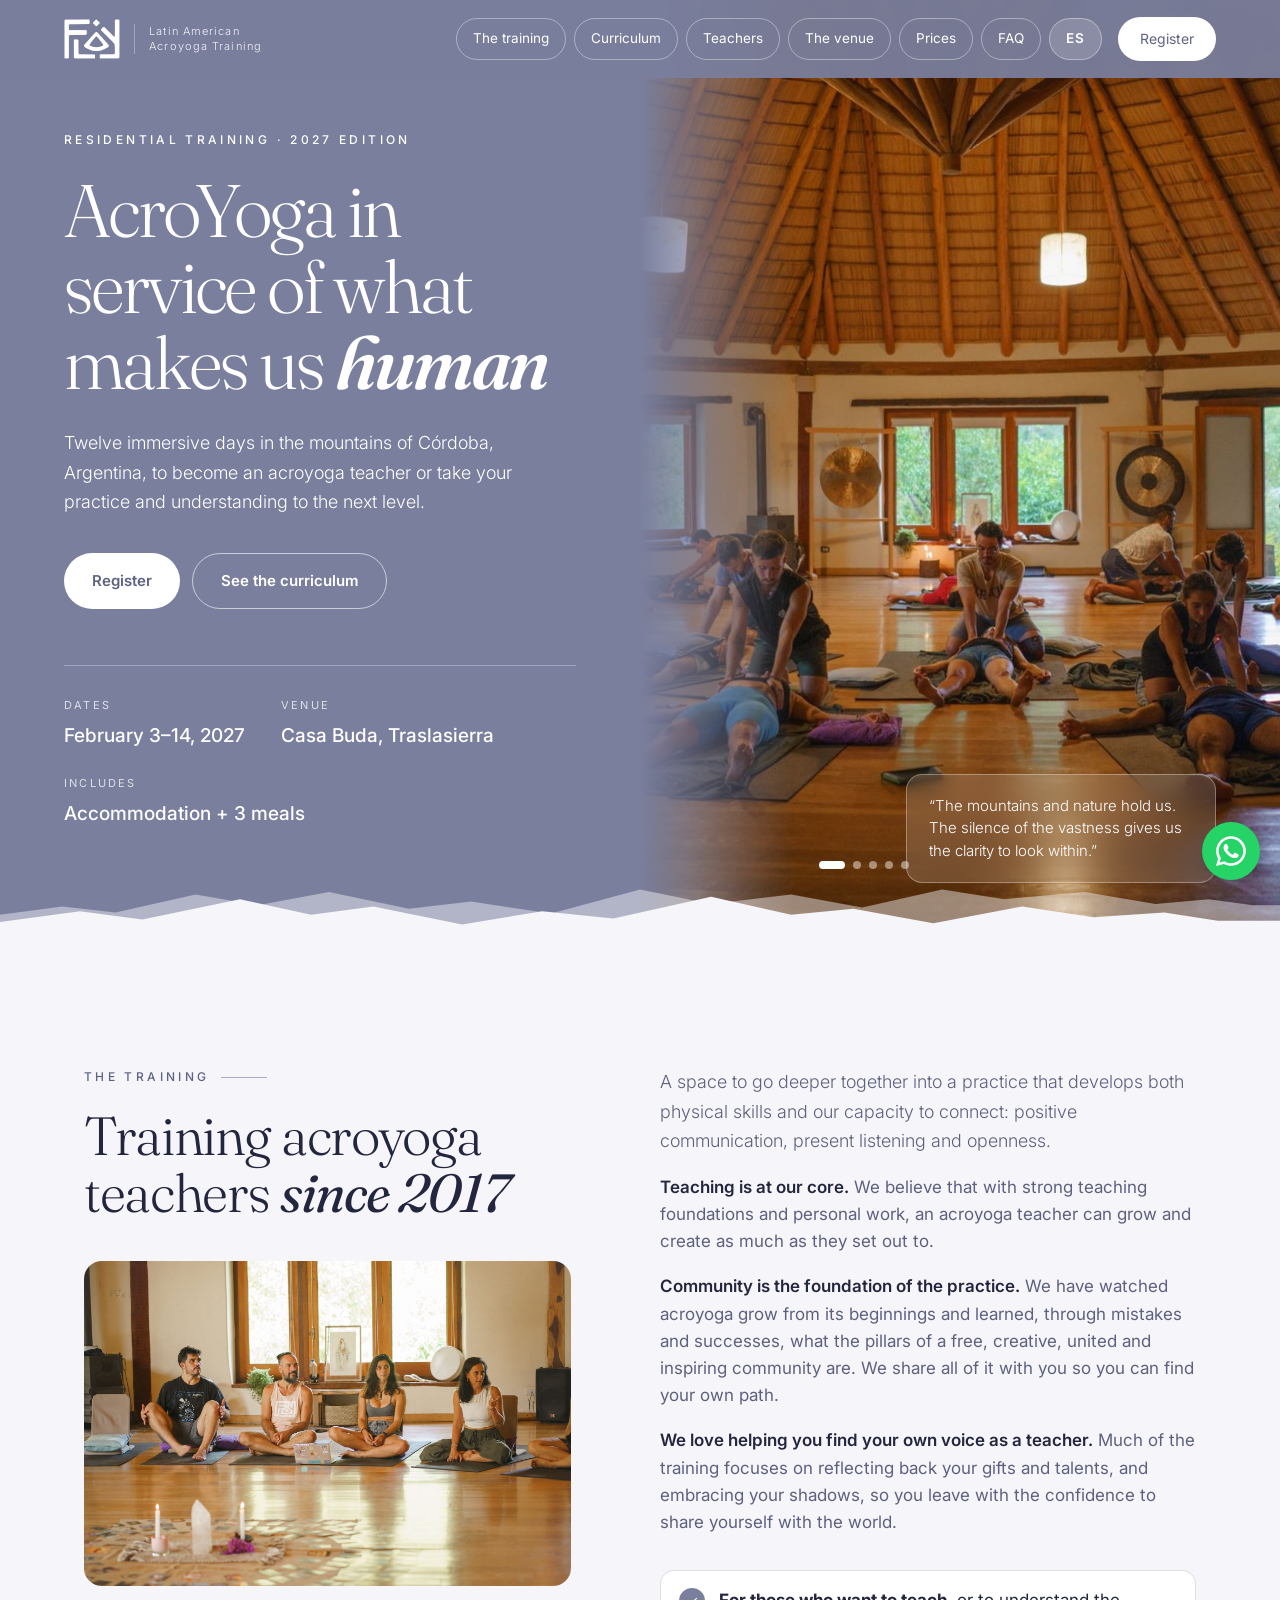
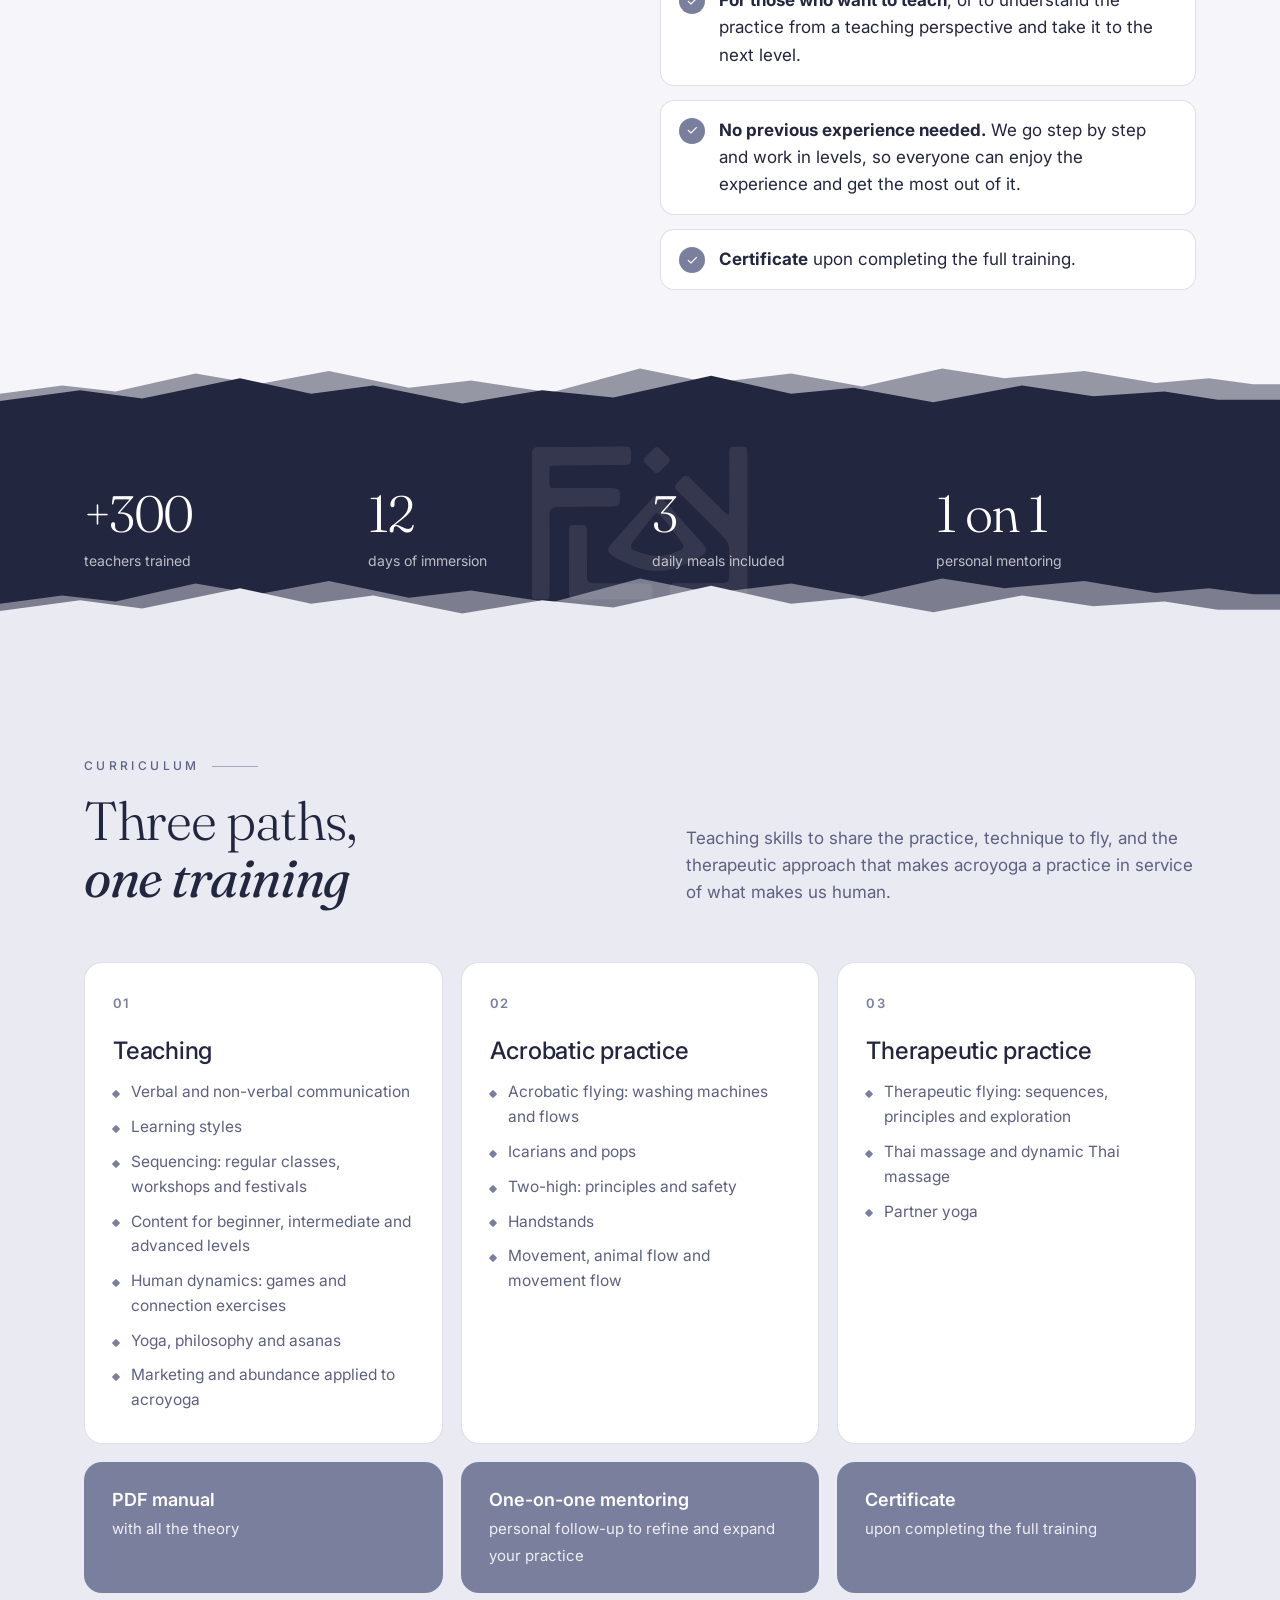
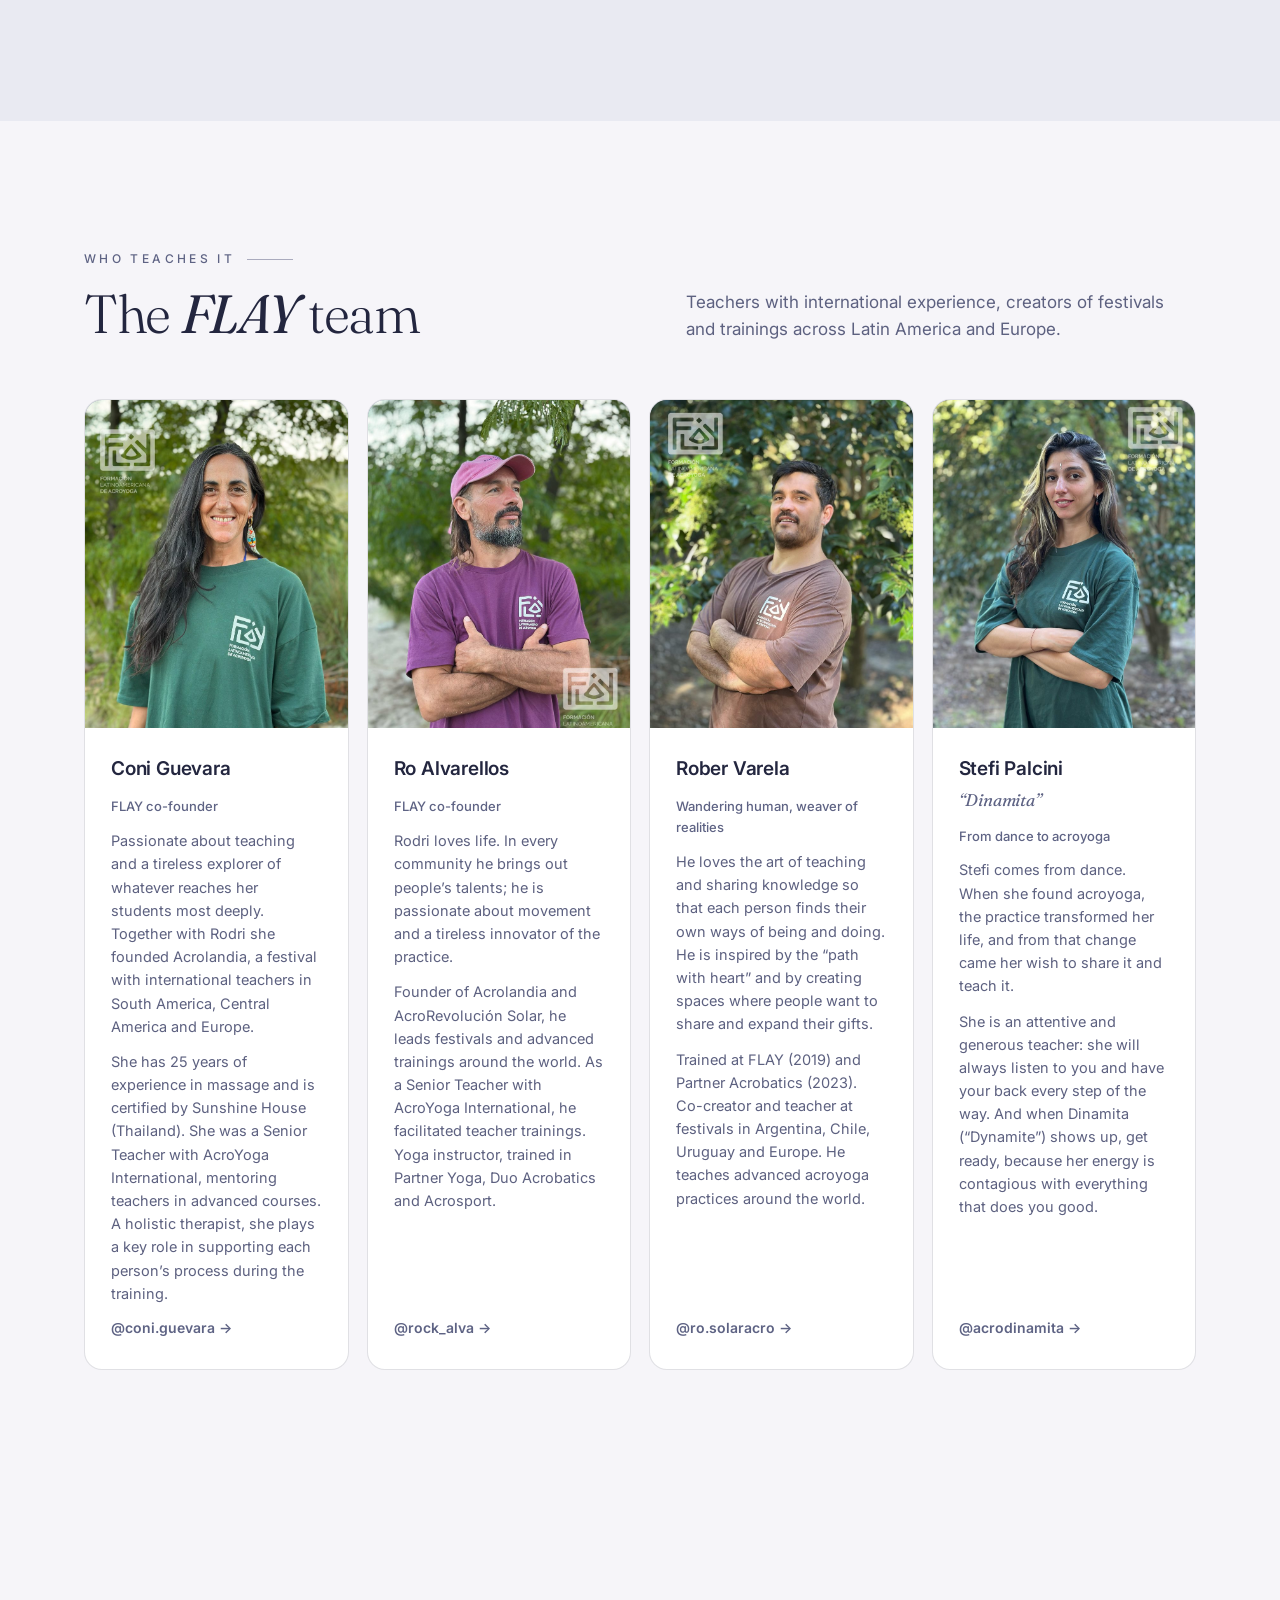
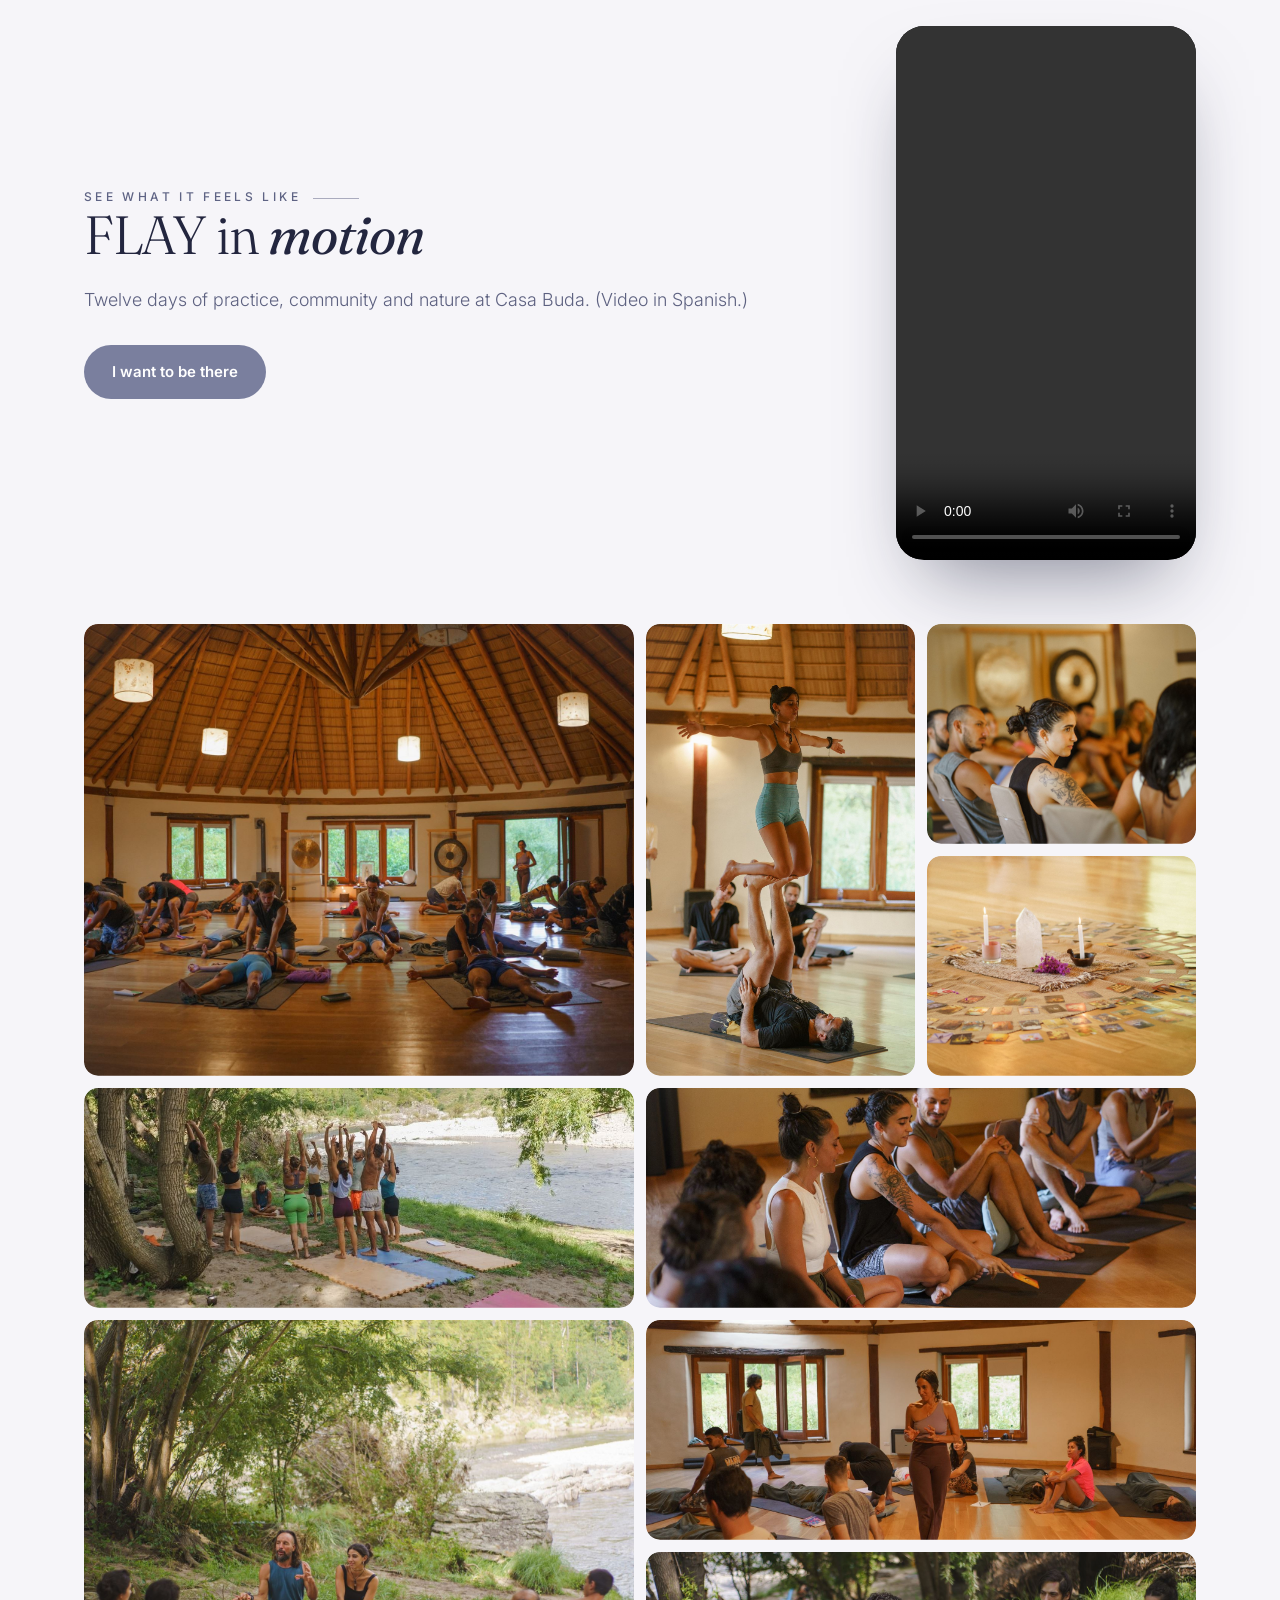
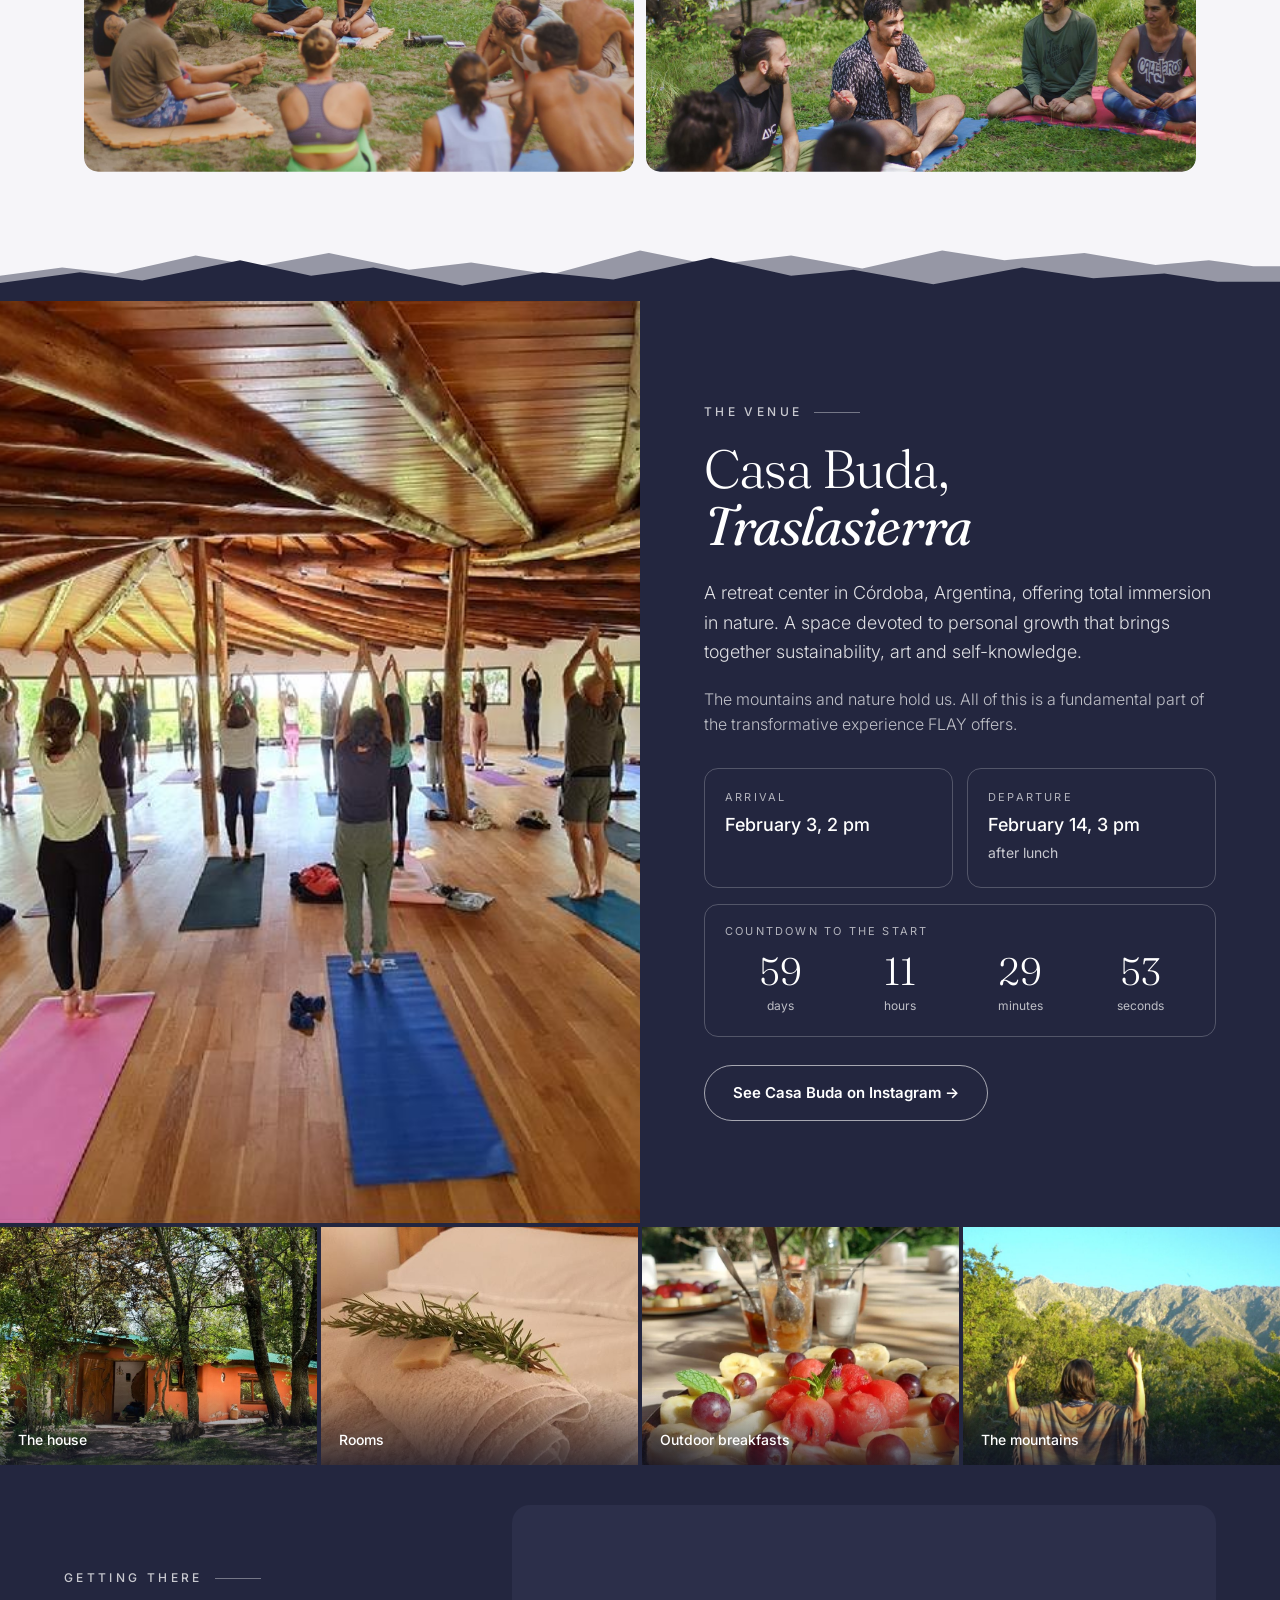
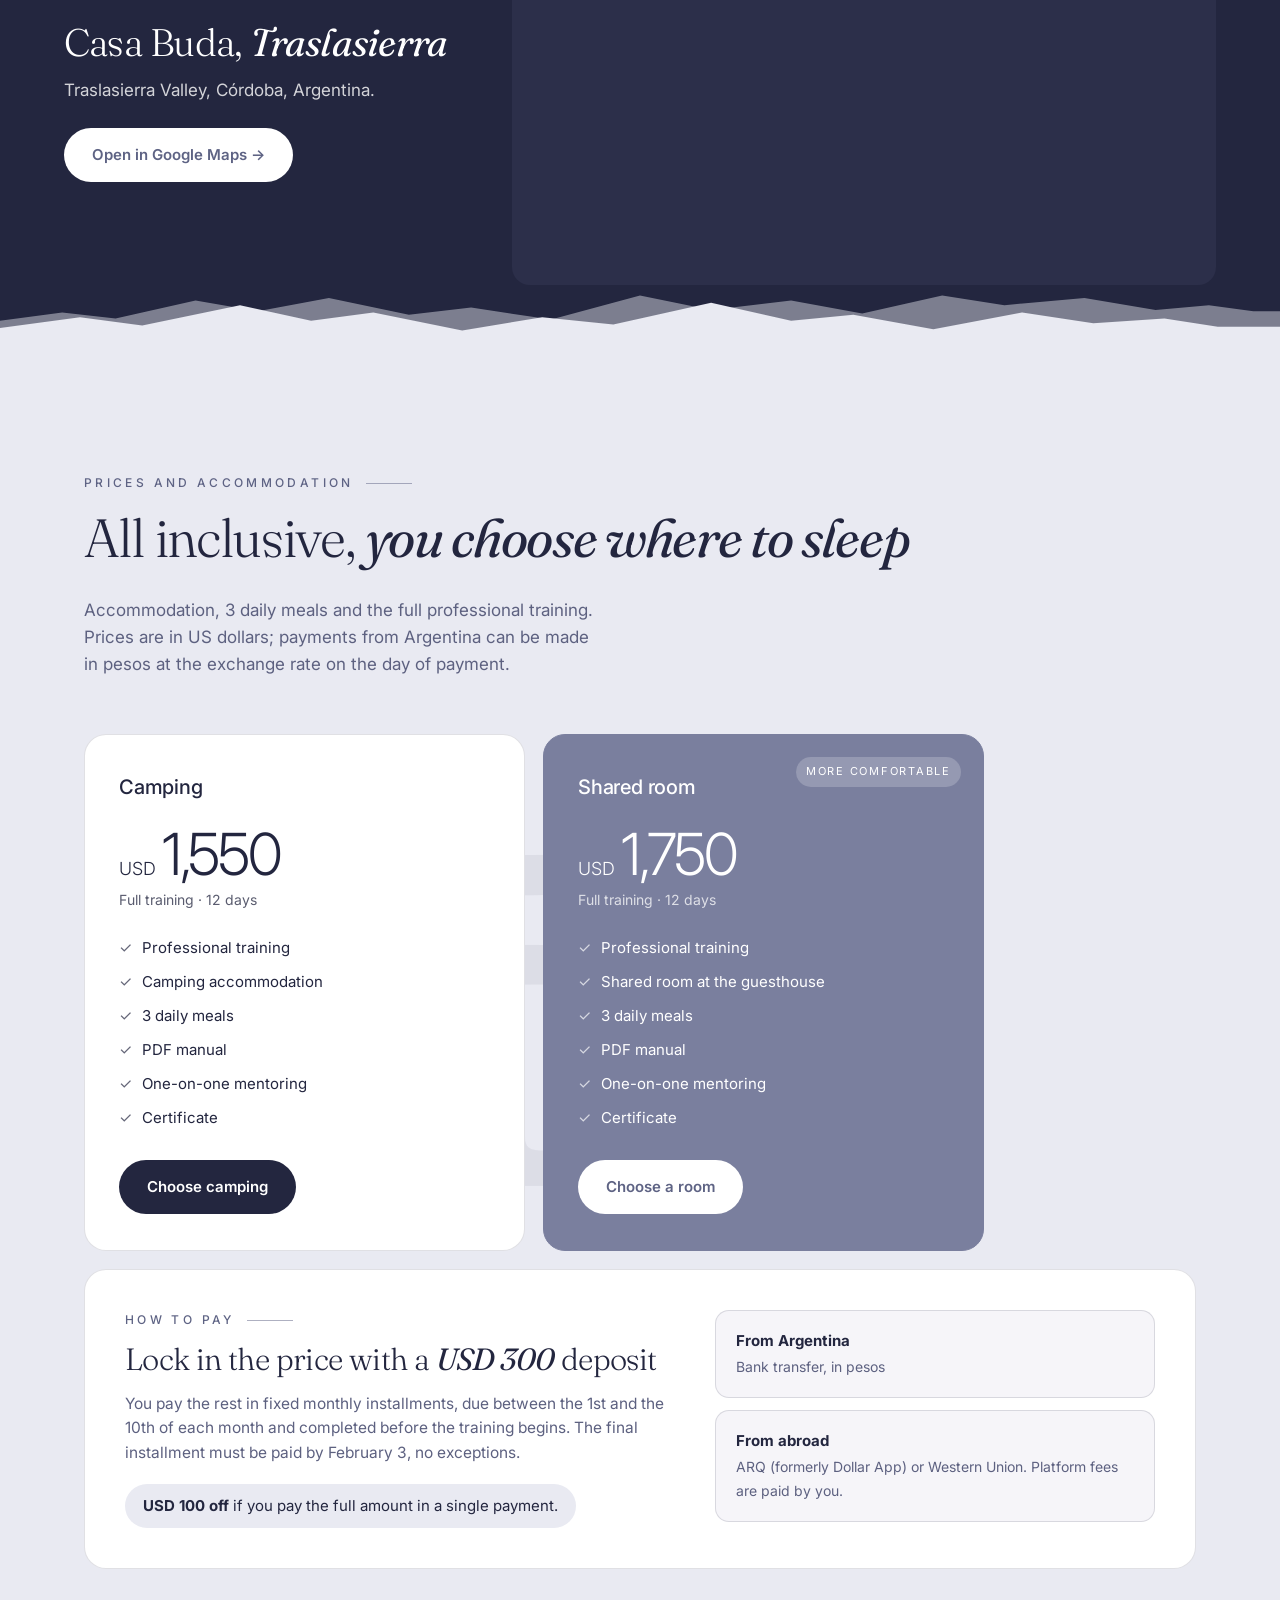
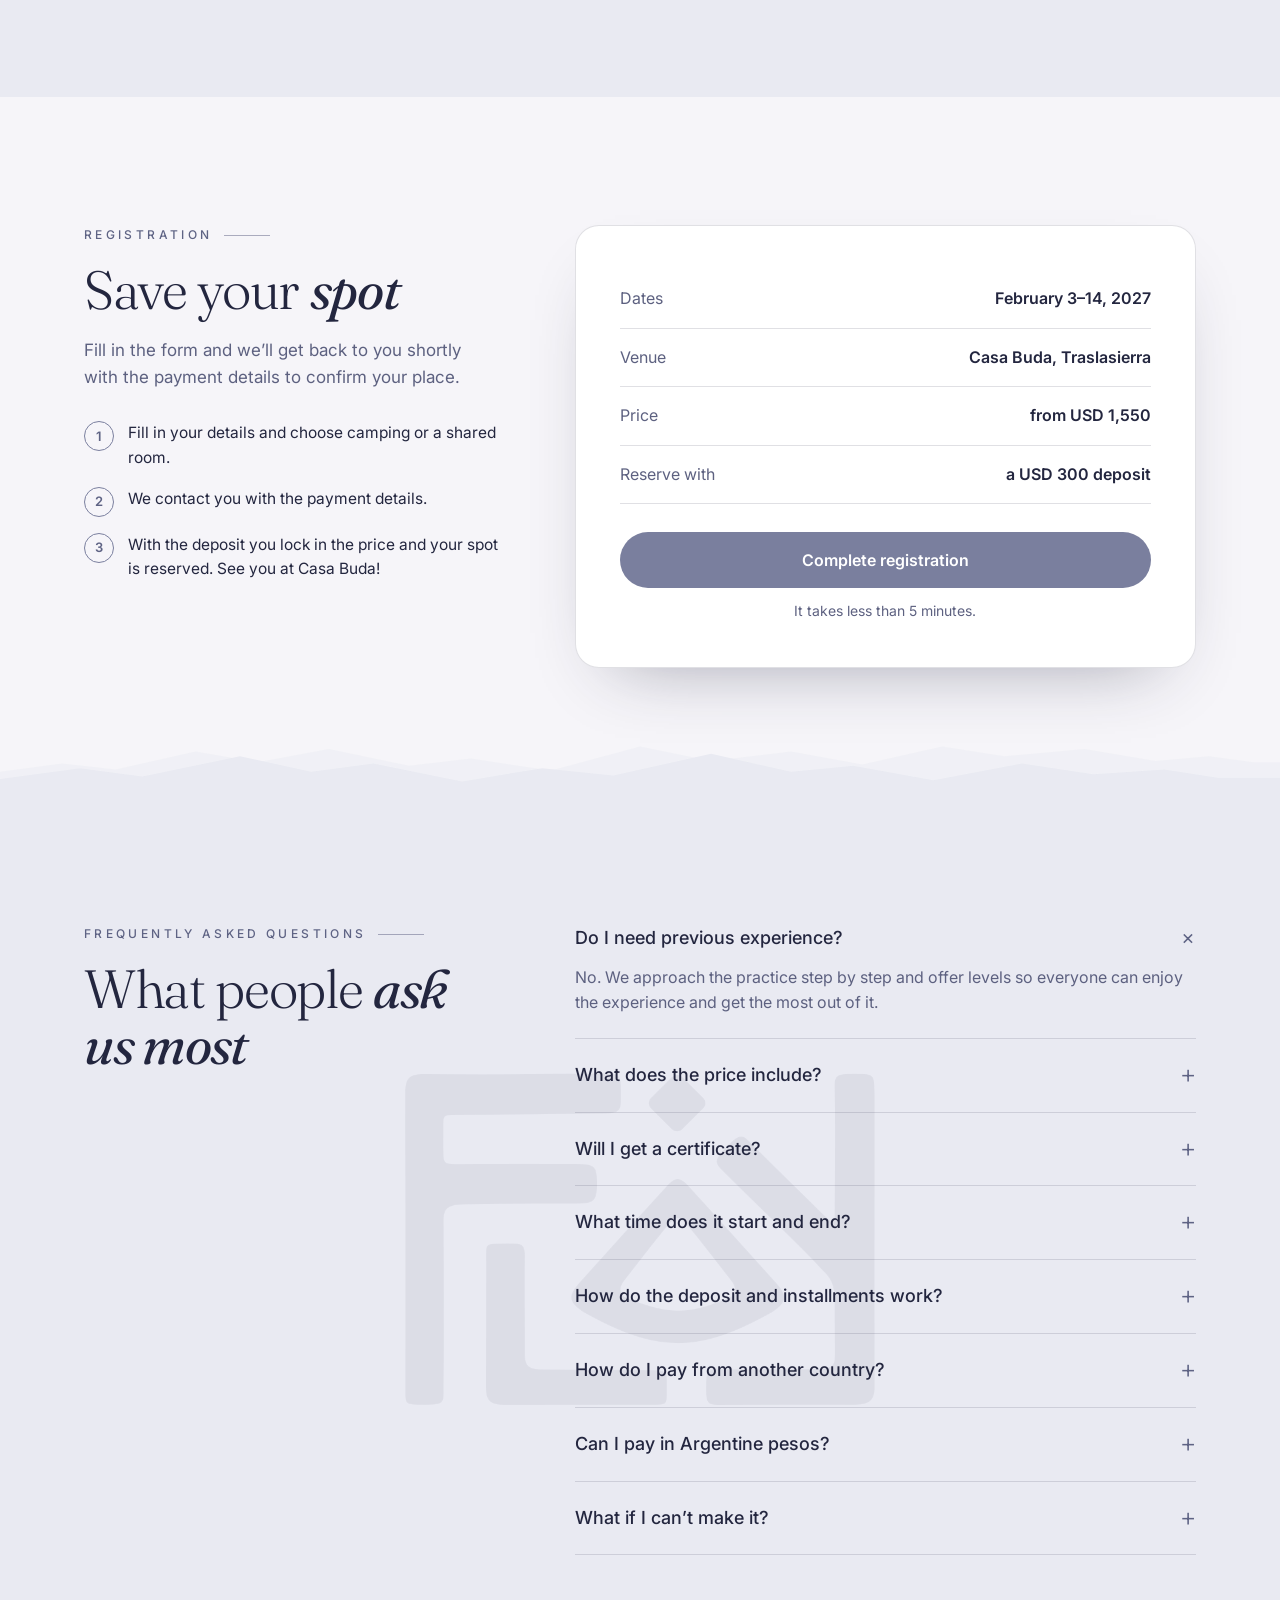
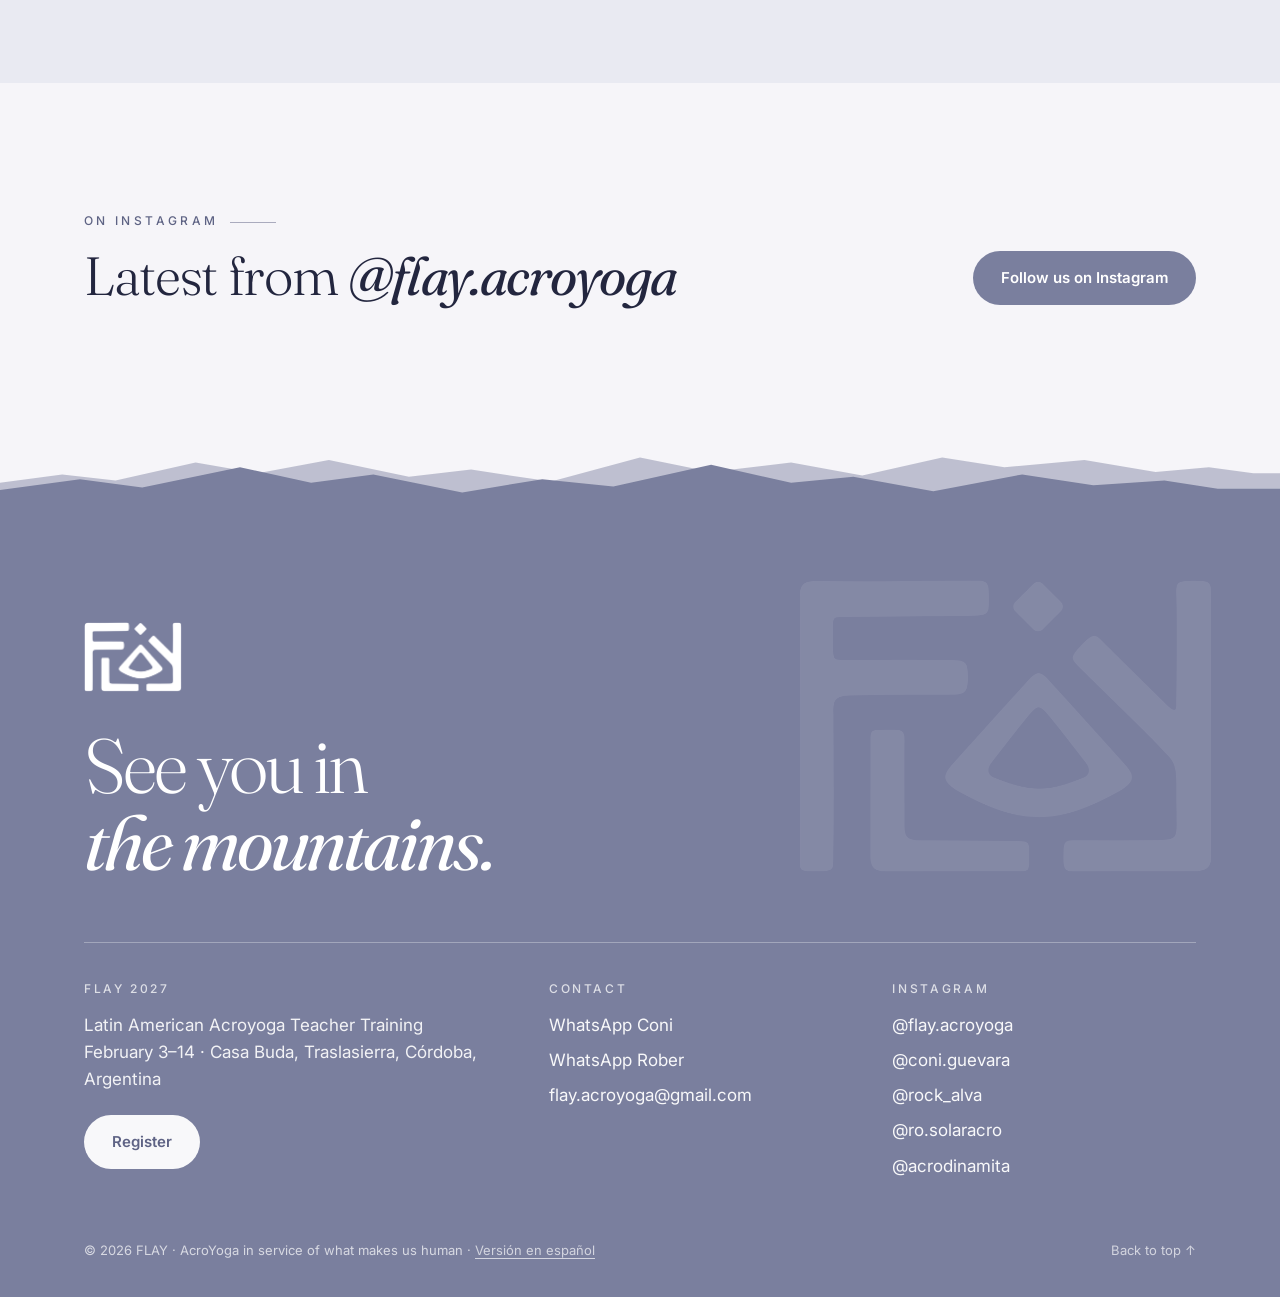
==== en/index.html @ 5b18c8cd "Versión en inglés (/en/) con formulario de inscripción y selector ES/EN Co-Authored-By: Claude Opus " ====
<!doctype html>
<html lang="en">
<head>
<meta charset="utf-8">
<meta name="viewport" content="width=device-width, initial-scale=1">
<title>FLAY · Latin American Acroyoga Teacher Training</title>
<meta name="description" content="FLAY 2027: residential acroyoga teacher training, February 3–14 at Casa Buda, Traslasierra (Córdoba, Argentina). Accommodation, 3 daily meals and professional training.">
<meta property="og:title" content="FLAY · Latin American Acroyoga Teacher Training 2027">
<meta property="og:description" content="Residential training · February 3–14, 2027 · Casa Buda, Traslasierra, Córdoba, Argentina">
<meta property="og:image" content="https://flayacroyoga.com/img/equipo.jpg">
<meta name="theme-color" content="#7A7F9E">
<link rel="canonical" href="https://flayacroyoga.com/en/">
<link rel="alternate" hreflang="es" href="https://flayacroyoga.com/">
<link rel="alternate" hreflang="en" href="https://flayacroyoga.com/en/">
<meta property="og:url" content="https://flayacroyoga.com/en/">
<meta property="og:type" content="website">
<meta property="og:locale" content="en_US">
<link rel="icon" href="../img/logo.png">
<link rel="preconnect" href="https://fonts.googleapis.com">
<link rel="preconnect" href="https://fonts.gstatic.com" crossorigin>
<link href="https://fonts.googleapis.com/css2?family=Fraunces:ital,opsz,wght@0,9..144,300;0,9..144,400;1,9..144,300;1,9..144,400&family=Inter:wght@200;300;400;500;600&display=swap" rel="stylesheet">
<link rel="stylesheet" href="../styles.css?v=29">
</head>
<body>

<!-- ===== INTRO WITH LOGO ===== -->
<div class="splash" id="splash" aria-hidden="true">
  <div class="splash-logo"><img src="../img/logo.png" alt=""></div>
  <div class="splash-txt">Latin American Acroyoga Teacher Training</div>
</div>
<script>
  try {
    if (sessionStorage.getItem("flay-intro") || matchMedia("(prefers-reduced-motion: reduce)").matches) document.getElementById("splash").classList.add("skip");
    else { sessionStorage.setItem("flay-intro", "1"); document.documentElement.classList.add("splashing"); }
  } catch (e) { document.getElementById("splash").classList.add("skip"); }
</script>

<svg width="0" height="0" style="position:absolute" aria-hidden="true">
  <symbol id="sierra" viewBox="0 0 1440 100" preserveAspectRatio="none">
    <path opacity=".45" d="M0 100V58l70-14 60 10 90-30 70 18 80-22 90 28 70-12 90 20 100-40 80 24 90-16 80 22 90-30 70 16 90-12 80 20 60-8 50 10H1440V100z"/>
    <path d="M0 100V70l90-18 70 14 110-34 80 26 70-14 100 30 90-22 80 12 110-36 90 30 70-10 90 24 100-28 80 18 80-8 60 14H1440V100z"/>
  </symbol>
</svg>

<!-- ===== NAV ===== -->
<header class="nav" id="nav">
  <div class="wrap">
    <a class="brand" href="#top"><img src="../img/logo.png" alt="FLAY"><span>Latin American<br>Acroyoga Training</span></a>
    <button class="burger" id="burger" aria-label="Open menu"><span></span><span></span><span></span></button>
    <ul class="menu" id="menu">
      <li><a href="#formacion">The training</a></li>
      <li><a href="#contenido">Curriculum</a></li>
      <li><a href="#profes">Teachers</a></li>
      <li><a href="#lugar">The venue</a></li>
      <li><a href="#valores">Prices</a></li>
      <li><a href="#preguntas">FAQ</a></li>
      <li><a class="lang" href="../" hreflang="es" lang="es" title="Ver en español">ES</a></li>
      <li><a class="btn btn-white" href="#inscripcion">Register</a></li>
    </ul>
  </div>
</header>

<!-- ===== HERO ===== -->
<section class="hero" id="top">
  <div class="txt">
    <div class="kicker">Residential training · 2027 edition</div>
    <h1>AcroYoga in service of what makes us <b>human</b></h1>
    <p class="lead">Twelve immersive days in the mountains of Córdoba, Argentina, to become an acroyoga teacher or take your practice and understanding to the next level.</p>
    <div class="ctas">
      <a class="btn btn-white" href="#inscripcion">Register</a>
      <a class="btn btn-ghost" href="#contenido">See the curriculum</a>
    </div>
    <div class="facts">
      <div><small>Dates</small><b>February 3–14, 2027</b></div>
      <div><small>Venue</small><b>Casa Buda, Traslasierra</b></div>
      <div><small>Includes</small><b>Accommodation + 3 meals</b></div>
    </div>
  </div>
  <div class="pic slides" id="slides">
    <img class="on" src="../img/nuevas/flay-2534.jpg" alt="Class in the round hall at Casa Buda">
    <img data-src="../img/sierras.jpg" alt="Couple doing acroyoga in the Córdoba mountains">
    <img data-src="../img/nuevas/flay-2805.jpg" alt="Acroyoga practice in the gardens of Casa Buda" style="object-position:50% 40%">
    <img data-src="../img/nuevas/flay-2806.jpg" alt="Circle by the river">
    <img data-src="../img/nuevas/flay-2494.jpg" alt="Acroyoga flight in the hall" style="object-position:50% 30%">
    <div class="glass">“The mountains and nature hold us. The silence of the vastness gives us the clarity to look within.”</div>
  </div>
</section>

<!-- ===== INTRO ===== -->
<section class="intro" id="formacion">
  <svg class="sierra" style="color:var(--paper)" viewBox="0 0 1440 100" preserveAspectRatio="none" aria-hidden="true"><use href="#sierra"/></svg>
  <div class="wrap grid">
    <div class="rv">
      <div class="kicker">The training</div>
      <h2>Training acroyoga teachers <b>since 2017</b></h2>
      <img class="team" src="../img/nuevas/flay-2307.jpg" alt="The FLAY teachers sitting at the front of the circle at Casa Buda" loading="lazy" style="aspect-ratio:3/2;object-position:50% 40%">
    </div>
    <div class="rv">
      <div class="body">
        <p class="lead">A space to go deeper together into a practice that develops both physical skills and our capacity to connect: positive communication, present listening and openness.</p>
        <p><b>Teaching is at our core.</b> We believe that with strong teaching foundations and personal work, an acroyoga teacher can grow and create as much as they set out to.</p>
        <p><b>Community is the foundation of the practice.</b> We have watched acroyoga grow from its beginnings and learned, through mistakes and successes, what the pillars of a free, creative, united and inspiring community are. We share all of it with you so you can find your own path.</p>
        <p><b>We love helping you find your own voice as a teacher.</b> Much of the training focuses on reflecting back your gifts and talents, and embracing your shadows, so you leave with the confidence to share yourself with the world.</p>
      </div>
      <ul class="checks">
        <li><i>✓</i><div><b>For those who want to teach</b>, or to understand the practice from a teaching perspective and take it to the next level.</div></li>
        <li><i>✓</i><div><b>No previous experience needed.</b> We go step by step and work in levels, so everyone can enjoy the experience and get the most out of it.</div></li>
        <li><i>✓</i><div><b>Certificate</b> upon completing the full training.</div></li>
      </ul>
    </div>
  </div>
</section>

<!-- ===== STATS ===== -->
<div class="stats motif">
  <svg class="sierra" style="color:var(--ink)" viewBox="0 0 1440 100" preserveAspectRatio="none" aria-hidden="true"><use href="#sierra"/></svg>
  <div class="wrap row">
    <div class="rv"><b data-count="300" data-prefix="+">+300</b><span>teachers trained</span></div>
    <div class="rv"><b data-count="12">12</b><span>days of immersion</span></div>
    <div class="rv"><b data-count="3">3</b><span>daily meals included</span></div>
    <div class="rv"><b>1 on 1</b><span>personal mentoring</span></div>
  </div>
</div>

<!-- ===== CURRICULUM ===== -->
<section class="vivir" id="contenido">
  <svg class="sierra" style="color:var(--lav-soft)" viewBox="0 0 1440 100" preserveAspectRatio="none" aria-hidden="true"><use href="#sierra"/></svg>
  <div class="wrap">
    <div class="head rv">
      <div><div class="kicker">Curriculum</div><h2>Three paths,<br><b>one training</b></h2></div>
      <p>Teaching skills to share the practice, technique to fly, and the therapeutic approach that makes acroyoga a practice in service of what makes us human.</p>
    </div>
    <div class="cards pillars">
      <div class="card rv">
        <div class="n">01</div><h3>Teaching</h3>
        <ul>
          <li>Verbal and non-verbal communication</li>
          <li>Learning styles</li>
          <li>Sequencing: regular classes, workshops and festivals</li>
          <li>Content for beginner, intermediate and advanced levels</li>
          <li>Human dynamics: games and connection exercises</li>
          <li>Yoga, philosophy and asanas</li>
          <li>Marketing and abundance applied to acroyoga</li>
        </ul>
      </div>
      <div class="card rv">
        <div class="n">02</div><h3>Acrobatic practice</h3>
        <ul>
          <li>Acrobatic flying: washing machines and flows</li>
          <li>Icarians and pops</li>
          <li>Two-high: principles and safety</li>
          <li>Handstands</li>
          <li>Movement, animal flow and movement flow</li>
        </ul>
      </div>
      <div class="card rv">
        <div class="n">03</div><h3>Therapeutic practice</h3>
        <ul>
          <li>Therapeutic flying: sequences, principles and exploration</li>
          <li>Thai massage and dynamic Thai massage</li>
          <li>Partner yoga</li>
        </ul>
      </div>
    </div>
    <div class="includes rv">
      <div><b>PDF manual</b><span>with all the theory</span></div>
      <div><b>One-on-one mentoring</b><span>personal follow-up to refine and expand your practice</span></div>
      <div><b>Certificate</b><span>upon completing the full training</span></div>
    </div>
  </div>
</section>

<!-- ===== TEACHERS ===== -->
<section class="profes" id="profes">
  <div class="wrap">
    <div class="head rv">
      <div><div class="kicker">Who teaches it</div><h2>The <b>FLAY</b> team</h2></div>
      <p>Teachers with international experience, creators of festivals and trainings across Latin America and Europe.</p>
    </div>
    <div class="cards profes-grid">
      <article class="profe rv">
        <img class="ph" src="../img/profes/coni.jpg" alt="Coni Guevara" loading="lazy">
        <div class="bd">
          <h3>Coni Guevara</h3>
          <div class="role">FLAY co-founder</div>
          <p>Passionate about teaching and a tireless explorer of whatever reaches her students most deeply. Together with Rodri she founded Acrolandia, a festival with international teachers in South America, Central America and Europe.</p>
          <p>She has 25 years of experience in massage and is certified by Sunshine House (Thailand). She was a Senior Teacher with AcroYoga International, mentoring teachers in advanced courses. A holistic therapist, she plays a key role in supporting each person’s process during the training.</p>
          <a class="ig" href="https://www.instagram.com/coni.guevara/" target="_blank" rel="noopener">@coni.guevara →</a>
        </div>
      </article>
      <article class="profe rv">
        <img class="ph" src="../img/profes/ro.jpg" alt="Ro Alvarellos" loading="lazy">
        <div class="bd">
          <h3>Ro Alvarellos</h3>
          <div class="role">FLAY co-founder</div>
          <p>Rodri loves life. In every community he brings out people’s talents; he is passionate about movement and a tireless innovator of the practice.</p>
          <p>Founder of Acrolandia and AcroRevolución Solar, he leads festivals and advanced trainings around the world. As a Senior Teacher with AcroYoga International, he facilitated teacher trainings. Yoga instructor, trained in Partner Yoga, Duo Acrobatics and Acrosport.</p>
          <a class="ig" href="https://www.instagram.com/rock_alva/" target="_blank" rel="noopener">@rock_alva →</a>
        </div>
      </article>
      <article class="profe rv">
        <img class="ph" src="../img/profes/robert.jpg" alt="Rober Varela" loading="lazy">
        <div class="bd">
          <h3>Rober Varela</h3>
          <div class="role">Wandering human, weaver of realities</div>
          <p>He loves the art of teaching and sharing knowledge so that each person finds their own ways of being and doing. He is inspired by the “path with heart” and by creating spaces where people want to share and expand their gifts.</p>
          <p>Trained at FLAY (2019) and Partner Acrobatics (2023). Co-creator and teacher at festivals in Argentina, Chile, Uruguay and Europe. He teaches advanced acroyoga practices around the world.</p>
          <a class="ig" href="https://www.instagram.com/ro.solaracro/" target="_blank" rel="noopener">@ro.solaracro →</a>
        </div>
      </article>
      <article class="profe rv">
        <img class="ph" src="../img/profes/stefi.jpg" alt="Stefi Palcini" loading="lazy">
        <div class="bd">
          <h3>Stefi Palcini <span class="apodo">“Dinamita”</span></h3>
          <div class="role">From dance to acroyoga</div>
          <p>Stefi comes from dance. When she found acroyoga, the practice transformed her life, and from that change came her wish to share it and teach it.</p>
          <p>She is an attentive and generous teacher: she will always listen to you and have your back every step of the way. And when Dinamita (“Dynamite”) shows up, get ready, because her energy is contagious with everything that does you good.</p>
          <a class="ig" href="https://www.instagram.com/acrodinamita/" target="_blank" rel="noopener">@acrodinamita →</a>
        </div>
      </article>
    </div>
  </div>
</section>

<!-- ===== VIDEO ===== -->
<section class="video">
  <div class="wrap vgrid">
    <div class="rv">
      <div class="kicker" style="color:var(--lav-deep)">See what it feels like</div>
      <h2>FLAY in <b>motion</b></h2>
      <p class="lead" style="color:var(--muted);margin-top:22px">Twelve days of practice, community and nature at Casa Buda. (Video in Spanish.)</p>
      <a class="btn btn-lav" href="#inscripcion" style="margin-top:30px">I want to be there</a>
    </div>
    <div class="vbox rv">
      <video id="vid" src="../video/flay.mp4#t=0.5" preload="metadata" playsinline controls></video>
    </div>
  </div>
</section>

<!-- ===== GALLERY ===== -->
<section class="galeria">
  <div class="wrap">
    <div class="mosaic rv">
      <img class="w2 h2" src="../img/nuevas/flay-2534.jpg" alt="Class in the round hall at Casa Buda" loading="lazy">
      <img class="h2" src="../img/nuevas/flay-2494.jpg" alt="Acroyoga flight in the hall at Casa Buda" loading="lazy" style="object-position:50% 30%">
      <img src="../img/nuevas/flay-2347.jpg" alt="Participants listening in a circle" loading="lazy">
      <img src="../img/nuevas/flay-2359.jpg" alt="Altar with candles and cards in the middle of the circle" loading="lazy">
      <img class="w2" src="../img/rio.jpg" alt="Group practice by the river" loading="lazy" style="object-position:50% 25%">
      <img class="w2" src="../img/nuevas/flay-2395.jpg" alt="Circle of participants in the hall" loading="lazy">
      <img class="w2 h2" src="../img/nuevas/flay-2806.jpg" alt="Circle by the river" loading="lazy">
      <img class="w2" src="../img/nuevas/flay-2553.jpg" alt="Class in the hall at Casa Buda" loading="lazy">
      <img class="w2" src="../img/nuevas/flay-2708.jpg" alt="Outdoor sharing circle" loading="lazy">
    </div>
  </div>
</section>

<!-- ===== VENUE ===== -->
<section class="lugar" id="lugar">
  <svg class="sierra" style="color:var(--ink)" viewBox="0 0 1440 100" preserveAspectRatio="none" aria-hidden="true"><use href="#sierra"/></svg>
  <div class="grid">
    <div class="pic"><img src="../img/buda/salon.jpg" alt="The practice hall at Casa Buda, with a wooden ceiling and large windows facing the hills" loading="lazy"></div>
    <div class="txt rv">
      <div class="kicker">The venue</div>
      <h2>Casa Buda, <b>Traslasierra</b></h2>
      <p class="lead">A retreat center in Córdoba, Argentina, offering total immersion in nature. A space devoted to personal growth that brings together sustainability, art and self-knowledge.</p>
      <p class="quiet">The mountains and nature hold us. All of this is a fundamental part of the transformative experience FLAY offers.</p>
      <div class="stay">
        <div><small>Arrival</small><b>February 3, 2 pm</b></div>
        <div><small>Departure</small><b>February 14, 3 pm</b><span>after lunch</span></div>
      </div>
      <div class="count" id="count" data-to="2027-02-03T14:00:00-03:00">
        <small>Countdown to the start</small>
        <div class="count-row">
          <div><b data-u="d">--</b><span>days</span></div>
          <div><b data-u="h">--</b><span>hours</span></div>
          <div><b data-u="m">--</b><span>minutes</span></div>
          <div><b data-u="s">--</b><span>seconds</span></div>
        </div>
      </div>
      <a class="btn btn-ghost" href="https://www.instagram.com/casabuda_traslasierra/" target="_blank" rel="noopener" style="margin-top:28px;align-self:flex-start">See Casa Buda on Instagram →</a>
    </div>
  </div>
  <div class="buda">
    <figure class="rv"><img src="../img/buda/casa.jpg" alt="The house at Casa Buda among the trees" loading="lazy"><figcaption>The house</figcaption></figure>
    <figure class="rv"><img src="../img/buda/habitacion.jpg" alt="A room at the guesthouse" loading="lazy"><figcaption>Rooms</figcaption></figure>
    <figure class="rv"><img src="../img/buda/frutas.jpg" alt="Outdoor breakfast with fruit" loading="lazy"><figcaption>Outdoor breakfasts</figcaption></figure>
    <figure class="rv"><img src="../img/buda/sierras.jpg" alt="View of the Traslasierra mountains from Casa Buda" loading="lazy"><figcaption>The mountains</figcaption></figure>
  </div>
  <div class="mapa">
    <div class="mapa-txt rv">
      <div class="kicker">Getting there</div>
      <h3>Casa Buda, <b>Traslasierra</b></h3>
      <p>Traslasierra Valley, Córdoba, Argentina.</p>
      <a class="btn btn-white" href="https://www.google.com/maps/search/?api=1&query=Casa+Buda+Traslasierra" target="_blank" rel="noopener">Open in Google Maps →</a>
    </div>
    <div class="mapa-frame rv" id="mapaFrame" data-src="https://www.google.com/maps?q=Casa+Buda+Traslasierra&z=11&output=embed&hl=en"></div>
  </div>
</section>

<!-- ===== PRICES ===== -->
<section class="valores motif" id="valores">
  <svg class="sierra" style="color:var(--lav-soft)" viewBox="0 0 1440 100" preserveAspectRatio="none" aria-hidden="true"><use href="#sierra"/></svg>
  <div class="wrap">
    <div class="head rv">
      <div><div class="kicker">Prices and accommodation</div><h2>All inclusive, <b>you choose where to sleep</b></h2></div>
      <p>Accommodation, 3 daily meals and the full professional training. Prices are in US dollars; payments from Argentina can be made in pesos at the exchange rate on the day of payment.</p>
    </div>
    <div class="prices">
      <div class="price rv">
        <h3>Camping</h3>
        <div class="amt"><small>USD</small>1,550</div>
        <div class="muted">Full training · 12 days</div>
        <ul><li>Professional training</li><li>Camping accommodation</li><li>3 daily meals</li><li>PDF manual</li><li>One-on-one mentoring</li><li>Certificate</li></ul>
        <a class="btn btn-ink" href="#inscripcion" data-plan="camping">Choose camping</a>
      </div>
      <div class="price feat rv">
        <span class="tag">More comfortable</span>
        <h3>Shared room</h3>
        <div class="amt"><small>USD</small>1,750</div>
        <div class="muted">Full training · 12 days</div>
        <ul><li>Professional training</li><li>Shared room at the guesthouse</li><li>3 daily meals</li><li>PDF manual</li><li>One-on-one mentoring</li><li>Certificate</li></ul>
        <a class="btn btn-white" href="#inscripcion" data-plan="posada">Choose a room</a>
      </div>
    </div>

    <div class="plan rv">
      <div class="plan-main">
        <div class="kicker" style="color:var(--lav-deep)">How to pay</div>
        <h3>Lock in the price with a <b>USD 300</b> deposit</h3>
        <p>You pay the rest in fixed monthly installments, due between the 1st and the 10th of each month and completed before the training begins. The final installment must be paid by February 3, no exceptions.</p>
        <div class="disc"><b>USD 100 off</b> if you pay the full amount in a single payment.</div>
      </div>
      <div class="pay">
        <div><b>From Argentina</b><span>Bank transfer, in pesos</span></div>
        <div><b>From abroad</b><span>ARQ (formerly Dollar App) or Western Union. Platform fees are paid by you.</span></div>
      </div>
    </div>
  </div>
</section>

<!-- ===== REGISTRATION ===== -->
<section class="inscripcion" id="inscripcion">
  <div class="wrap grid">
    <div class="side rv">
      <div class="kicker">Registration</div>
      <h2>Save your <b>spot</b></h2>
      <p>Fill in the form and we’ll get back to you shortly with the payment details to confirm your place.</p>
      <ol class="steps">
        <li>Fill in your details and choose camping or a shared room.</li>
        <li>We contact you with the payment details.</li>
        <li>With the deposit you lock in the price and your spot is reserved. See you at Casa Buda!</li>
      </ol>
    </div>

    <div class="cta-card rv">
      <div class="cta-row"><span>Dates</span><b>February 3–14, 2027</b></div>
      <div class="cta-row"><span>Venue</span><b>Casa Buda, Traslasierra</b></div>
      <div class="cta-row"><span>Price</span><b>from USD 1,550</b></div>
      <div class="cta-row"><span>Reserve with</span><b>a USD 300 deposit</b></div>
      <button class="btn btn-lav submit" type="button" data-open>Complete registration</button>
      <p class="cta-note">It takes less than 5 minutes.</p>
    </div>
  </div>
</section>

<!-- ===== REGISTRATION FORM ===== -->
<div class="modal" id="modal" aria-hidden="true">
  <div class="modal-bg" data-close></div>
  <div class="modal-panel" role="dialog" aria-modal="true" aria-labelledby="mTitle">
    <button class="modal-x" type="button" data-close aria-label="Close">×</button>
    <div class="modal-head"><div class="kicker">Registration · FLAY 2027</div><h3 id="mTitle">Save your <b>spot</b></h3><p>Fill in your details and we’ll send you the payment information.</p></div>
      <form id="form" novalidate>
        <fieldset>
          <legend>Your details</legend>
          <div class="f2">
            <label class="fld"><span>Full name <em>*</em></span><input type="text" name="nombre" required autocomplete="name"></label>
            <label class="fld"><span>Email <em>*</em></span><input type="email" name="email" required autocomplete="email"></label>
            <label class="fld"><span>WhatsApp <em>*</em></span><input type="tel" name="whatsapp" required autocomplete="tel" placeholder="Include country code, e.g. +1 555 ..."></label>
            <label class="fld"><span>Instagram <em>*</em></span><input type="text" name="instagram" required placeholder="@username"></label>
            <label class="fld"><span>Country <em>*</em></span><input type="text" name="pais" required autocomplete="country-name"></label>
            <label class="fld"><span>ID or passport number <em>*</em></span><input type="text" name="documento" required></label>
          </div>
        </fieldset>

        <fieldset>
          <legend>Your practice</legend>
          <label class="fld"><span>Do you have previous acroyoga experience? Tell us about it <em>*</em></span><textarea name="experiencia" required></textarea></label>
          <label class="fld"><span>Do you have any injuries? Which ones?</span><textarea name="lesion" style="min-height:70px"></textarea></label>
          <label class="fld"><span>Emergency contact (name and phone)</span><input type="text" name="emergencia"></label>
          <div class="q">How did you hear about the training? <em>*</em></div>
          <div class="opts">
            <label class="opt"><input type="radio" name="enteraste" value="Redes Publicidad /  social media" required> Social media</label>
            <label class="opt"><input type="radio" name="enteraste" value="Un amigx/ on the recommendation of a friend"> Someone recommended it</label>
            <label class="opt"><input type="radio" name="enteraste" value="Otro/ other"> Other</label>
          </div>
        </fieldset>

        <fieldset>
          <legend>Your spot</legend>
          <div class="q">Accommodation <em>*</em></div>
          <div class="opts">
            <label class="opt"><input type="radio" name="opcion" value="1550 USD Camping" data-plan="camping" required> <span><b>Camping</b> · USD 1,550</span></label>
            <label class="opt"><input type="radio" name="opcion" value="1750 USD Habitacion compartida" data-plan="posada"> <span><b>Shared room</b> at the guesthouse · USD 1,750</span></label>
          </div>
          <div class="q">Where are you paying from?</div>
          <div class="opts">
            <label class="opt"><input type="radio" name="origen" value="Desde argentina  // from argentina"> From Argentina</label>
            <label class="opt"><input type="radio" name="origen" value="Desde el extranjero    // Rest from the world"> From abroad</label>
          </div>
          <div class="q">Payment method</div>
          <div class="opts">
            <label class="opt"><input type="radio" name="pago" value="transferencia bancaria (solo en argentina)"> Bank transfer (Argentina only)</label>
            <label class="opt"><input type="radio" name="pago" value="ARQ (ex dollar app) para pagos en cuotas desde el extranjero"> ARQ (formerly Dollar App), installments from abroad</label>
            <label class="opt"><input type="radio" name="pago" value="W. Union"> Western Union</label>
          </div>
        </fieldset>

        <fieldset>
          <legend>Meals</legend>
          <div class="q">Dietary restrictions <em>*</em></div>
          <div class="opts">
            <label class="opt"><input type="radio" name="dieta" value="Ninguna/ non" required> None</label>
            <label class="opt"><input type="radio" name="dieta" value="Dieta vegetariana/ veggie"> Vegetarian</label>
            <label class="opt"><input type="radio" name="dieta" value="Dieta vegana/ vegan"> Vegan</label>
            <label class="opt"><input type="radio" name="dieta" value="Dieta sin gluten (en la cocina se manipulan Harinas)/ gluten free"> Gluten-free (flour is handled in the kitchen)</label>
          </div>
          <label class="fld"><span>Any other allergies or intolerances? <em>*</em></span><input type="text" name="alergias" required placeholder="If none, write “none”"></label>
        </fieldset>

        <div class="legal">
          <b>Cancellation policy.</b> If you cancel your participation, payments are non-refundable. If you stop paying the installments, the amount already paid is not returned. The training cannot be exchanged for another one or transferred to another person.
        </div>
        <label class="opt" style="margin-bottom:20px"><input type="checkbox" name="acepto" required> <span>I am responsible for being physically and psychologically fit for this training, and I accept the cancellation policy.</span></label>

        <button class="btn btn-lav submit" type="submit" id="sendBtn">Send registration</button>
        <p class="err" id="err">Please check the highlighted fields: some required information is missing.</p>
      </form>

      <div class="form-msg" id="formOk">
        <div class="ok">✓</div>
        <h3>Welcome to FLAY!</h3>
        <p>We received your registration. We’ll contact you soon with the payment details to reserve your spot.</p>
        <button class="btn btn-ink" type="button" data-close style="margin-top:26px">Back to the website</button>
      </div>
  </div>
</div>

<!-- ===== FAQ ===== -->
<section class="faq motif" id="preguntas">
  <svg class="sierra" style="color:var(--lav-soft)" viewBox="0 0 1440 100" preserveAspectRatio="none" aria-hidden="true"><use href="#sierra"/></svg>
  <div class="wrap grid">
    <div class="rv"><div class="kicker">Frequently asked questions</div><h2>What people <b>ask us most</b></h2></div>
    <div class="rv">
      <details open><summary>Do I need previous experience?</summary><p>No. We approach the practice step by step and offer levels so everyone can enjoy the experience and get the most out of it.</p></details>
      <details><summary>What does the price include?</summary><p>Accommodation (camping or a shared room at the guesthouse), 3 daily meals and the full professional training, with the PDF manual, one-on-one mentoring and a certificate.</p></details>
      <details><summary>Will I get a certificate?</summary><p>Yes. The certificate is awarded once you complete the full training.</p></details>
      <details><summary>What time does it start and end?</summary><p>We begin on February 3 at 2 pm and say goodbye on February 14 at 3 pm, after lunch.</p></details>
      <details><summary>How do the deposit and installments work?</summary><p>A USD 300 deposit locks in the price. You pay the rest in fixed monthly installments, between the 1st and the 10th of each month, and the final one must be paid by February 3, no exceptions. If you pay everything at once, you get USD 100 off.</p></details>
      <details><summary>How do I pay from another country?</summary><p>Through ARQ (formerly Dollar App) or Western Union. Fees from the platform you choose are paid by you.</p></details>
      <details><summary>Can I pay in Argentine pesos?</summary><p>Yes. Prices are in US dollars, but you can pay the equivalent in pesos at the exchange rate on the day of payment.</p></details>
      <details><summary>What if I can’t make it?</summary><p>If you cancel your participation, payments are non-refundable. The training cannot be exchanged for another one or transferred to another person.</p></details>
    </div>
  </div>
</section>

<!-- ===== INSTAGRAM ===== -->
<section class="insta" id="instagram">
  <div class="wrap">
    <div class="head rv">
      <div><div class="kicker" style="color:var(--lav-deep)">On Instagram</div><h2>Latest from <b>@flay.acroyoga</b></h2></div>
      <a class="btn btn-lav" href="https://www.instagram.com/flay.acroyoga/" target="_blank" rel="noopener">Follow us on Instagram</a>
    </div>
    <div class="ig-grid" id="igGrid"></div>
    <div class="ig-empty" id="igEmpty">
      <p>More photos and videos on our Instagram</p>
      <div class="ig-links"><a class="btn btn-lav" href="https://www.instagram.com/flay.acroyoga/" target="_blank" rel="noopener">@flay.acroyoga</a></div>
    </div>
  </div>
</section>

<!-- ===== FOOTER ===== -->
<footer class="motif">
  <svg class="sierra" style="color:var(--lav)" viewBox="0 0 1440 100" preserveAspectRatio="none" aria-hidden="true"><use href="#sierra"/></svg>
  <div class="wrap">
    <img class="flogo" src="../img/logo.png" alt="FLAY">
    <div class="big">See you in<br><b>the mountains.</b></div>
    <div class="cols">
      <div>
        <h4>FLAY 2027</h4>
        <p style="opacity:.9">Latin American Acroyoga Teacher Training<br>February 3–14 · Casa Buda, Traslasierra, Córdoba, Argentina</p>
        <a class="btn btn-white" href="#inscripcion" style="margin-top:22px">Register</a>
      </div>
      <div>
        <h4>Contact</h4>
        <ul>
          <li><a href="https://wa.me/5491138948106" target="_blank" rel="noopener">WhatsApp Coni</a></li>
          <li><a href="https://wa.me/5491123357818" target="_blank" rel="noopener">WhatsApp Rober</a></li>
          <li><a href="mailto:flay.acroyoga@gmail.com">flay.acroyoga@gmail.com</a></li>
        </ul>
      </div>
      <div>
        <h4>Instagram</h4>
        <ul>
          <li><a href="https://www.instagram.com/flay.acroyoga/" target="_blank" rel="noopener">@flay.acroyoga</a></li>
          <li><a href="https://www.instagram.com/coni.guevara/" target="_blank" rel="noopener">@coni.guevara</a></li>
          <li><a href="https://www.instagram.com/rock_alva/" target="_blank" rel="noopener">@rock_alva</a></li>
          <li><a href="https://www.instagram.com/ro.solaracro/" target="_blank" rel="noopener">@ro.solaracro</a></li>
          <li><a href="https://www.instagram.com/acrodinamita/" target="_blank" rel="noopener">@acrodinamita</a></li>
        </ul>
      </div>
    </div>
    <div class="end"><span>© 2026 FLAY · AcroYoga in service of what makes us human · <a href="../" hreflang="es" lang="es">Versión en español</a></span><a href="#top">Back to top ↑</a></div>
  </div>
</footer>

<a class="wa" href="https://wa.me/5491138948106" target="_blank" rel="noopener" aria-label="Message us on WhatsApp">
  <svg viewBox="0 0 24 24"><path d="M17.5 14.4c-.3-.1-1.8-.9-2-1-.3-.1-.5-.1-.7.1-.2.3-.8 1-.9 1.2-.2.2-.3.2-.6.1-.3-.1-1.3-.5-2.4-1.5-.9-.8-1.5-1.8-1.7-2.1-.2-.3 0-.5.1-.6l.4-.5c.2-.2.2-.3.3-.5.1-.2 0-.4 0-.5l-.9-2.2c-.2-.6-.5-.5-.7-.5h-.6c-.2 0-.5.1-.8.4-.3.3-1 1-1 2.5s1.1 2.9 1.2 3.1c.1.2 2.1 3.2 5.1 4.5.7.3 1.3.5 1.7.6.7.2 1.4.2 1.900.1.6-.1 1.8-.7 2-1.4.2-.7.2-1.3.2-1.4-.1-.1-.3-.2-.6-.3M12 21.8c-1.8 0-3.5-.5-5-1.4l-.4-.2-3.7 1 1-3.6-.2-.4c-1-1.6-1.5-3.4-1.5-5.2 0-5.4 4.4-9.8 9.8-9.8 2.6 0 5.1 1 6.9 2.9 1.9 1.900 2.9 4.300 2.900 6.900 0 5.4-4.4 9.8-9.8 9.8m8.4-18.2C18.1 1.3 15.2.1 12 .1 5.5.1.1 5.4.1 12c0 2.1.5 4.1 1.6 5.9L0 24l6.3-1.6c1.7.9 3.7 1.4 5.700 1.400 6.600 0 11.900-5.300 11.900-11.900 0-3.200-1.200-6.200-3.500-8.300"/></svg>
</a>

<script src="../app.js?v=29"></script>
</body>
</html>
---- styles.css ----
/* FLAY · Formación Latinoamericana de Acroyoga */
:root{
  --lav:#7A7F9E;        /* lavanda principal (como el sitio actual) */
  --lav-deep:#5E6384;
  --lav-soft:#E9EAF2;
  --paper:#F6F5F9;
  --ink:#23263F;
  --muted:#5D6180;
  --line:rgba(35,38,63,.14);
  --white:#fff;
  --radius:18px;
  --pad:clamp(20px,5vw,72px);
}
*{box-sizing:border-box;margin:0;padding:0}
html,body{overflow-x:clip}
html{scroll-behavior:smooth;scroll-padding-top:80px}
body{font-family:Inter,system-ui,-apple-system,sans-serif;background:var(--paper);color:var(--ink);font-size:17px;line-height:1.6;-webkit-font-smoothing:antialiased}
img{display:block;max-width:100%}
a{color:inherit}
.wrap{max-width:1240px;margin:0 auto;padding:0 var(--pad)}
.kicker{font-size:12px;letter-spacing:.28em;text-transform:uppercase;font-weight:500}
h2{font-weight:300;font-size:clamp(34px,4.2vw,60px);line-height:1.05;letter-spacing:-.03em}
h2 b{font-weight:600}
h3{font-weight:600;font-size:19px;letter-spacing:-.01em}
.lead{font-weight:300;font-size:clamp(17px,1.4vw,20px);line-height:1.65}
section{padding:clamp(72px,10vw,140px) 0}

/* buttons */
.btn{display:inline-flex;align-items:center;gap:8px;padding:15px 28px;border-radius:999px;font-size:15px;font-weight:600;text-decoration:none;border:0;cursor:pointer;font-family:inherit;transition:transform .2s,background .2s,color .2s}
.btn:hover{transform:translateY(-2px)}
.btn-white{background:#fff;color:var(--lav-deep)}
.btn-ghost{background:transparent;color:#fff;border:1px solid rgba(255,255,255,.6)}
.btn-ink{background:var(--ink);color:#fff}
.btn-lav{background:var(--lav);color:#fff}

/* ===== NAV ===== */
.nav{position:fixed;inset:0 0 auto 0;z-index:100;transition:background .3s,box-shadow .3s;background:rgba(122,127,158,.94);backdrop-filter:blur(12px);-webkit-backdrop-filter:blur(12px)}
.nav .wrap{display:flex;align-items:center;justify-content:space-between;height:78px;max-width:none}
.nav.solid{background:rgba(122,127,158,.94);backdrop-filter:blur(12px);box-shadow:0 1px 0 rgba(255,255,255,.12)}
.brand{color:#fff;text-decoration:none;display:flex;align-items:center;gap:14px}
.brand img{height:40px;width:auto}
.brand span{font-weight:300;font-size:11px;letter-spacing:.1em;line-height:1.35;opacity:.9;border-left:1px solid rgba(255,255,255,.35);padding-left:14px}
.menu{display:flex;gap:30px;list-style:none;align-items:center}
.menu a{color:#fff;text-decoration:none;font-size:14px;font-weight:400;opacity:.92}
.menu a:hover{opacity:1}
.menu .btn{padding:11px 22px;font-size:14px}
.menu a.btn-white{color:var(--lav-deep);opacity:1}
.burger{display:none;background:none;border:0;color:#fff;cursor:pointer;width:44px;height:44px}
.burger span{display:block;width:24px;height:2px;background:#fff;margin:5px auto;transition:.3s}

/* ===== HERO ===== */
.hero{background:var(--lav);color:#fff;padding:0;min-height:100vh;display:grid;grid-template-columns:1fr 1fr}
.hero .txt{padding:130px var(--pad) 70px;display:flex;flex-direction:column;justify-content:center}
.hero h1{font-weight:300;font-size:clamp(46px,5.8vw,92px);line-height:1.02;letter-spacing:-.035em;margin:24px 0 0}
.hero h1 b{font-weight:600}
.hero .lead{max-width:31em;margin:28px 0 36px;opacity:.93}
.hero .ctas{display:flex;gap:12px;flex-wrap:wrap}
.facts{display:flex;gap:16px 36px;margin-top:56px;padding-top:24px;border-top:1px solid rgba(255,255,255,.3);flex-wrap:wrap}
.facts small{font-size:11px;letter-spacing:.2em;text-transform:uppercase;opacity:.75}
.facts b{display:block;font-weight:500;font-size:19px;margin-top:4px}
.hero .pic{position:relative;overflow:hidden}
.hero .pic img{position:absolute;inset:0;width:100%;height:100%;object-fit:cover;object-position:50% 50%}
.hero .pic::before{content:"";position:absolute;inset:0;z-index:1;background:linear-gradient(90deg,var(--lav) 0%,rgba(122,127,158,0) 24%)}
.glass{position:absolute;z-index:2;right:var(--pad);bottom:56px;max-width:310px;background:rgba(255,255,255,.14);backdrop-filter:blur(12px);-webkit-backdrop-filter:blur(12px);border:1px solid rgba(255,255,255,.32);border-radius:16px;padding:20px 22px;font-weight:300;font-size:15px;line-height:1.5}

/* ===== INTRO ===== */
.intro .grid{display:grid;grid-template-columns:1fr 1.1fr;gap:clamp(40px,7vw,110px);align-items:start}
.intro .kicker{color:var(--lav-deep);margin-bottom:22px}
.intro p+p{margin-top:18px}
.intro .body{color:var(--muted)}
.checks{list-style:none;margin-top:34px;display:grid;gap:14px}
.checks li{display:flex;gap:14px;align-items:flex-start;background:#fff;border:1px solid var(--line);border-radius:14px;padding:16px 18px;color:var(--ink)}
.checks li i{flex:none;width:26px;height:26px;border-radius:50%;background:var(--lav);color:#fff;display:grid;place-items:center;font-style:normal;font-size:14px;margin-top:1px}

.intro .team{margin-top:40px;border-radius:var(--radius);width:100%;aspect-ratio:16/10;object-fit:cover}
.intro .body p b{color:var(--ink);font-weight:600}

/* pilares de contenido */
.pillars .card ul{list-style:none;display:grid;gap:10px;margin-top:4px}
.pillars .card li{color:var(--muted);font-size:15.5px;padding-left:18px;position:relative}
.pillars .card li::before{content:"";position:absolute;left:0;top:.62em;width:7px;height:7px;border-radius:50%;background:var(--lav)}
.pillars .card h3{font-size:24px;font-weight:500}
.includes{display:grid;grid-template-columns:repeat(3,1fr);gap:18px;margin-top:18px}
.includes div{background:var(--lav);color:#fff;border-radius:var(--radius);padding:24px 28px}
.includes b{display:block;font-size:18px;font-weight:600}
.includes span{opacity:.88;font-size:15px}

/* video */
.video{padding-bottom:clamp(40px,5vw,70px)}
.vgrid{display:grid;grid-template-columns:1fr auto;gap:clamp(40px,7vw,110px);align-items:center}
.vbox{width:min(400px,100%);aspect-ratio:9/16;border-radius:28px;overflow:hidden;background:#000;box-shadow:0 40px 80px -30px rgba(35,38,63,.55);justify-self:center}
.vbox video{width:100%;height:100%;object-fit:cover;display:block}
@media (max-width:980px){.vgrid{grid-template-columns:1fr}}
.yt{position:relative;aspect-ratio:16/9;border-radius:22px;overflow:hidden;background:#000;cursor:pointer}
.yt img{width:100%;height:100%;object-fit:cover;opacity:.85;transition:opacity .3s,transform .6s}
.yt:hover img{opacity:1;transform:scale(1.02)}
.yt button{position:absolute;inset:0;margin:auto;width:92px;height:92px;border-radius:50%;border:0;background:rgba(255,255,255,.92);cursor:pointer;display:grid;place-items:center;box-shadow:0 20px 50px -10px rgba(0,0,0,.5)}
.yt button svg{width:38px;height:38px;fill:var(--lav-deep);margin-left:4px}
.yt iframe{position:absolute;inset:0;width:100%;height:100%;border:0}

/* ===== STATS ===== */
.stats{background:var(--ink);color:#fff;padding:56px 0}
.stats .row{display:grid;grid-template-columns:repeat(4,1fr);gap:24px}
.stats b{display:block;font-weight:300;font-size:clamp(34px,4vw,54px);letter-spacing:-.03em;line-height:1}
.stats span{font-size:14px;opacity:.7;display:block;margin-top:10px}

/* ===== VIVIR (modalidad) ===== */
.vivir{background:var(--lav-soft)}
.head{display:flex;justify-content:space-between;align-items:flex-end;gap:30px;margin-bottom:56px;flex-wrap:wrap}
.head .kicker{color:var(--lav-deep);margin-bottom:18px}
.head p{max-width:30em;color:var(--muted)}
.cards{display:grid;grid-template-columns:repeat(3,1fr);gap:18px}
.card{background:#fff;border-radius:var(--radius);padding:30px 28px;border:1px solid var(--line);transition:transform .25s,box-shadow .25s}
.card:hover{transform:translateY(-4px);box-shadow:0 18px 40px -20px rgba(35,38,63,.35)}
.card .n{font-size:13px;color:var(--lav);font-weight:600;letter-spacing:.1em}
.card h3{margin:18px 0 10px}
.card p{color:var(--muted);font-size:15.5px}

/* ===== CONTENIDO ===== */
.contenido .grid{display:grid;grid-template-columns:1.2fr 1fr;gap:clamp(40px,6vw,90px)}
.chips{display:flex;flex-wrap:wrap;gap:10px;margin-top:8px}
.chips span{border:1px solid var(--line);background:#fff;border-radius:999px;padding:10px 18px;font-size:15px}
.tuto{background:var(--lav);color:#fff;border-radius:var(--radius);padding:36px 34px;position:relative;overflow:hidden}
.tuto .kicker{opacity:.85}
.tuto h3{font-weight:300;font-size:30px;letter-spacing:-.02em;margin:14px 0 22px;line-height:1.15}
.tuto ul{list-style:none;display:grid;gap:12px}
.tuto li{padding-bottom:12px;border-bottom:1px solid rgba(255,255,255,.22);display:flex;justify-content:space-between}
.tuto li:last-child{border:0}
.tuto p{margin-top:22px;font-weight:300;font-size:15px;opacity:.9}

/* ===== GALERIA ===== */
.galeria{padding-top:0}
.mosaic{display:grid;grid-template-columns:repeat(4,1fr);grid-auto-rows:220px;gap:12px}
.mosaic img{width:100%;height:100%;object-fit:cover;border-radius:14px}
.mosaic .w2{grid-column:span 2}
.mosaic .h2{grid-row:span 2}

/* ===== INSTAGRAM ===== */
.ig-grid{display:grid;grid-template-columns:repeat(3,1fr);gap:18px;align-items:start}
.ig-grid:empty{display:none}
.ig-grid .instagram-media{min-width:0!important;max-width:100%!important;width:100%!important;margin:0!important;border-radius:16px!important}
.ig-empty{background:#fff;border:1px solid var(--line);border-radius:var(--radius);padding:30px;text-align:center}
.ig-empty p{color:var(--muted);margin-bottom:18px}
.ig-links{display:flex;gap:10px;justify-content:center;flex-wrap:wrap}
@media (max-width:980px){.ig-grid{grid-template-columns:1fr 1fr}}
@media (max-width:640px){.ig-grid{grid-template-columns:1fr}}

/* ===== LUGAR ===== */
.lugar{background:var(--ink);color:#fff;padding:0}
.lugar .grid{display:grid;grid-template-columns:1fr 1fr;min-height:640px}
.lugar .pic{position:relative;min-height:380px;overflow:hidden}
.lugar .pic img{position:absolute;inset:0;width:100%;height:100%;object-fit:cover;object-position:50% 72%}
.lugar .txt{padding:clamp(60px,8vw,110px) var(--pad);display:flex;flex-direction:column;justify-content:center}
.lugar .kicker{opacity:.75;margin-bottom:20px}
.lugar .lead{opacity:.85;margin:24px 0 32px}
.stay{display:grid;grid-template-columns:1fr 1fr;gap:14px}
.stay div{border:1px solid rgba(255,255,255,.22);border-radius:14px;padding:20px}
.stay b{display:block;font-weight:500;font-size:18px}
.stay span{font-size:14px;opacity:.75}
.stay small{display:block;font-size:11px;letter-spacing:.2em;text-transform:uppercase;opacity:.65;margin-bottom:4px}
.buda{display:grid;grid-template-columns:repeat(4,1fr);gap:4px;padding:4px 0 0}
.buda figure{position:relative;margin:0;overflow:hidden;aspect-ratio:4/3}
.buda img{width:100%;height:100%;object-fit:cover;transition:transform .6s}
.buda figure:hover img{transform:scale(1.04)}
.buda figcaption{position:absolute;left:0;right:0;bottom:0;padding:40px 18px 14px;font-size:14px;font-weight:500;background:linear-gradient(0deg,rgba(20,22,40,.75),rgba(20,22,40,0))}
@media (max-width:760px){.buda{grid-template-columns:1fr 1fr}}
.lugar .quiet{opacity:.7;font-weight:300;margin:-12px 0 30px;font-size:16px}

/* ===== PROFES ===== */
.profes .cards{grid-template-columns:repeat(3,1fr)}
.profe{background:#fff;border-radius:var(--radius);border:1px solid var(--line);overflow:hidden;display:flex;flex-direction:column}
.profe .ph{aspect-ratio:1/1;width:100%;object-fit:cover;background:var(--lav)}
.profe .bd{padding:26px 26px 30px;display:flex;flex-direction:column;gap:12px;flex:1}
.profe .role{font-size:13px;color:var(--lav-deep);font-weight:500}
.profe p{color:var(--muted);font-size:15px}
.profe a.ig{margin-top:auto;font-size:14px;font-weight:600;color:var(--lav-deep);text-decoration:none}

/* ===== VALORES ===== */
.valores{background:var(--lav-soft)}
.prices{display:grid;grid-template-columns:1fr 1fr;gap:18px;max-width:900px}
.price{background:#fff;border-radius:22px;padding:36px 34px;border:1px solid var(--line);position:relative}
.price.feat{background:var(--lav);color:#fff;border-color:var(--lav)}
.price .tag{position:absolute;top:22px;right:22px;font-size:11px;letter-spacing:.16em;text-transform:uppercase;background:rgba(255,255,255,.2);padding:6px 10px;border-radius:999px}
.price h3{font-weight:500;font-size:20px}
.price .amt{font-weight:300;font-size:58px;letter-spacing:-.04em;line-height:1;margin:22px 0 6px}
.price .amt small{font-size:18px;letter-spacing:0;margin-right:6px}
.price ul{list-style:none;margin:24px 0 30px;display:grid;gap:10px;font-size:15px}
.price li::before{content:"✓";margin-right:10px;opacity:.7}
.price .muted{opacity:.75;font-size:14px}
.plan{margin-top:18px;display:grid;grid-template-columns:1.3fr 1fr;gap:18px;background:#fff;border:1px solid var(--line);border-radius:22px;padding:clamp(24px,3.5vw,40px)}
.plan h3{font-weight:300;font-size:clamp(24px,2.4vw,32px);letter-spacing:-.02em;margin:12px 0 14px;line-height:1.2}
.plan h3 b{font-weight:600}
.plan p{color:var(--muted);font-size:15.5px}
.disc{margin-top:18px;display:inline-block;background:var(--lav-soft);border-radius:999px;padding:10px 18px;font-size:15px}
.pay{display:grid;gap:12px;align-content:start}
.pay div{background:var(--paper);border:1px solid var(--line);border-radius:14px;padding:18px 20px;font-size:15px}
.pay b{display:block;font-size:15px;margin-bottom:2px}
.pay span{color:var(--muted);font-size:14px}

/* ===== INSCRIPCION ===== */
.inscripcion .grid{display:grid;grid-template-columns:.8fr 1.2fr;gap:clamp(40px,6vw,90px);align-items:start}
.inscripcion .side{position:sticky;top:110px}
.inscripcion .side .kicker{color:var(--lav-deep);margin-bottom:18px}
.inscripcion .side p{color:var(--muted);margin-top:18px}
.steps{list-style:none;margin-top:30px;display:grid;gap:16px;counter-reset:s}
.steps li{display:flex;gap:14px;align-items:flex-start;font-size:15.5px}
.steps li::before{counter-increment:s;content:counter(s);flex:none;width:28px;height:28px;border-radius:50%;border:1px solid var(--lav);color:var(--lav-deep);display:grid;place-items:center;font-size:13px;font-weight:600}
form{background:#fff;border:1px solid var(--line);border-radius:24px;padding:clamp(24px,4vw,44px)}
fieldset{border:0;margin-bottom:30px}
legend{font-size:12px;letter-spacing:.24em;text-transform:uppercase;color:var(--lav-deep);font-weight:600;margin-bottom:16px}
.f2{display:grid;grid-template-columns:1fr 1fr;gap:14px}
label.fld{display:block;margin-bottom:14px}
label.fld span{display:block;font-size:14px;font-weight:500;margin-bottom:6px}
label.fld span em{color:var(--lav);font-style:normal}
input[type=text],input[type=email],input[type=tel],textarea{width:100%;font:inherit;font-size:16px;padding:13px 15px;border:1px solid var(--line);border-radius:12px;background:var(--paper);color:var(--ink);transition:border .2s,background .2s}
input:focus,textarea:focus{outline:0;border-color:var(--lav);background:#fff}
textarea{min-height:90px;resize:vertical}
.opts{display:grid;gap:10px;margin-bottom:14px}
.opt{display:flex;gap:12px;align-items:center;border:1px solid var(--line);border-radius:12px;padding:14px 16px;cursor:pointer;font-size:15px;background:var(--paper);transition:.2s}
.opt:has(input:checked){border-color:var(--lav);background:#F0F0F7;box-shadow:inset 0 0 0 1px var(--lav)}
.opt input{accent-color:var(--lav-deep);width:18px;height:18px;flex:none}
.opt b{font-weight:600}
.q{font-size:14px;font-weight:500;margin:6px 0 10px}
.legal{background:var(--lav-soft);border-radius:14px;padding:18px 20px;font-size:14.5px;color:var(--muted);margin-bottom:14px}
.legal b{color:var(--ink)}
.submit{width:100%;justify-content:center;font-size:16px;padding:18px}
.form-msg{display:none;text-align:center;padding:40px 10px}
.form-msg.show{display:block}
.form-msg .ok{width:64px;height:64px;border-radius:50%;background:var(--lav);color:#fff;display:grid;place-items:center;margin:0 auto 20px;font-size:28px}
.form-msg h3{font-weight:300;font-size:32px;letter-spacing:-.02em}
.form-msg p{color:var(--muted);margin-top:12px}
.err{color:#b0413e;font-size:14px;margin-top:10px;display:none}

/* ===== FAQ ===== */
.faq{background:var(--lav-soft)}
.faq .grid{display:grid;grid-template-columns:.8fr 1.2fr;gap:clamp(40px,6vw,90px)}
.faq .kicker{color:var(--lav-deep);margin-bottom:18px}
details{border-bottom:1px solid var(--line);padding:22px 0}
details:first-child{padding-top:0}
summary{cursor:pointer;list-style:none;display:flex;justify-content:space-between;gap:20px;font-weight:500;font-size:18px}
summary::-webkit-details-marker{display:none}
summary::after{content:"+";font-weight:300;font-size:26px;line-height:1;color:var(--lav-deep);transition:transform .25s}
details[open] summary::after{transform:rotate(45deg)}
details p{color:var(--muted);margin-top:12px;font-size:16px}

/* ===== FOOTER ===== */
footer{background:var(--lav);color:#fff;padding:clamp(70px,9vw,120px) 0 36px}
footer .flogo{height:70px;width:auto;margin-bottom:36px}
footer .big{font-weight:300;font-size:clamp(40px,6vw,88px);letter-spacing:-.04em;line-height:1}
footer .big b{font-weight:600}
footer .cols{display:grid;grid-template-columns:1.4fr 1fr 1fr;gap:40px;margin-top:60px;padding-top:36px;border-top:1px solid rgba(255,255,255,.3)}
footer h4{font-size:12px;letter-spacing:.22em;text-transform:uppercase;font-weight:500;opacity:.75;margin-bottom:14px}
footer ul{list-style:none;display:grid;gap:8px}
footer a{text-decoration:none;opacity:.95}
footer a:hover{text-decoration:underline}
footer .end{margin-top:60px;font-size:13px;opacity:.7;display:flex;justify-content:space-between;gap:20px;flex-wrap:wrap}

/* whatsapp float */
.wa{position:fixed;right:20px;bottom:20px;z-index:90;width:58px;height:58px;border-radius:50%;background:#25D366;display:grid;place-items:center;box-shadow:0 10px 30px -8px rgba(0,0,0,.4);transition:transform .2s}
.wa:hover{transform:scale(1.06)}
.wa svg{width:30px;height:30px;fill:#fff}

/* ===== TARJETA DE INSCRIPCIÓN ===== */
.cta-card{background:#fff;border:1px solid var(--line);border-radius:24px;padding:clamp(26px,4vw,44px);box-shadow:0 30px 70px -40px rgba(35,38,63,.45)}
.cta-row{display:flex;justify-content:space-between;gap:20px;padding:16px 0;border-bottom:1px solid var(--line);font-size:16px}
.cta-row span{color:var(--muted)}
.cta-row b{font-weight:600;text-align:right}
.cta-card .submit{margin-top:28px}
.cta-note{text-align:center;color:var(--muted);font-size:14px;margin-top:12px}

/* ===== VENTANA (MODAL) ===== */
.modal{position:fixed;inset:0;z-index:200;visibility:hidden;pointer-events:none}
.modal.open{visibility:visible;pointer-events:auto}
.modal-bg{position:absolute;inset:0;background:rgba(23,25,45,.55);backdrop-filter:blur(6px);-webkit-backdrop-filter:blur(6px);opacity:0;transition:opacity .45s ease}
.modal.open .modal-bg{opacity:1}
.modal-panel{position:absolute;top:0;right:0;bottom:0;width:min(680px,100%);background:var(--paper);overflow-y:auto;overscroll-behavior:contain;padding:clamp(28px,4vw,52px);transform:translateX(100%);transition:transform .6s cubic-bezier(.22,1,.36,1);box-shadow:-30px 0 80px -30px rgba(0,0,0,.4)}
.modal.open .modal-panel{transform:none}
.modal-x{position:sticky;top:0;float:right;width:46px;height:46px;border-radius:50%;border:1px solid var(--line);background:#fff;font-size:26px;line-height:1;cursor:pointer;color:var(--ink);z-index:2;transition:transform .3s}
.modal-x:hover{transform:rotate(90deg)}
.modal-head{margin:6px 0 30px}
.modal-head .kicker{color:var(--lav-deep);margin-bottom:14px}
.modal-head h3{font-weight:300;font-size:clamp(34px,4vw,48px);letter-spacing:-.03em;line-height:1.05}
.modal-head h3 b{font-weight:600}
.modal-head p{color:var(--muted);margin-top:12px}
.modal form{background:transparent;border:0;padding:0}
.modal.open .modal-head,.modal.open form fieldset{animation:rise .7s cubic-bezier(.22,1,.36,1) both}
.modal.open form fieldset:nth-of-type(1){animation-delay:.15s}
.modal.open form fieldset:nth-of-type(2){animation-delay:.22s}
.modal.open form fieldset:nth-of-type(3){animation-delay:.29s}
.modal.open form fieldset:nth-of-type(4){animation-delay:.36s}
body.locked{overflow:hidden}

/* ===== ANIMACIONES ===== */
@keyframes rise{from{opacity:0;transform:translateY(28px)}to{opacity:1;transform:none}}
@keyframes zoomOut{from{transform:scale(1.18)}to{transform:scale(1)}}
@keyframes fadeIn{from{opacity:0}to{opacity:1}}

/* entrada de la portada */
.hero .txt > *{animation:rise 1s cubic-bezier(.22,1,.36,1) both}
.hero .txt > :nth-child(1){animation-delay:.15s}
.hero .txt > :nth-child(2){animation-delay:.3s}
.hero .txt > :nth-child(3){animation-delay:.5s}
.hero .txt > :nth-child(4){animation-delay:.65s}
.hero .txt > :nth-child(5){animation-delay:.8s}
.hero .pic img{animation:zoomOut 2.4s cubic-bezier(.22,1,.36,1) both;will-change:transform}
.hero .glass{animation:rise 1s 1.1s cubic-bezier(.22,1,.36,1) both}
.nav{animation:fadeIn .8s .1s both}

/* aparición al bajar */
.rv{opacity:0;transform:translateY(46px);transition:opacity 1s cubic-bezier(.22,1,.36,1),transform 1s cubic-bezier(.22,1,.36,1);transition-delay:var(--d,0s)}
.rv.from-l{transform:translateX(-60px)}
.rv.from-r{transform:translateX(60px)}
.rv.zoom{transform:scale(.92)}
.rv.in{opacity:1;transform:none}

/* fotos que se descubren */
.clip{clip-path:inset(12% 12% 12% 12% round 18px);opacity:0;transition:clip-path 1.3s cubic-bezier(.22,1,.36,1),opacity .8s ease;transition-delay:var(--d,0s)}
.clip.in{clip-path:inset(0 0 0 0 round 14px);opacity:1}
.mosaic img.clip.in{transition:clip-path 1.3s cubic-bezier(.22,1,.36,1),opacity .8s ease,transform .6s ease}
.mosaic img:hover{transform:scale(1.02)}

/* títulos con línea que crece */
.kicker{position:relative}
.rv .kicker::after,.head .kicker::after{content:"";display:inline-block;vertical-align:middle;margin-left:12px;height:1px;width:0;background:currentColor;opacity:.5;transition:width 1.2s .3s cubic-bezier(.22,1,.36,1)}
.rv.in .kicker::after{width:46px}

/* barra de progreso de lectura */
.progress{position:fixed;top:0;left:0;height:3px;width:100%;transform-origin:0 50%;transform:scaleX(0);background:linear-gradient(90deg,#fff,#D9DBEA);z-index:150}

@media (prefers-reduced-motion:reduce){
  .rv,.clip{opacity:1;transform:none;clip-path:none;transition:none}
  .hero .txt > *,.hero .pic img,.hero .glass,.nav,.modal.open .modal-head,.modal.open form fieldset{animation:none}
  .modal-panel,.modal-bg{transition:none}
  html{scroll-behavior:auto}
}

/* ===== RESPONSIVE ===== */
@media (max-width:980px){
  .menu{position:fixed;inset:78px 0 auto 0;background:var(--lav);flex-direction:column;gap:0;padding:10px 24px 26px;transform:translateY(-130%);transition:transform .35s;align-items:stretch}
  .menu.open{transform:none}
  .menu li a{display:block;padding:14px 0;border-bottom:1px solid rgba(255,255,255,.15);font-size:17px}
  .menu .btn{margin-top:16px;justify-content:center;border:0}
  .burger{display:block}
  .hero{grid-template-columns:1fr}
  .hero .txt{padding-top:120px}
  .hero .pic{min-height:70vh}
  .hero .pic::before{background:linear-gradient(180deg,var(--lav) 0%,rgba(122,127,158,0) 22%)}
  .intro .grid,.contenido .grid,.inscripcion .grid,.faq .grid,.lugar .grid{grid-template-columns:1fr}
  .inscripcion .side{position:static}
  .modal-panel{width:100%}
  .cards,.profes .cards{grid-template-columns:1fr 1fr}
  .pillars{grid-template-columns:1fr!important}
  .plan{grid-template-columns:1fr}
  .stats .row{grid-template-columns:1fr 1fr;row-gap:36px}
  .mosaic{grid-template-columns:1fr 1fr;grid-auto-rows:180px}
  footer .cols{grid-template-columns:1fr 1fr}
}
@media (max-width:640px){
  body{font-size:16px}
  .cards,.profes .cards,.prices,.pay,.f2,.stay,.includes{grid-template-columns:1fr}
  .brand span{display:none}
  .facts{gap:22px 30px}
  .glass{left:16px;right:16px;bottom:16px;max-width:none}
  .mosaic .w2{grid-column:span 2}
  footer .cols{grid-template-columns:1fr}
  .wa{width:52px;height:52px}
}

/* =========================================================
   IDENTIDAD VISUAL (nov 2026)
   ========================================================= */

/* letra con carácter para títulos */
h1,h2,.modal-head h3,footer .big,.plan h3,.mapa h3,.cta-card .amt,.stats b,.count-row b{font-family:Fraunces,Georgia,serif;font-optical-sizing:auto}
h1,h2{font-weight:300;letter-spacing:-.025em}
h1 b,h2 b,.modal-head h3 b,footer .big b,.plan h3 b,.mapa h3 b{font-weight:400;font-style:italic}
.stats b{font-weight:300}

/* intro con logo */
:root{--hd:0s}
html.splashing{--hd:1.9s}
.splash{position:fixed;inset:0;z-index:300;background:var(--lav);display:grid;place-items:center;align-content:center;gap:24px;color:#fff;animation:splashOut .8s 1.8s cubic-bezier(.65,0,.35,1) forwards}
.splash.skip{display:none}
.splash-logo{width:min(200px,44vw);aspect-ratio:790/562}
.splash-logo img{width:100%;clip-path:inset(100% 0 0 0);animation:draw 1.1s .15s cubic-bezier(.65,0,.35,1) forwards}
.splash-txt{font-size:11px;letter-spacing:.34em;text-transform:uppercase;opacity:0;animation:splashTxt .8s .85s ease forwards;text-align:center;padding:0 20px}
@keyframes draw{to{clip-path:inset(0 0 0 0)}}
@keyframes splashTxt{from{opacity:0;transform:translateY(10px)}to{opacity:.85;transform:none}}
@keyframes splashOut{to{transform:translateY(-100%);visibility:hidden}}
.hero .txt > :nth-child(1){animation-delay:calc(var(--hd) + .15s)}
.hero .txt > :nth-child(2){animation-delay:calc(var(--hd) + .3s)}
.hero .txt > :nth-child(3){animation-delay:calc(var(--hd) + .5s)}
.hero .txt > :nth-child(4){animation-delay:calc(var(--hd) + .65s)}
.hero .txt > :nth-child(5){animation-delay:calc(var(--hd) + .8s)}
.hero .glass{animation-delay:calc(var(--hd) + 1.1s)}

/* portada: fotos que cambian con zoom suave */
.hero .txt{padding-bottom:110px}
.hero .slides img{opacity:0;animation:none;transition:opacity 1.1s ease}
.hero .slides img.on{opacity:1;animation:kenburns 6s ease-out both}
@keyframes kenburns{from{transform:scale(1.14)}to{transform:scale(1)}}
.dots{position:absolute;left:28%;bottom:70px;z-index:3;display:flex;gap:8px}
.dots button{width:8px;height:8px;border-radius:50%;border:0;background:rgba(255,255,255,.45);cursor:pointer;padding:0;transition:width .4s,background .4s}
.dots button.on{width:26px;border-radius:6px;background:#fff}

/* siluetas de montañas entre secciones */
section,.stats,footer{position:relative}
.sierra{position:absolute;left:0;top:-59px;width:100%;height:60px;display:block;pointer-events:none;z-index:3;fill:currentColor}
.stats{padding-top:70px}

/* forma del logo como dibujo de fondo */
.motif > .wrap{position:relative;z-index:1}
.motif::after{content:"";position:absolute;z-index:0;width:min(480px,70vw);aspect-ratio:790/562;left:50%;top:50%;transform:translate(-50%,-50%);background:currentColor;-webkit-mask:url(img/logo.png) center/contain no-repeat;mask:url(img/logo.png) center/contain no-repeat;opacity:.06;pointer-events:none}
.stats.motif::after{width:220px;opacity:.08}
footer.motif::after{opacity:.08;left:auto;right:var(--pad);top:70px;transform:none;width:min(420px,40vw)}
.pillars .card li::before{border-radius:1px;transform:rotate(45deg);width:6px;height:6px;top:.7em}
.rv.in .kicker::after,.head .kicker::after{border-radius:0}

/* galería que se abre en grande */
.mosaic img,.buda img{cursor:zoom-in}
.lb{position:fixed;inset:0;z-index:400;background:rgba(15,16,30,.94);display:grid;place-items:center;opacity:0;visibility:hidden;transition:opacity .35s,visibility .35s}
.lb.open{opacity:1;visibility:visible}
.lb img{max-width:90vw;max-height:84vh;border-radius:12px;box-shadow:0 30px 80px -20px rgba(0,0,0,.6);transform:scale(.96);opacity:0;transition:transform .45s cubic-bezier(.22,1,.36,1),opacity .3s}
.lb.open img.ready{transform:none;opacity:1}
.lb button{position:absolute;background:rgba(255,255,255,.1);border:1px solid rgba(255,255,255,.28);color:#fff;width:54px;height:54px;border-radius:50%;font-size:24px;cursor:pointer;display:grid;place-items:center;transition:background .2s}
.lb button:hover{background:rgba(255,255,255,.22)}
.lb .x{top:20px;right:20px}
.lb .prev{left:22px;top:50%;margin-top:-27px}
.lb .next{right:22px;top:50%;margin-top:-27px}
.lb .cap{position:absolute;bottom:22px;left:0;right:0;text-align:center;color:#fff;opacity:.8;font-size:14px;padding:0 80px}

/* cuenta regresiva */
.count{margin-top:16px;border:1px solid rgba(255,255,255,.22);border-radius:14px;padding:18px 20px}
.count small{display:block;font-size:11px;letter-spacing:.2em;text-transform:uppercase;opacity:.65;margin-bottom:12px}
.count-row{display:grid;grid-template-columns:repeat(4,1fr);gap:10px;text-align:center}
.count-row b{display:block;font-weight:300;font-size:clamp(30px,3vw,44px);line-height:1;font-variant-numeric:tabular-nums}
.count-row span{font-size:12px;opacity:.7}

/* mapa */
.mapa{display:grid;grid-template-columns:.8fr 1.2fr;padding-bottom:60px}
.mapa-txt{padding:clamp(40px,6vw,80px) var(--pad);display:flex;flex-direction:column;justify-content:center;gap:14px}
.mapa-txt .kicker{opacity:.75}
.mapa h3{font-weight:300;font-size:clamp(28px,3vw,42px);line-height:1.1;letter-spacing:-.02em}
.mapa p{opacity:.8}
.mapa .btn{align-self:flex-start;margin-top:10px}
.mapa-frame{min-height:380px;position:relative;margin:40px var(--pad) 0 0;border-radius:18px;overflow:hidden;background:#2c2f4a}
.mapa-frame iframe{position:absolute;inset:0;width:100%;height:100%;border:0}

@media (max-width:980px){
  .mapa{grid-template-columns:1fr}
  .mapa-frame{margin:0 var(--pad);min-height:300px}
  .dots{left:var(--pad)}
}
@media (max-width:640px){
  .sierra{height:34px;top:-33px}
  .count-row b{font-size:28px}
}
@media (prefers-reduced-motion:reduce){
  .splash{display:none}
  .hero .slides img.on{animation:none}
}

/* menú con forma de botones (compu) */
@media (min-width:981px){
  .menu{gap:8px}
  .menu a:not(.btn){display:inline-block;padding:9px 16px;border:1px solid rgba(255,255,255,.38);border-radius:999px;opacity:1;font-size:13.5px;transition:background .25s,border-color .25s,color .25s}
  .menu a:not(.btn):hover{background:rgba(255,255,255,.16);border-color:rgba(255,255,255,.7)}
  .menu a.active:not(.btn){background:#fff;color:var(--lav-deep);border-color:#fff}
  .menu .btn{margin-left:8px}
}
@media (min-width:981px) and (max-width:1240px){
  .brand span{display:none}
  .menu a:not(.btn){padding:8px 12px;font-size:13px}
}

/* equipo de 4 profes */
.profes-grid{grid-template-columns:repeat(4,1fr)!important}
.profes-grid .ph{aspect-ratio:4/5;object-position:50% 25%}
.profe .apodo{display:block;font-family:Fraunces,Georgia,serif;font-style:italic;font-weight:400;font-size:17px;color:var(--lav-deep);margin-top:2px}
.profes-grid .bd p{font-size:14.5px}
@media (max-width:1180px){.profes-grid{grid-template-columns:1fr 1fr!important}}
@media (max-width:640px){.profes-grid{grid-template-columns:1fr!important}}

/* celular: puntitos arriba de la foto y frase por encima de las montañas */
@media (max-width:980px){
  .dots{top:auto;bottom:auto;top:calc(22% + 6px);left:16px;right:auto}
  .hero .glass{bottom:56px}
}
@media (max-width:640px){
  .hero .glass{bottom:64px;font-size:14px;padding:16px 18px}
}

/* selector de idioma ES / EN */
.menu a.lang{font-weight:600;letter-spacing:.08em;background:rgba(255,255,255,.14)}
.end a[hreflang]{color:inherit;text-decoration:underline;text-underline-offset:3px}
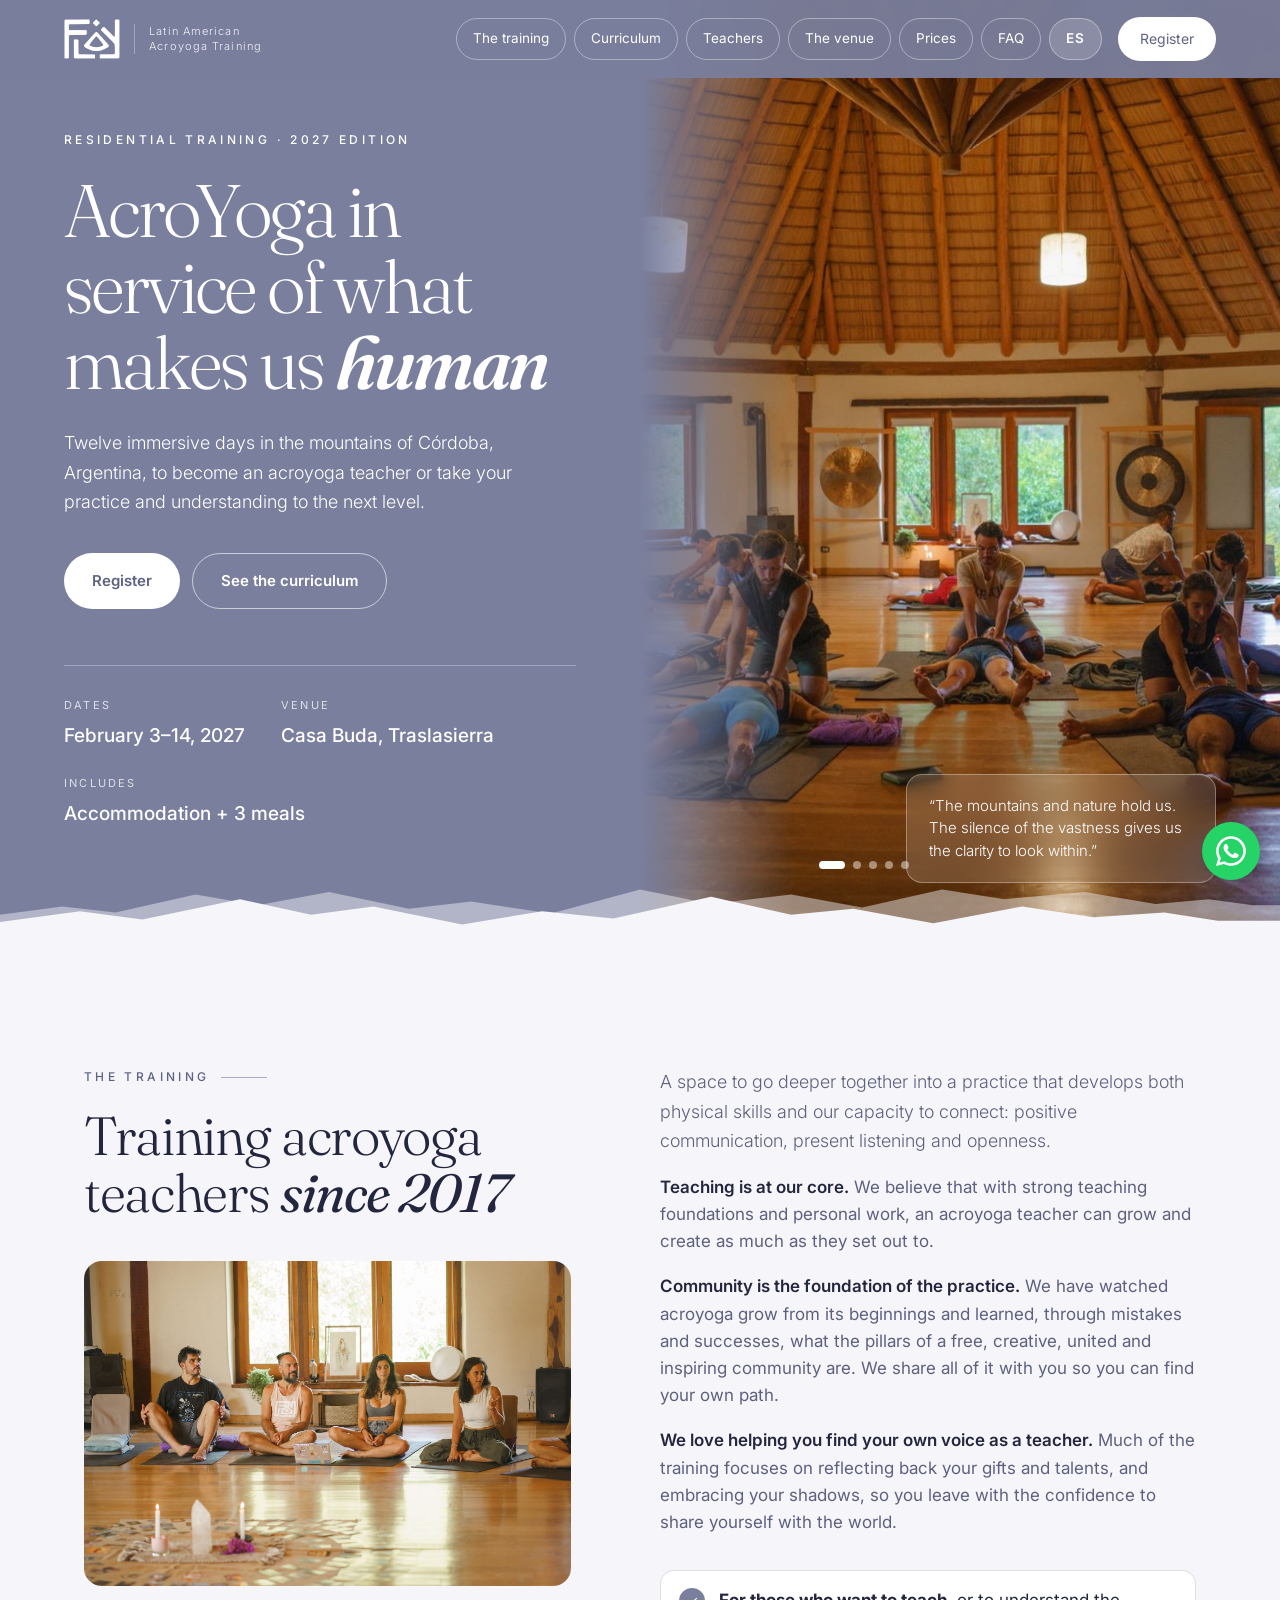
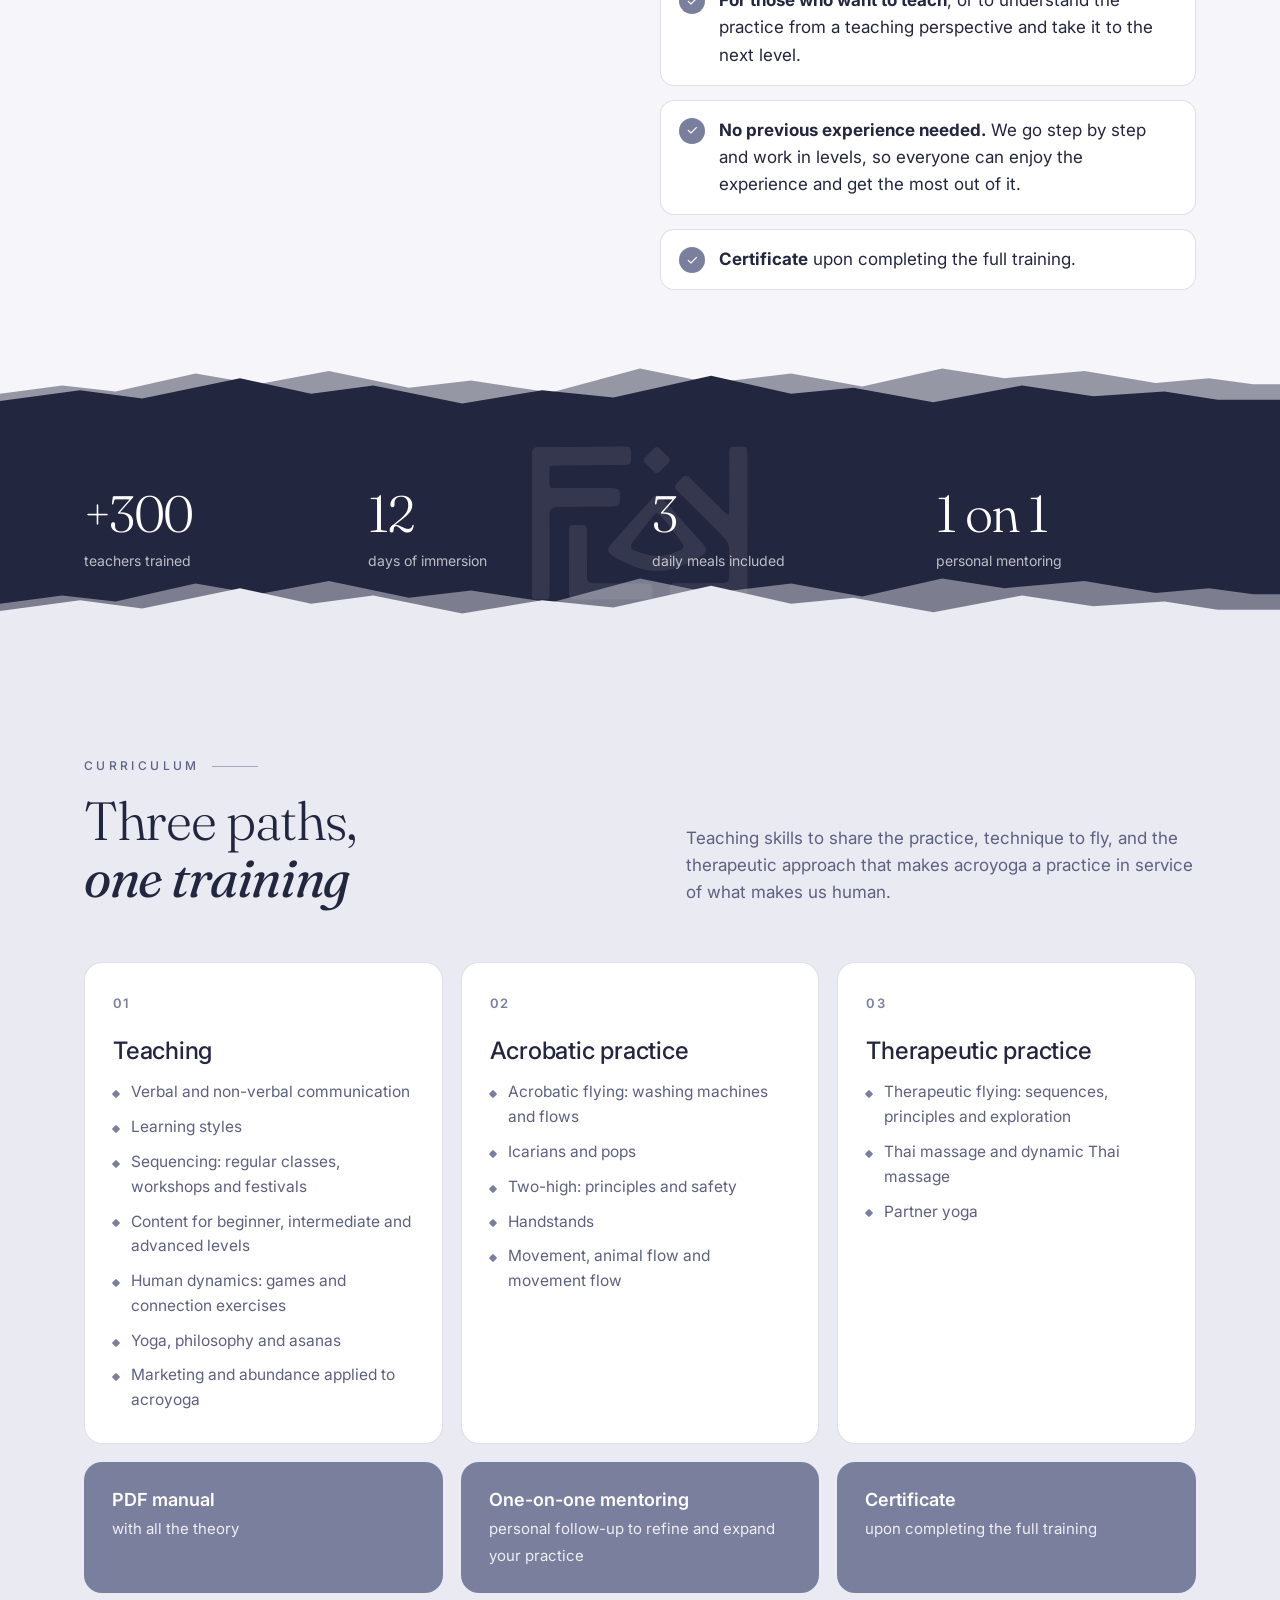
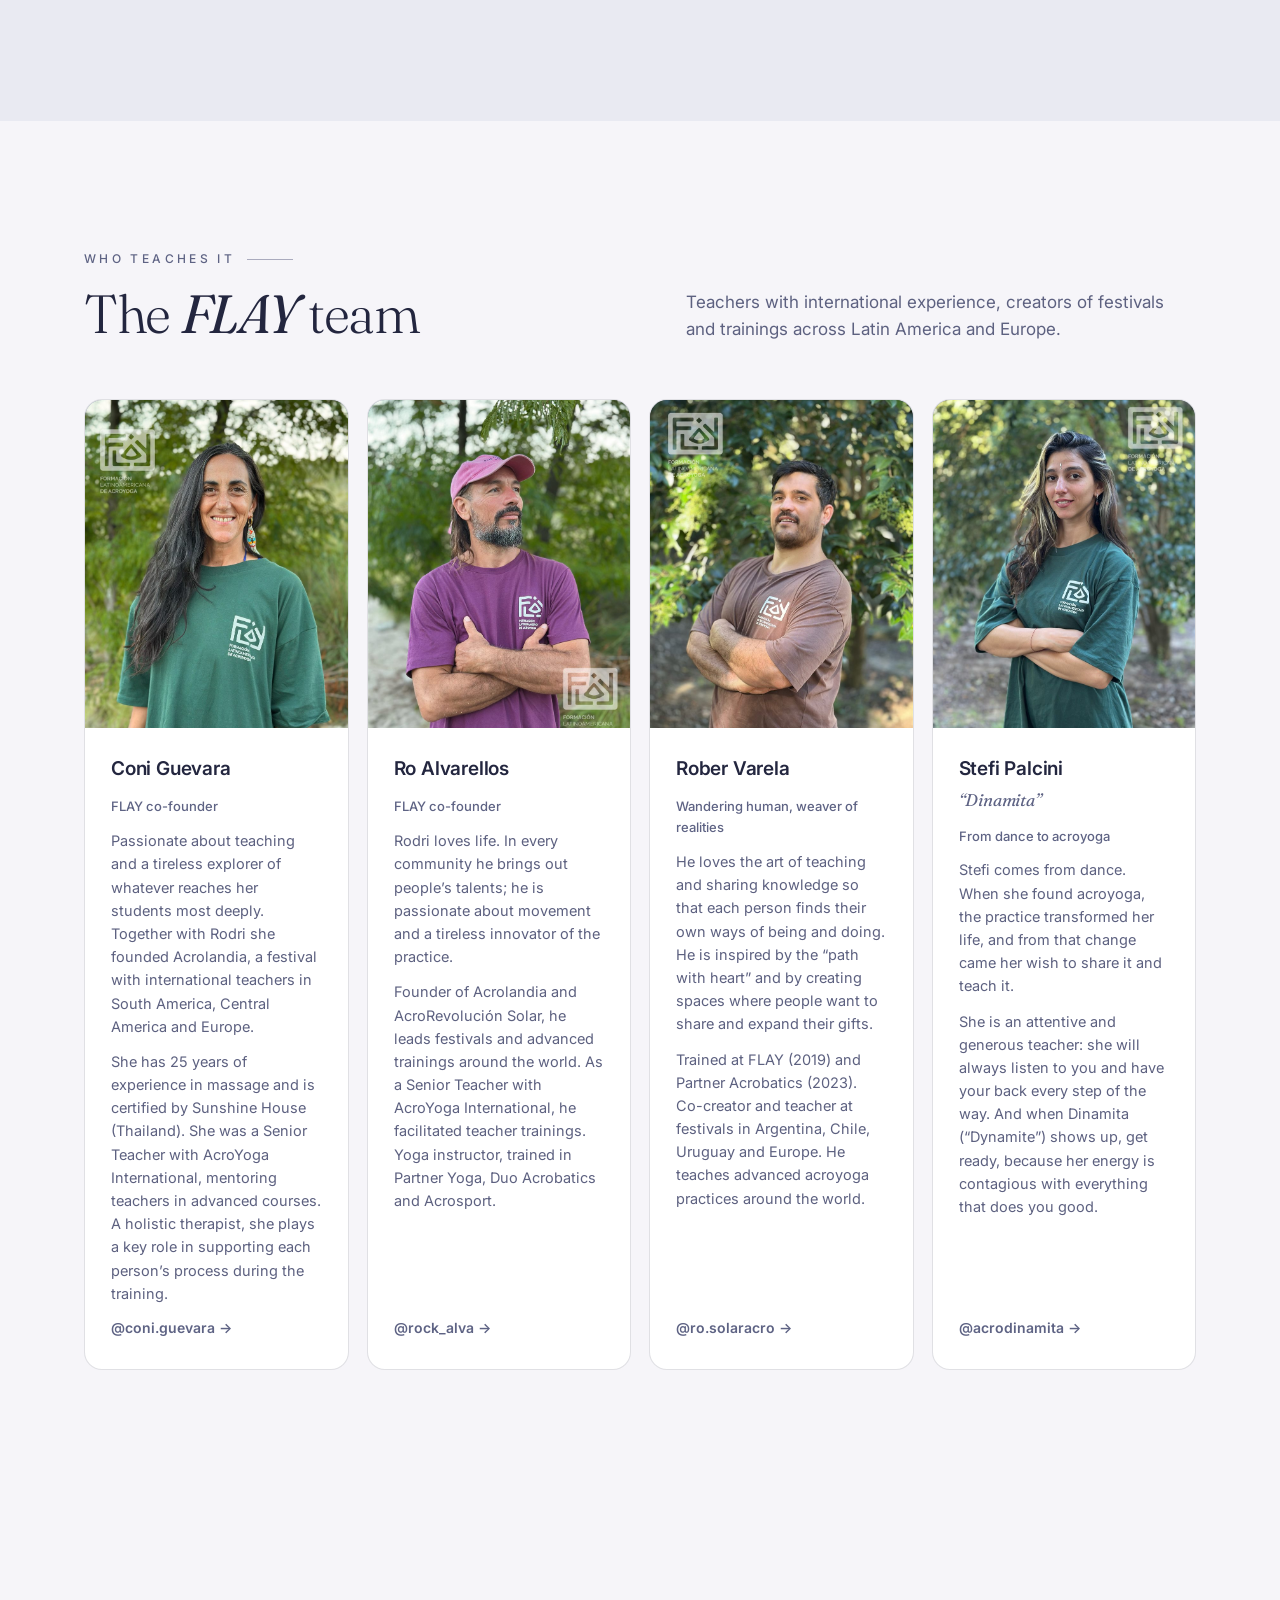
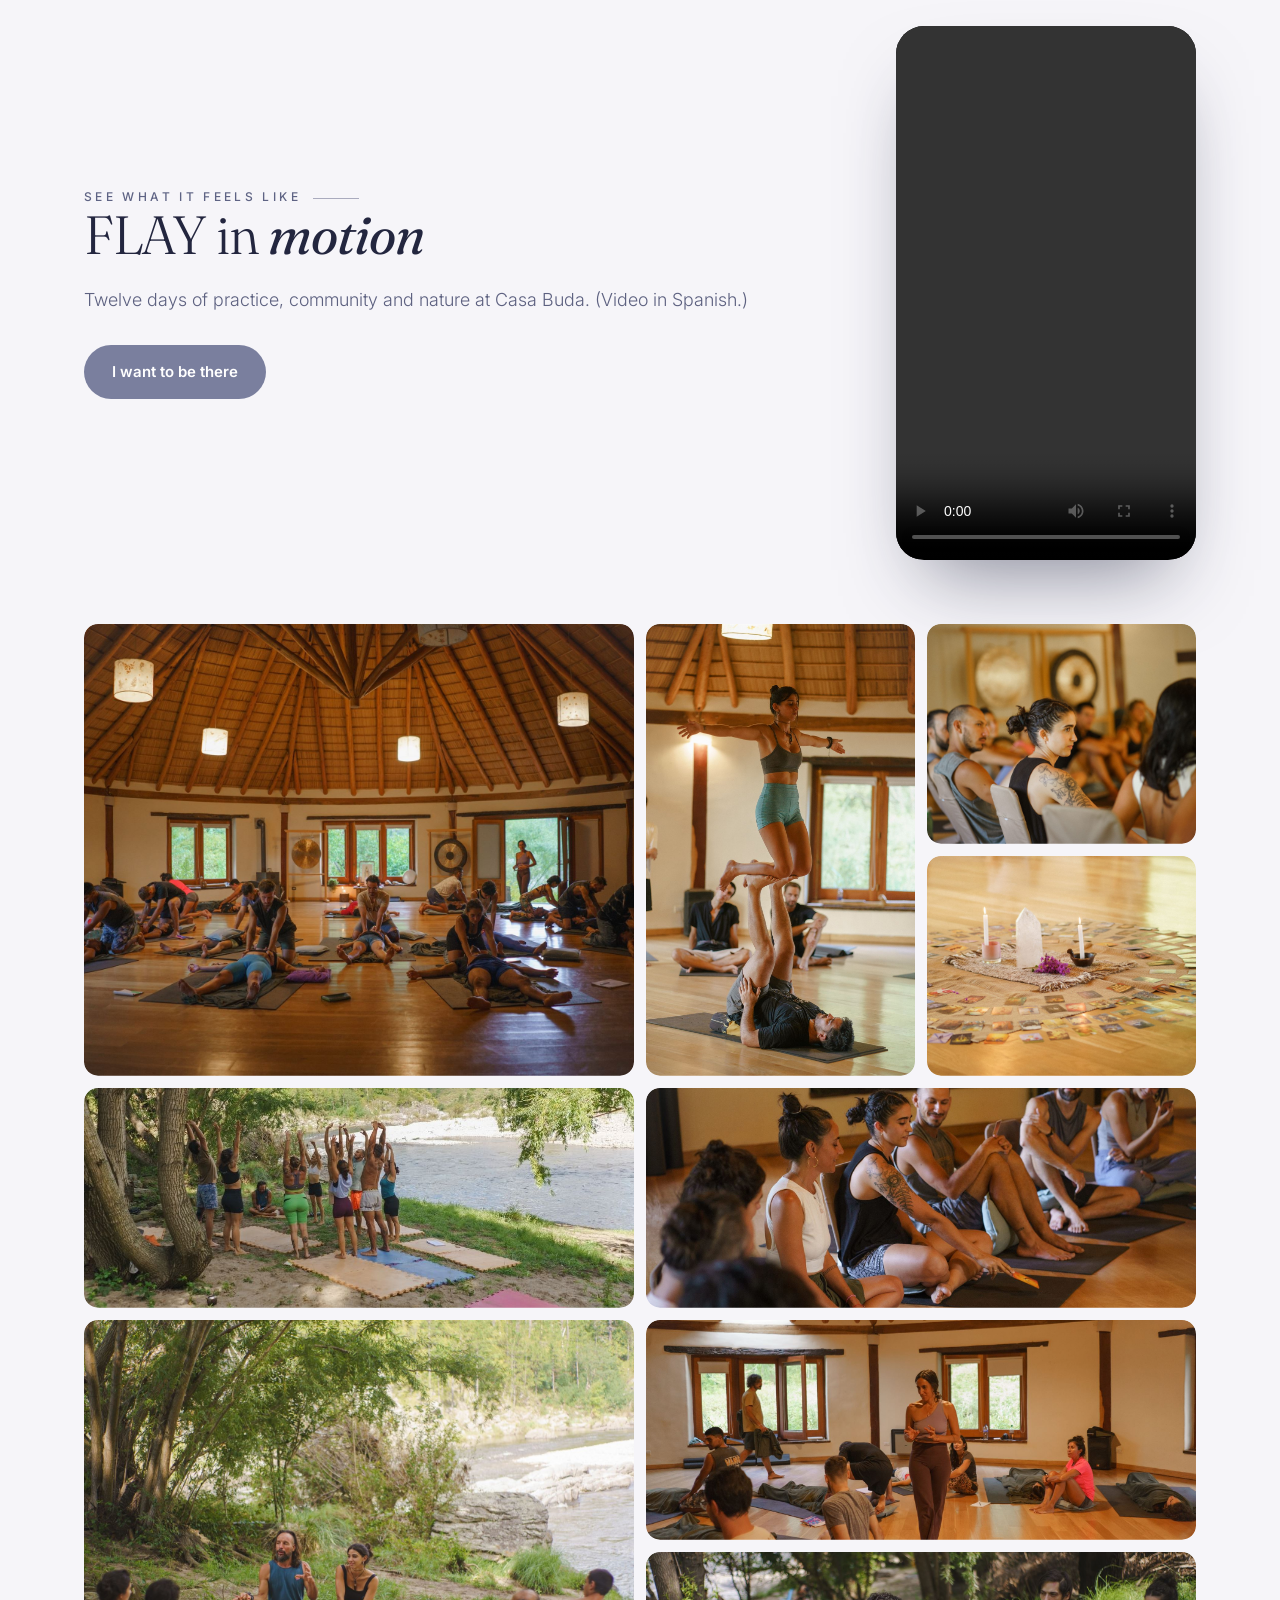
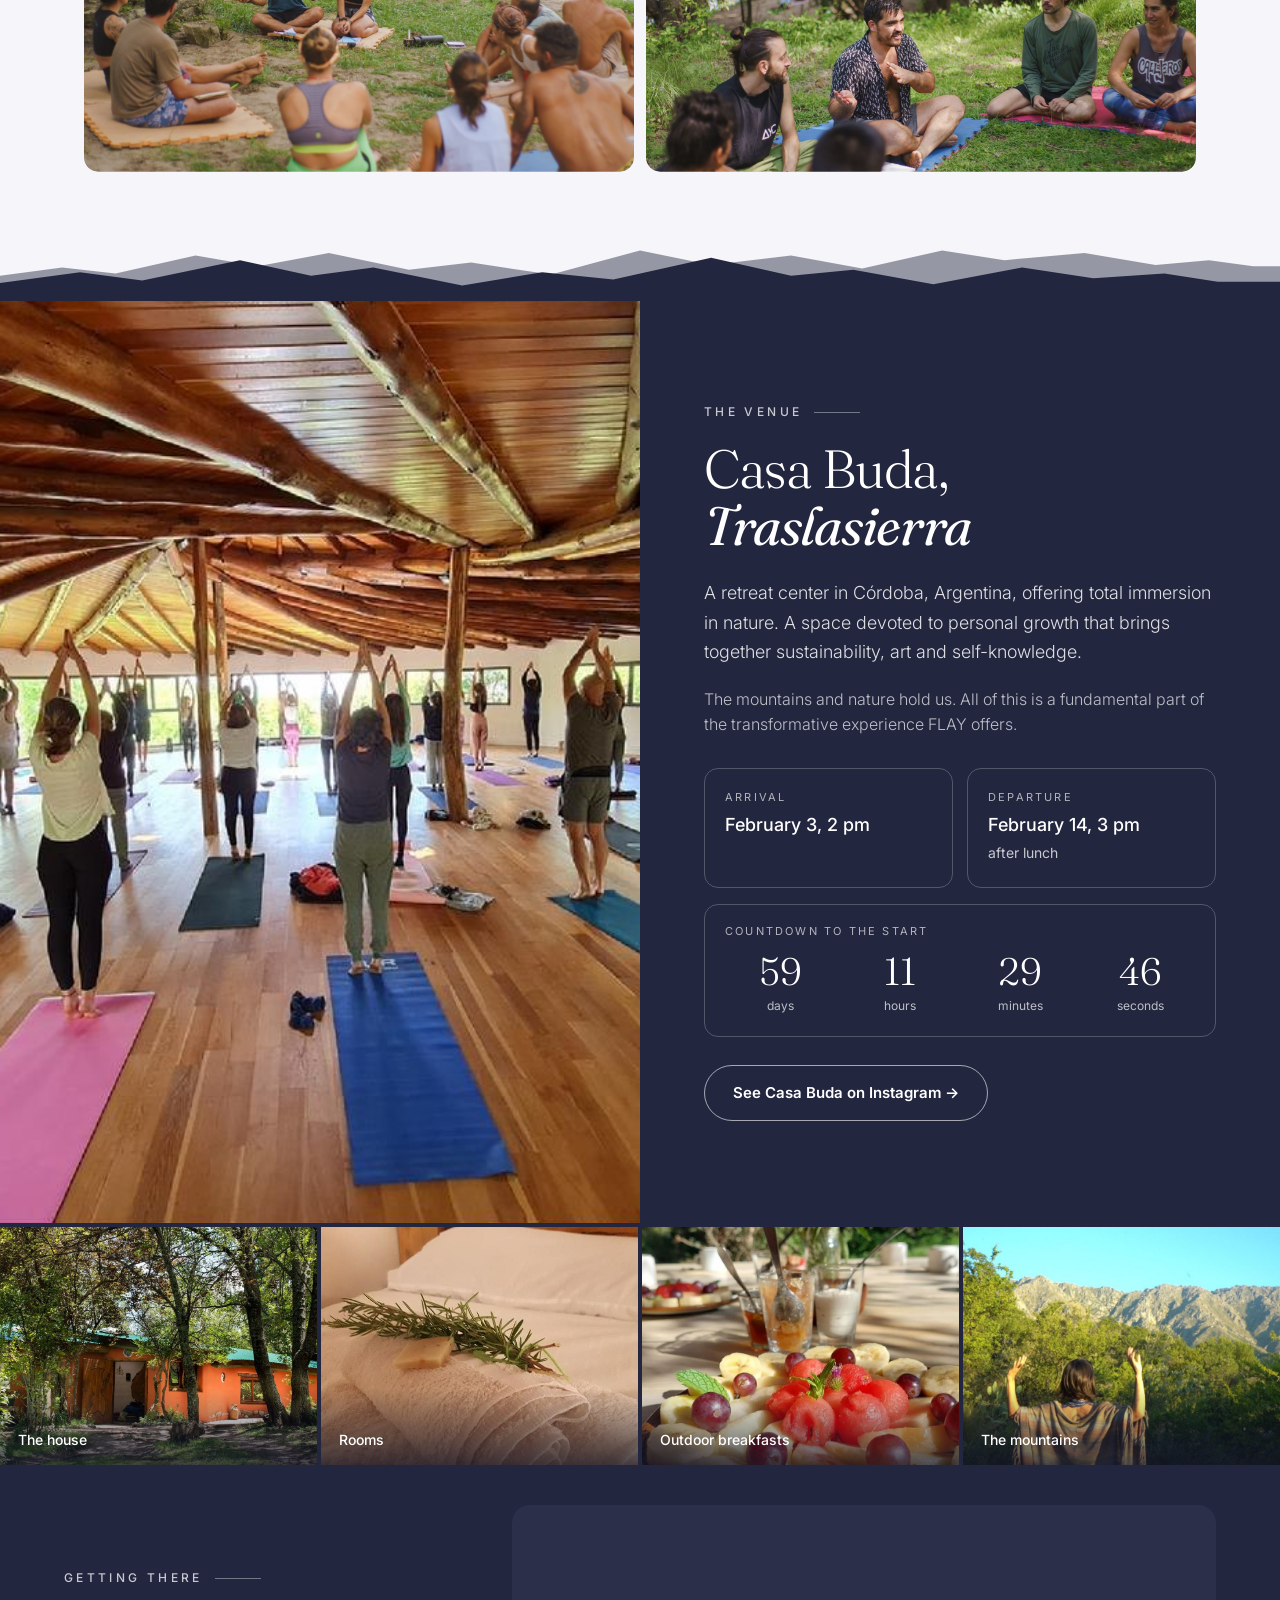
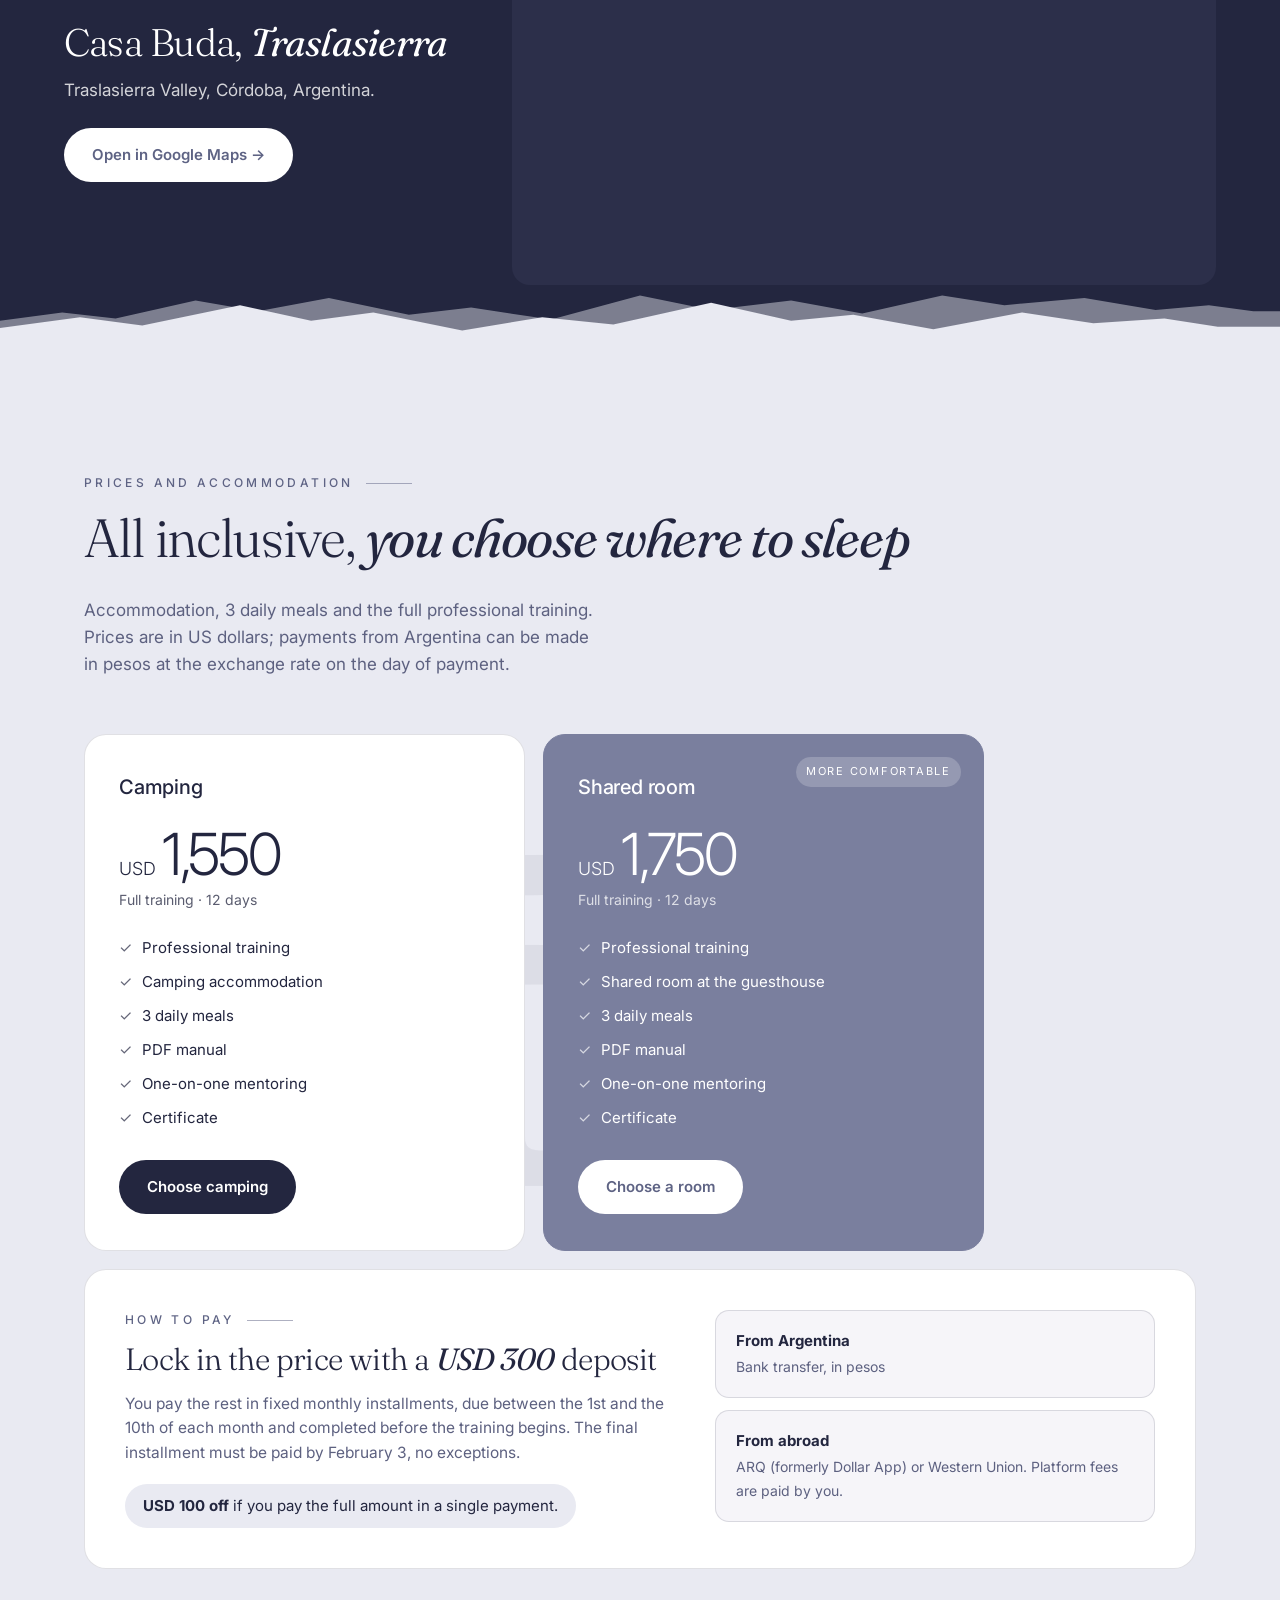
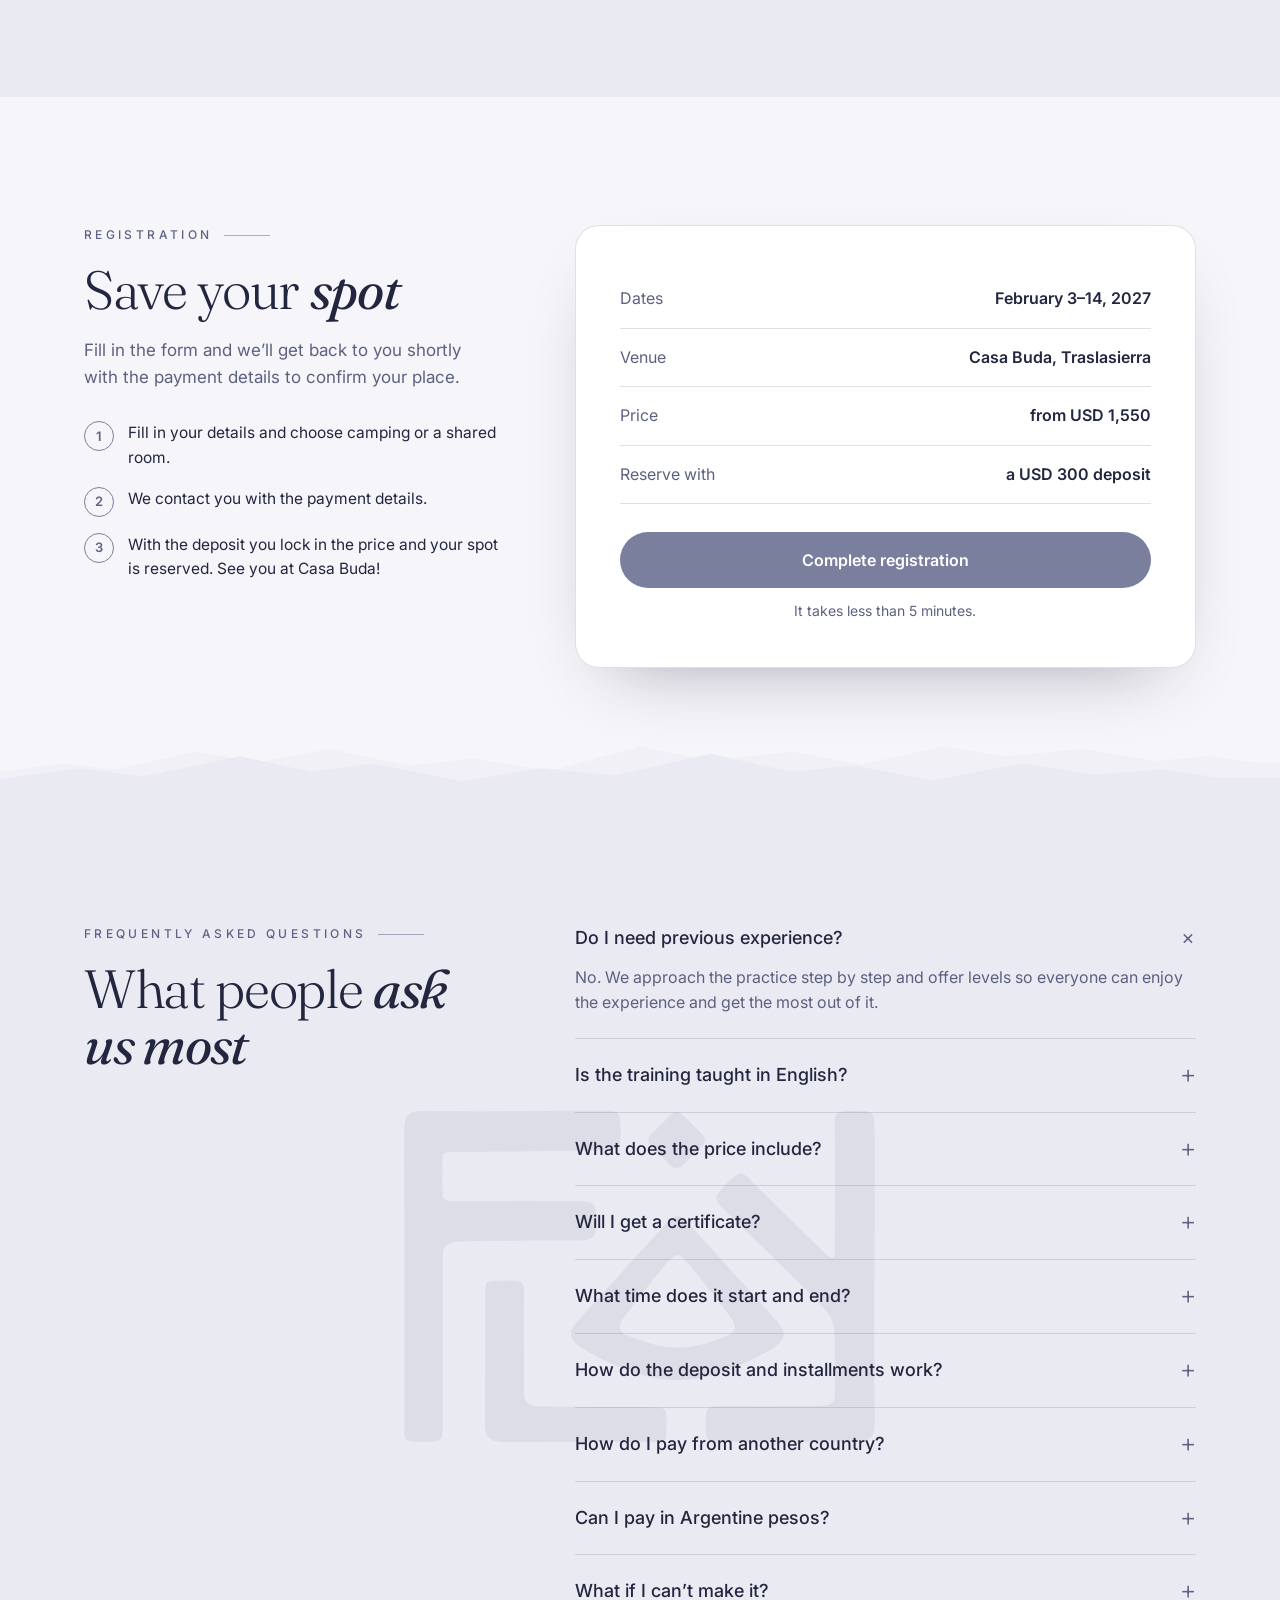
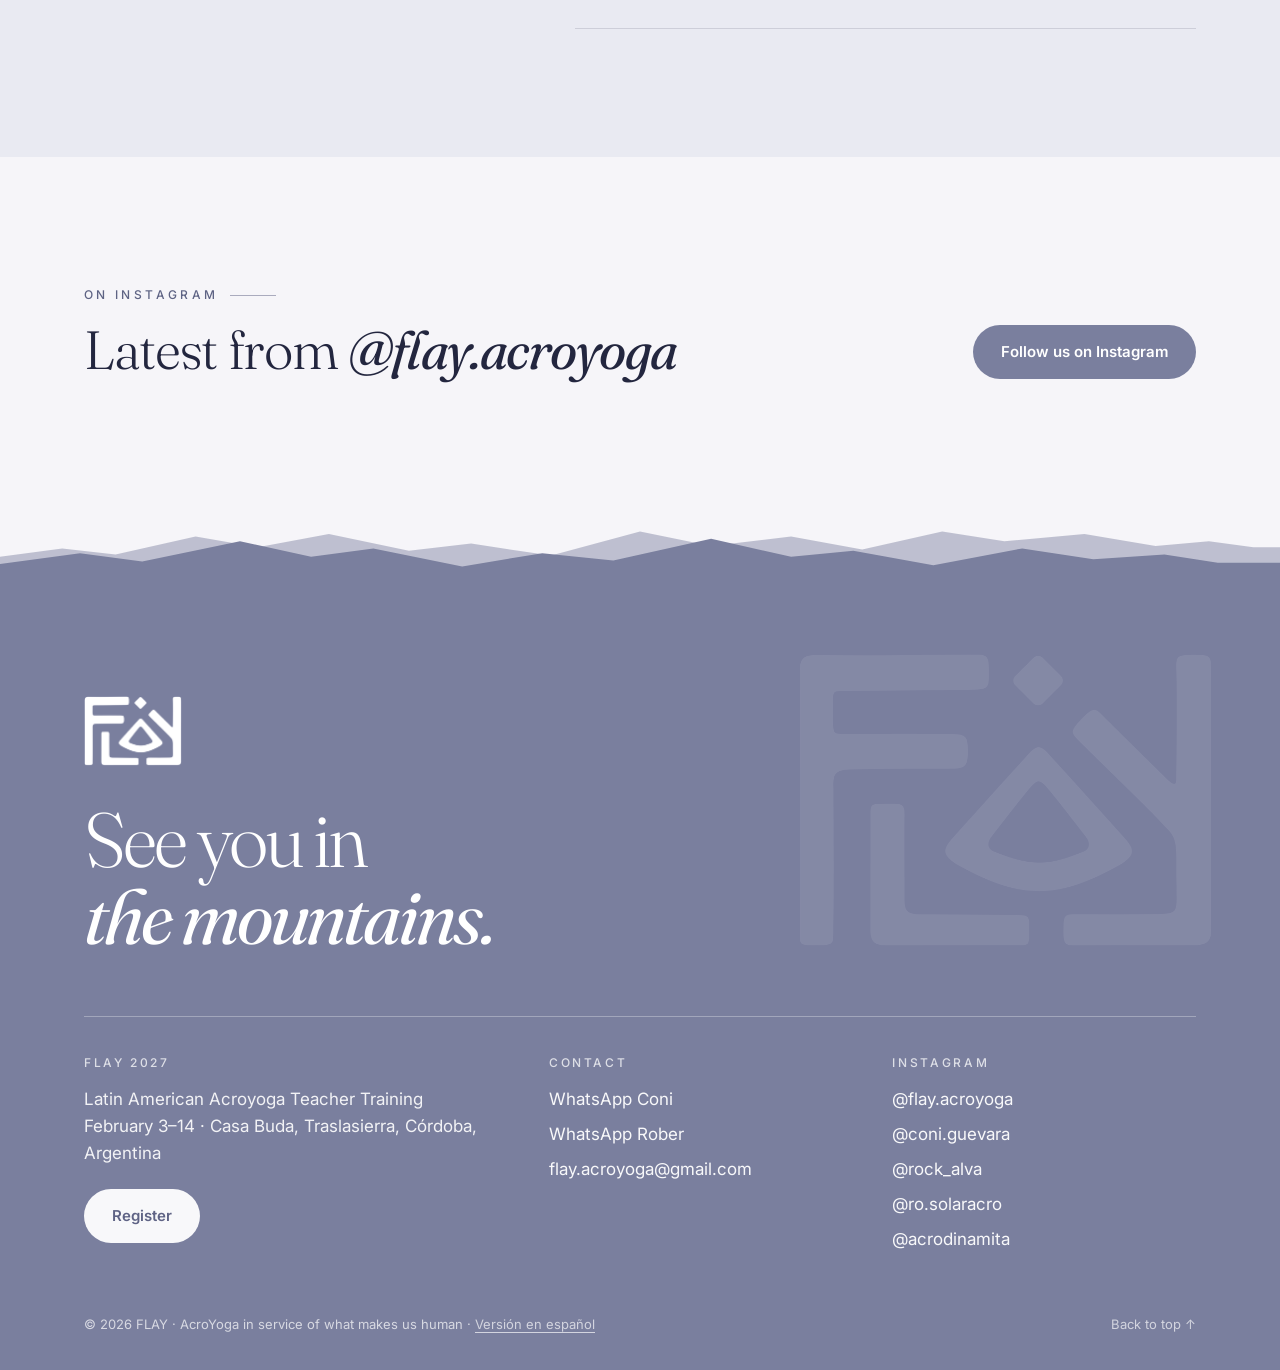
==== commit bbb43a17: "EN: pregunta frecuente sobre el idioma (español con apoyo en inglés) Co-Authored-By: Claude Opus 5.5" ====
--- a/en/index.html
+++ b/en/index.html
@@ -452,6 +452,7 @@
     <div class="rv"><div class="kicker">Frequently asked questions</div><h2>What people <b>ask us most</b></h2></div>
     <div class="rv">
       <details open><summary>Do I need previous experience?</summary><p>No. We approach the practice step by step and offer levels so everyone can enjoy the experience and get the most out of it.</p></details>
+      <details><summary>Is the training taught in English?</summary><p>FLAY is taught in Spanish, with support in English, so you can follow the content and take part fully even if you don’t speak Spanish.</p></details>
       <details><summary>What does the price include?</summary><p>Accommodation (camping or a shared room at the guesthouse), 3 daily meals and the full professional training, with the PDF manual, one-on-one mentoring and a certificate.</p></details>
       <details><summary>Will I get a certificate?</summary><p>Yes. The certificate is awarded once you complete the full training.</p></details>
       <details><summary>What time does it start and end?</summary><p>We begin on February 3 at 2 pm and say goodbye on February 14 at 3 pm, after lunch.</p></details>
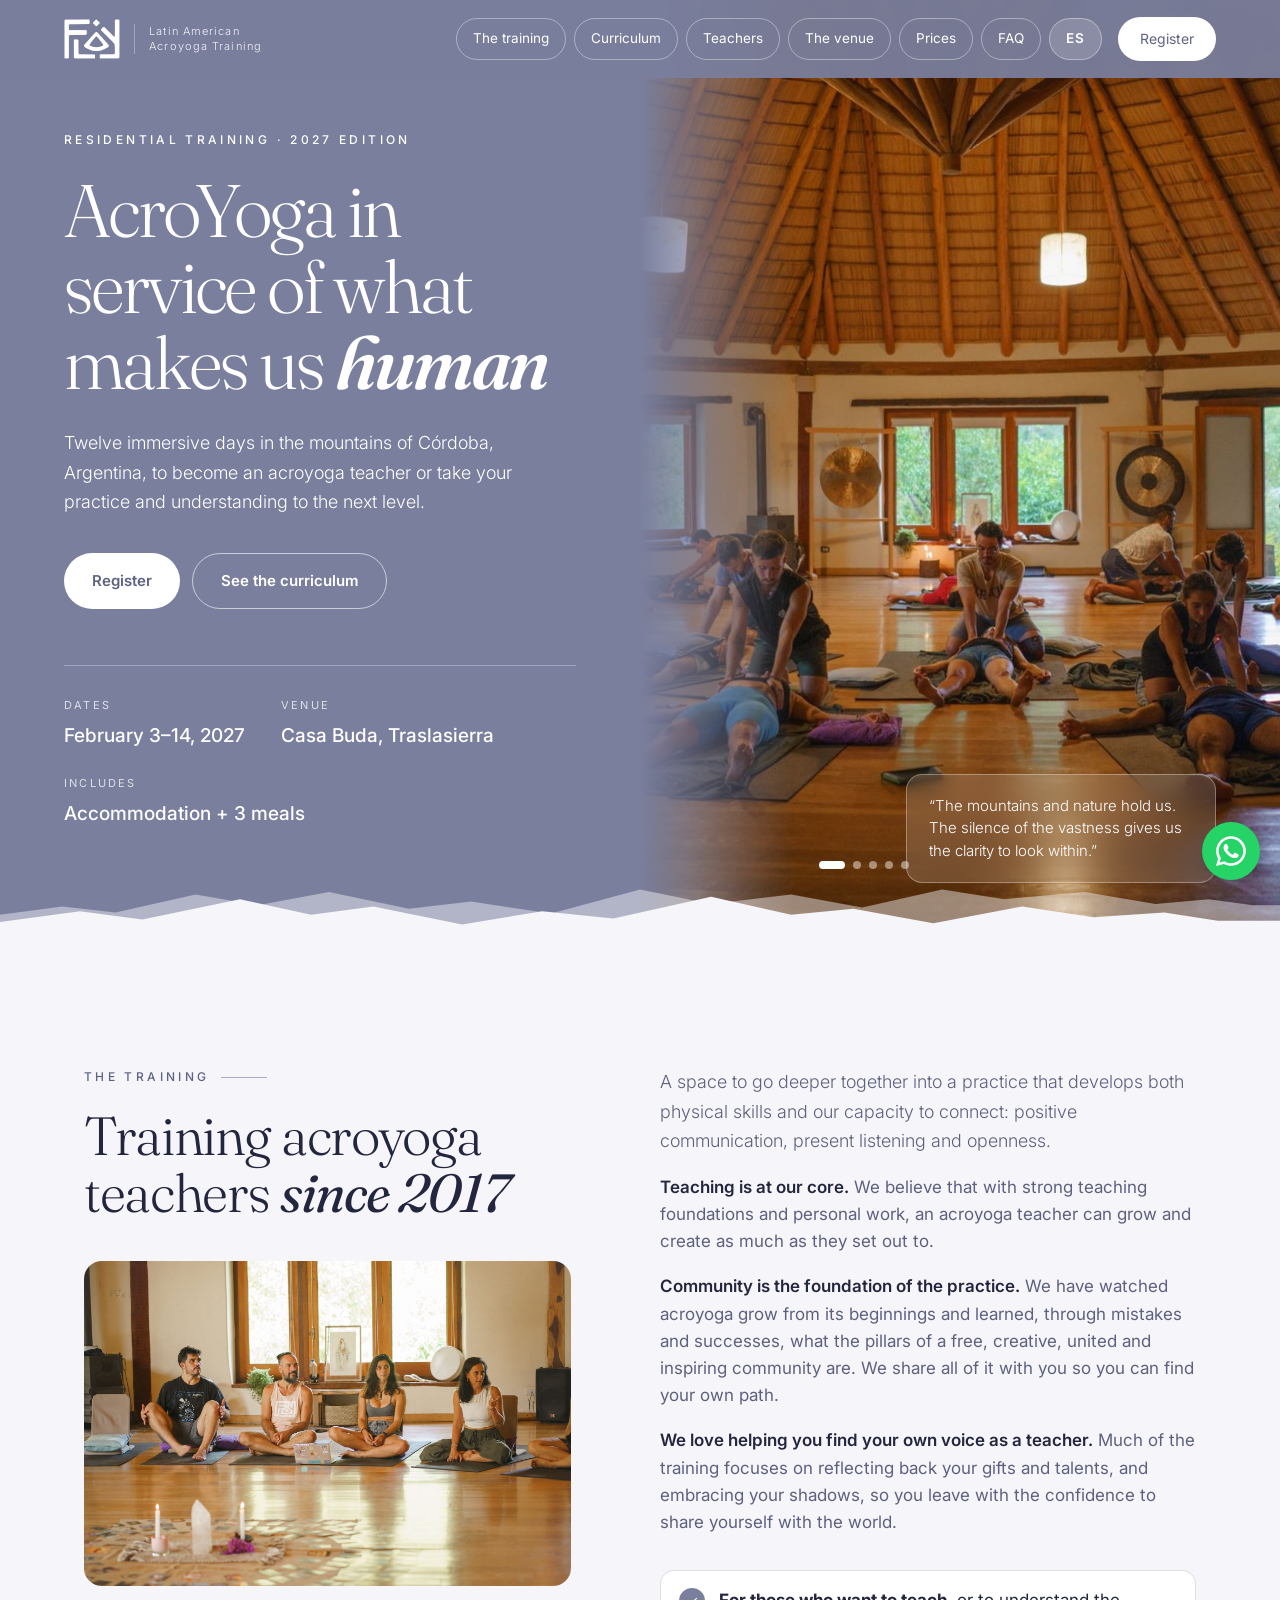
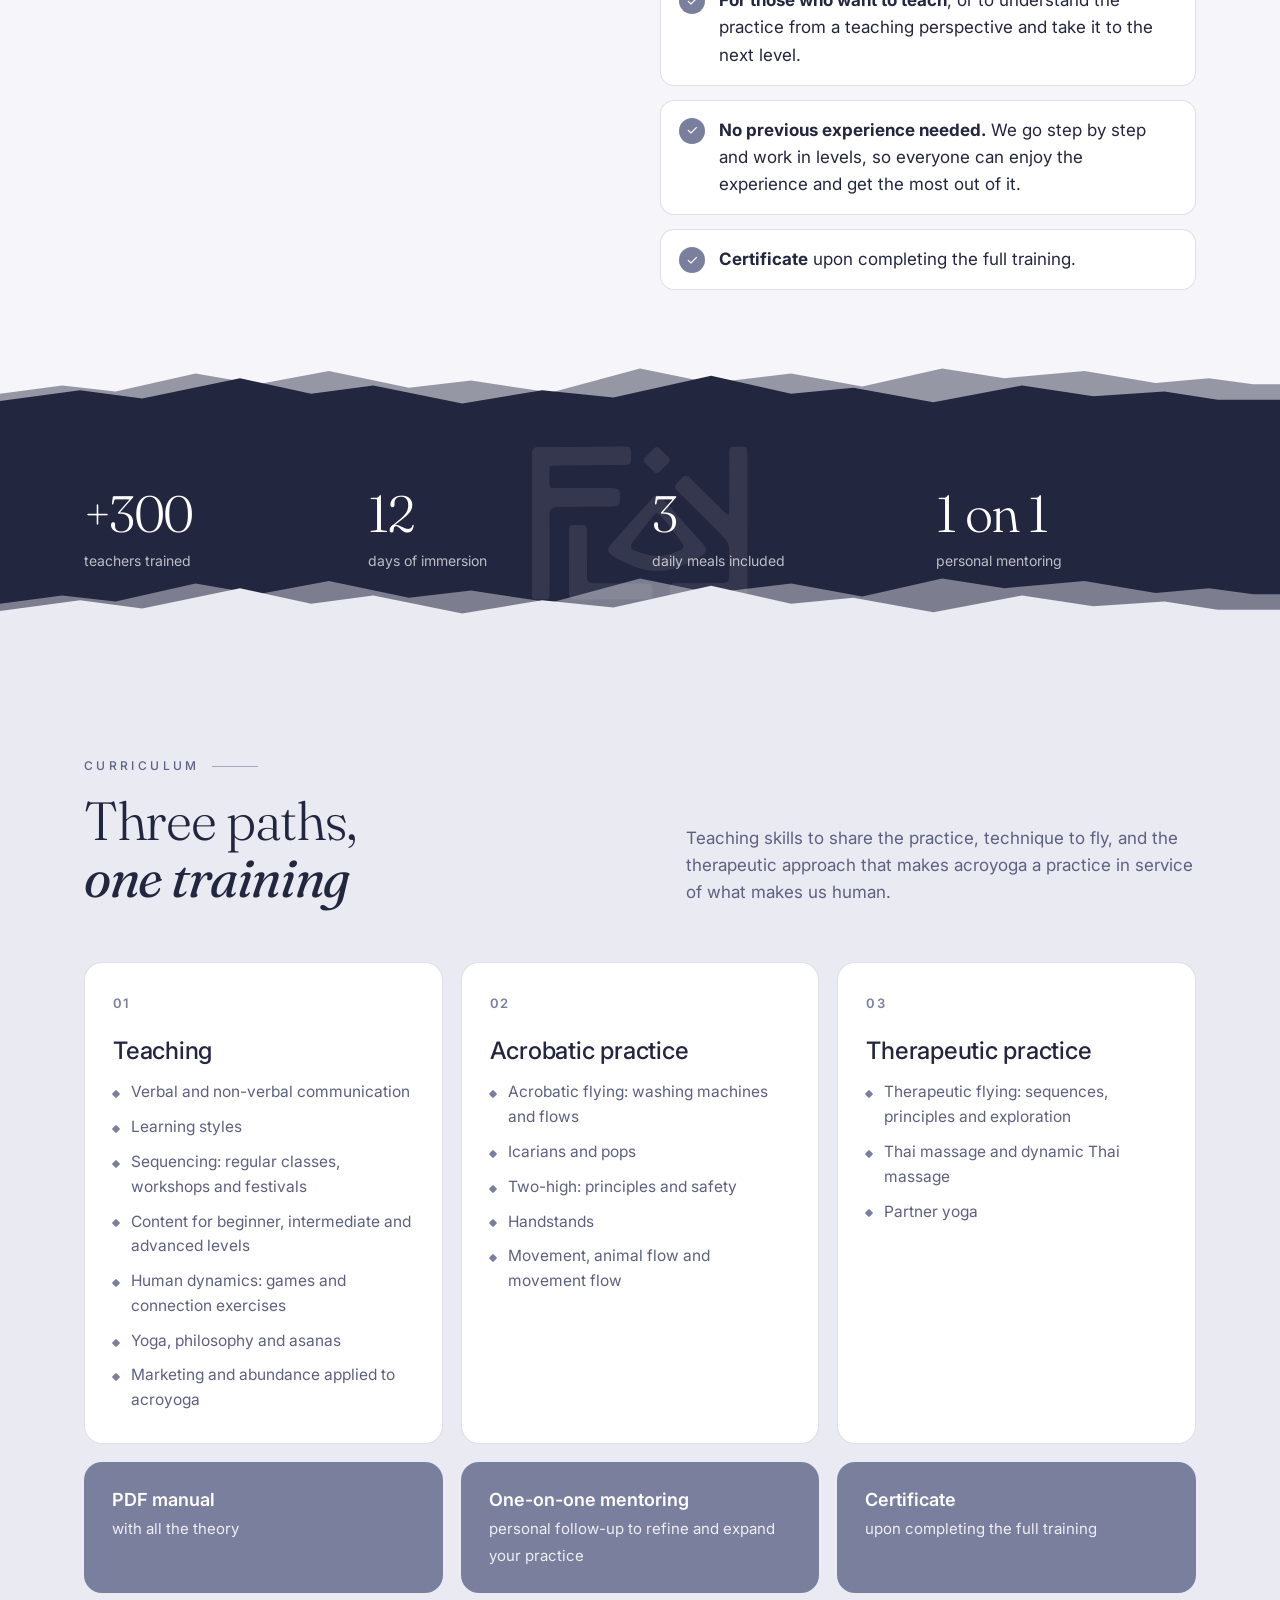
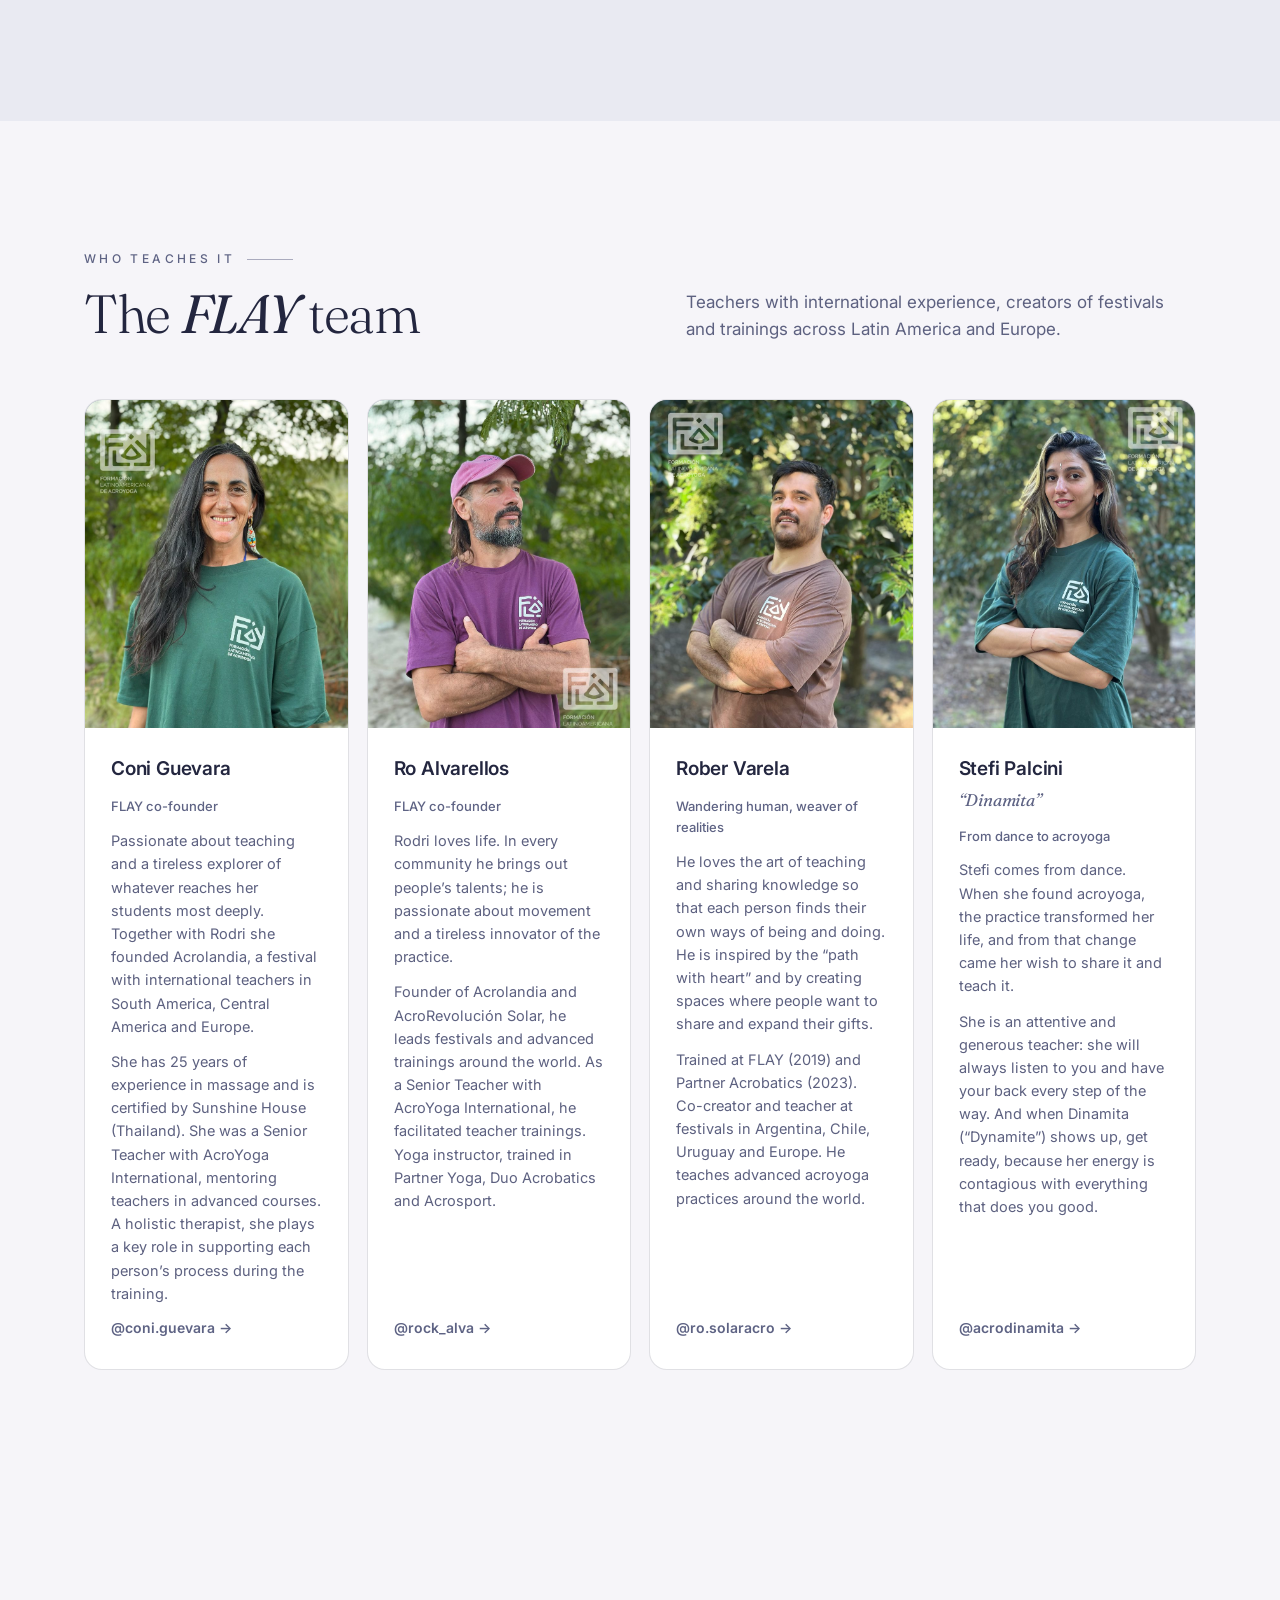
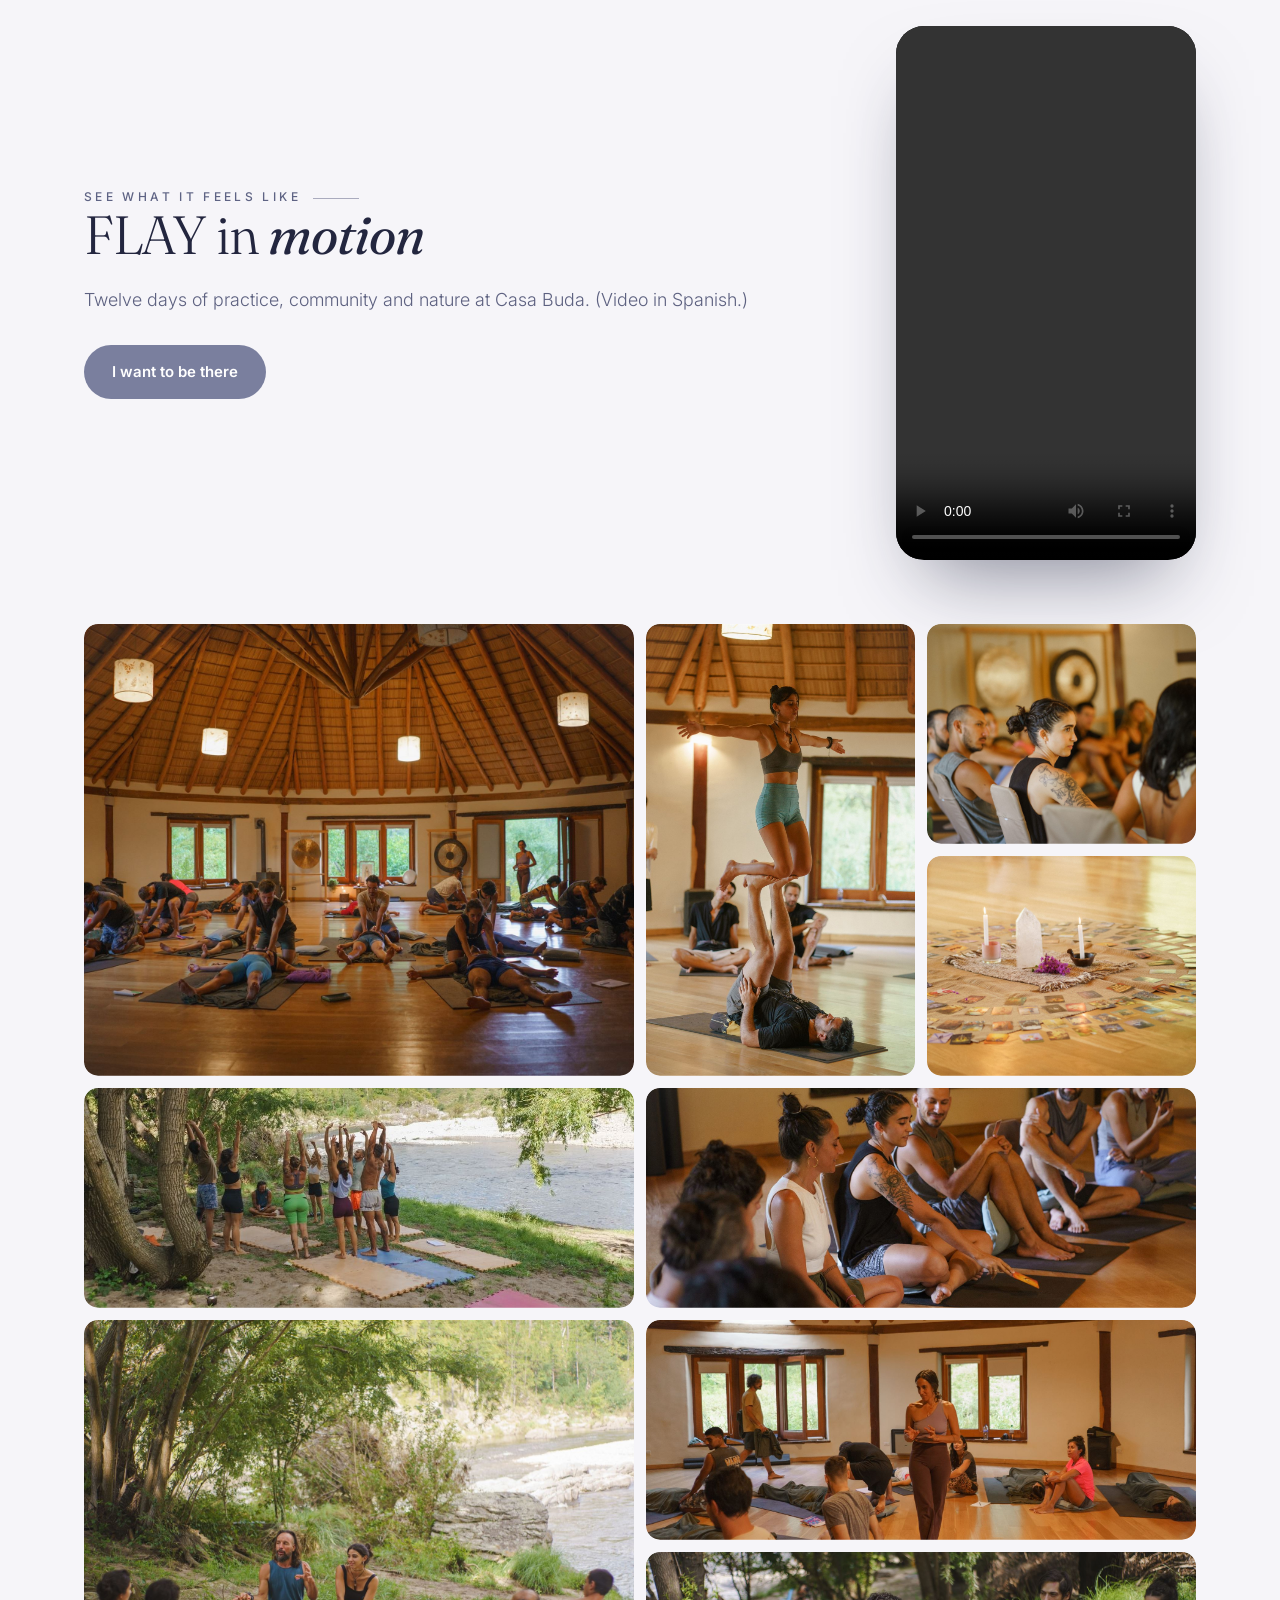
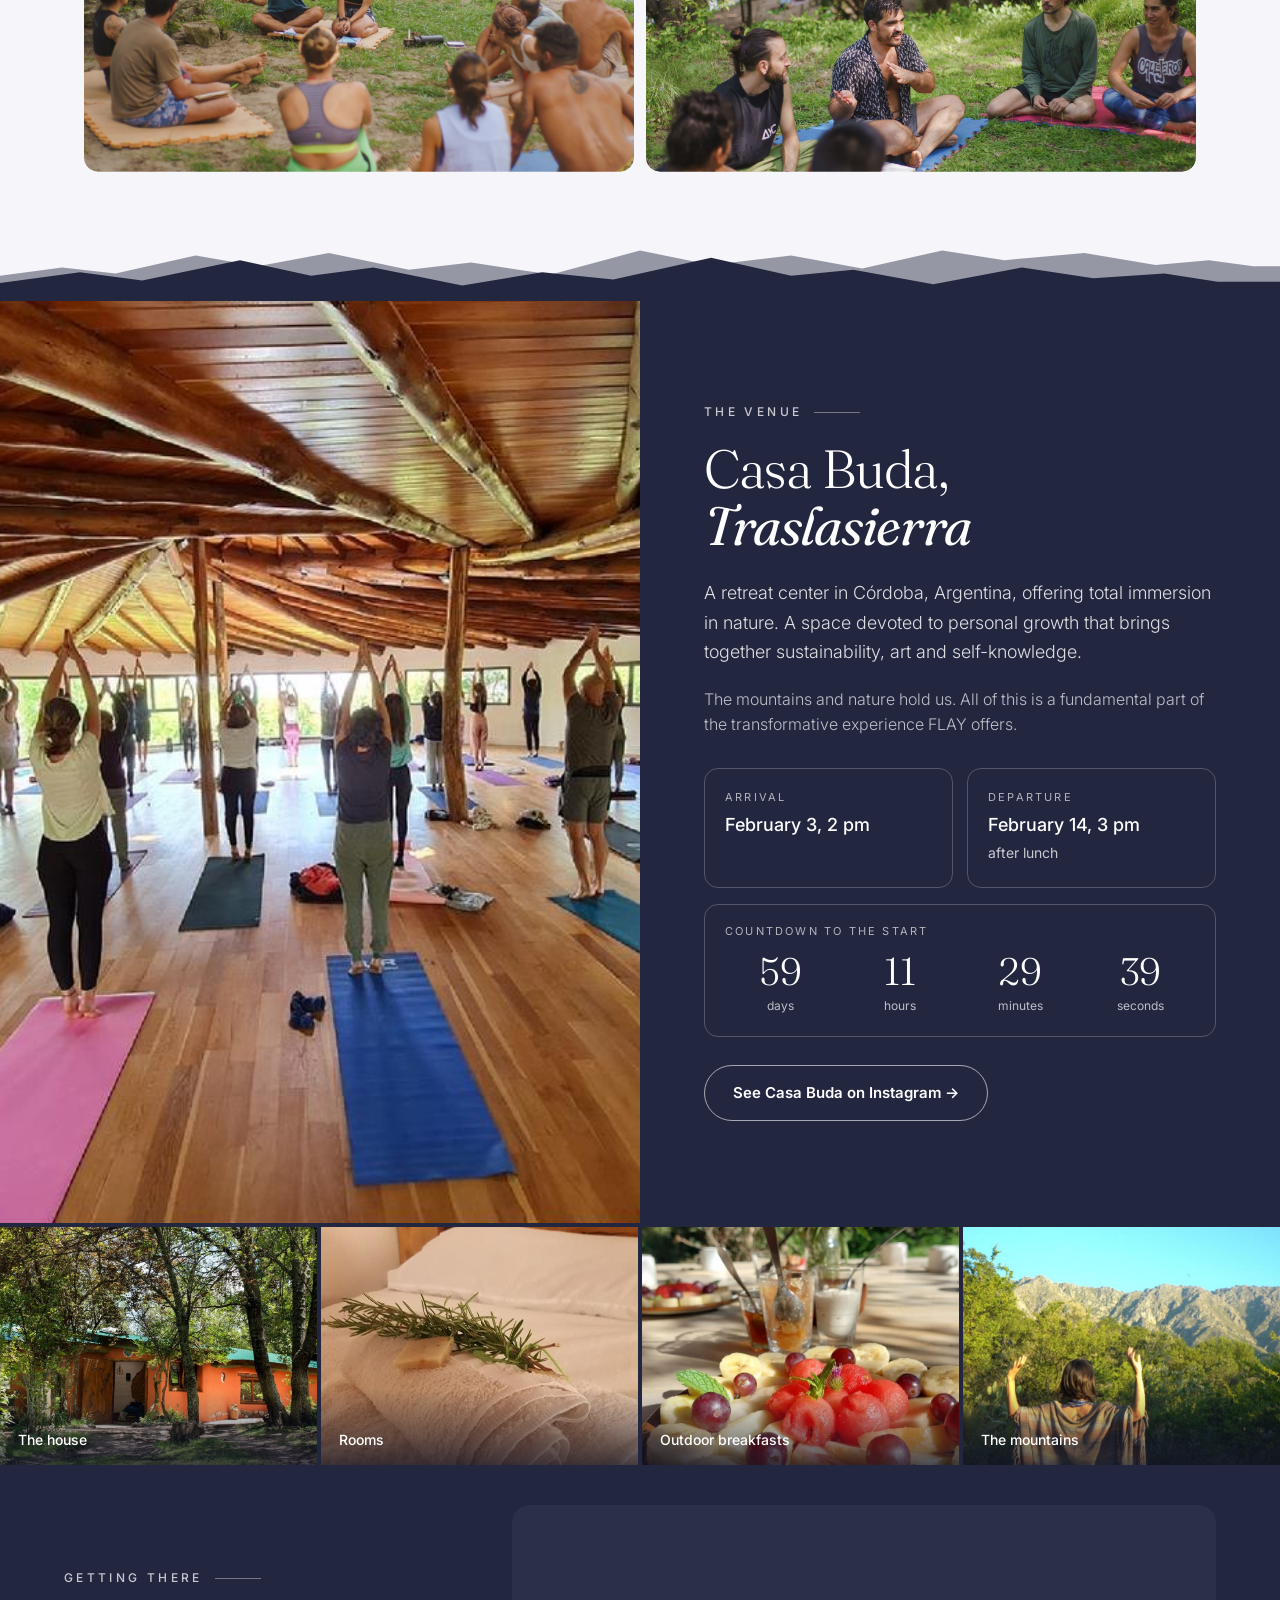
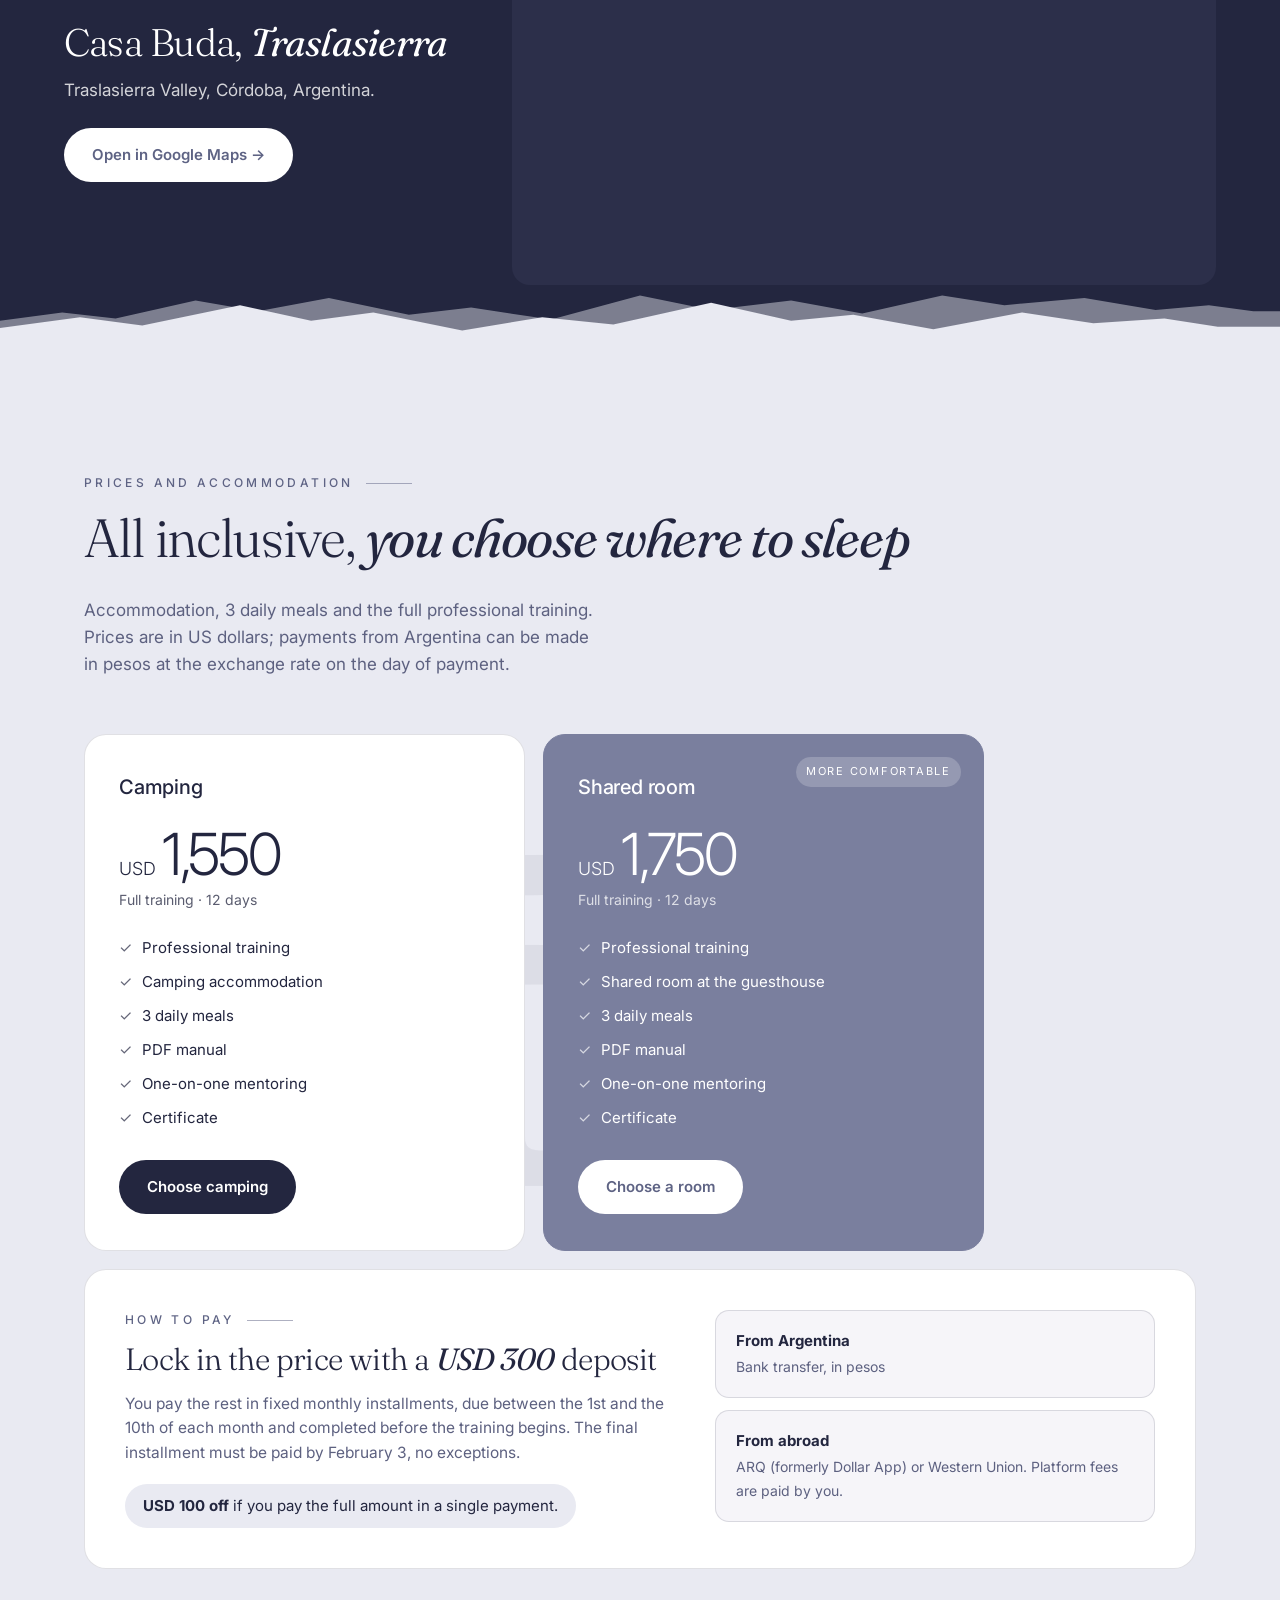
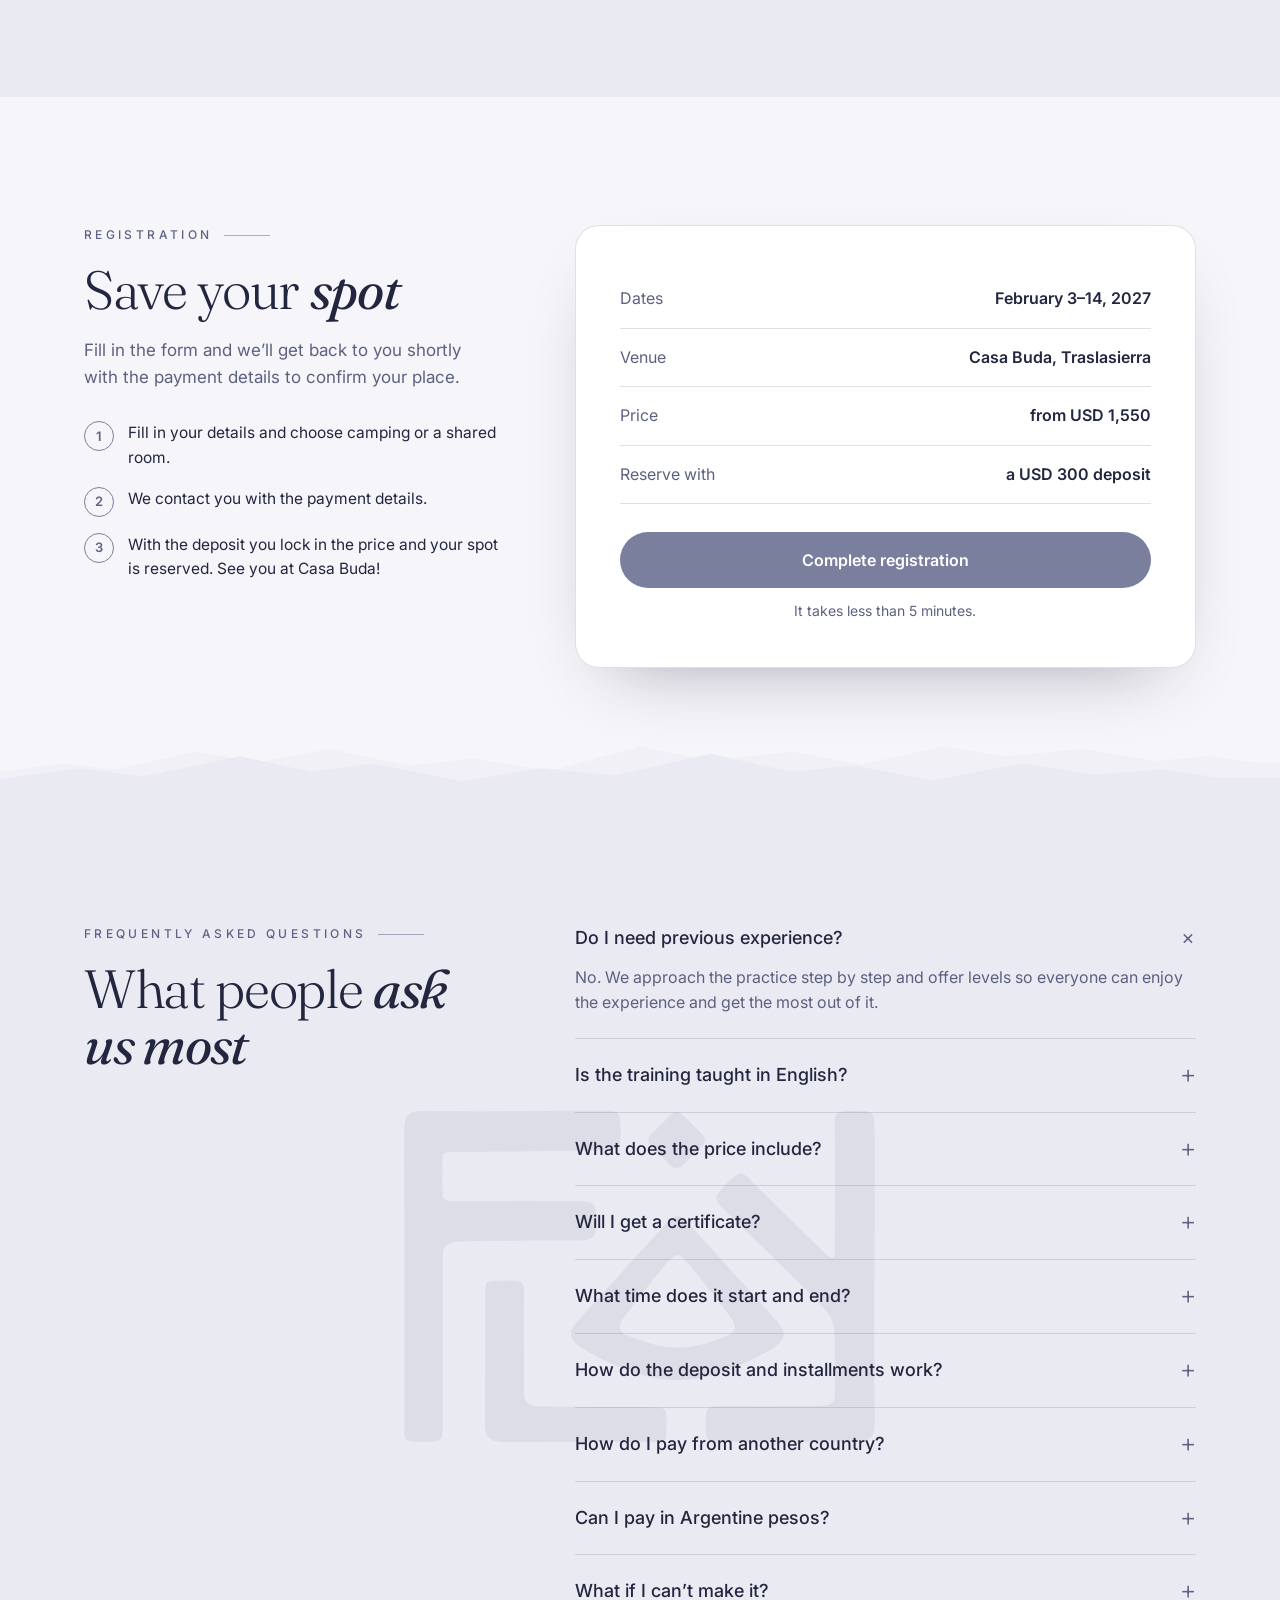
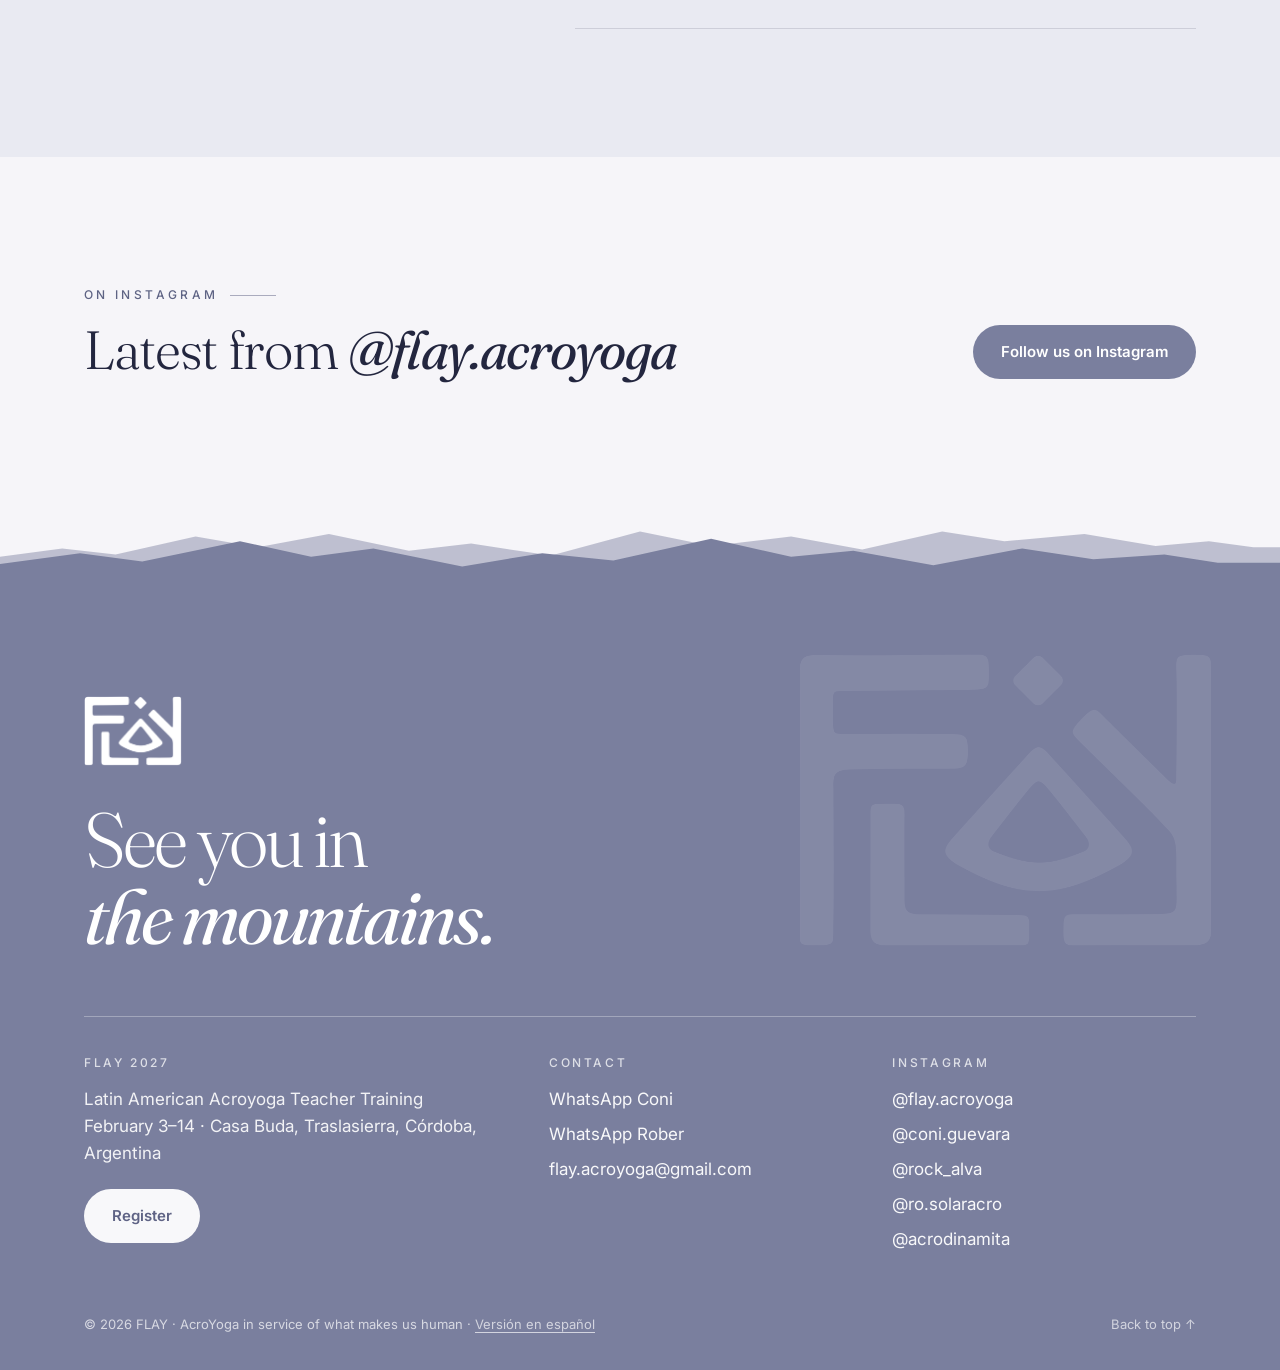
==== commit 0d975e07: "Vista previa al compartir: logo de FLAY Co-Authored-By: Claude Opus 5.5 <noreply@anthropic.com>" ====
--- a/en/index.html
+++ b/en/index.html
@@ -7,7 +7,10 @@
 <meta name="description" content="FLAY 2027: residential acroyoga teacher training, February 3–14 at Casa Buda, Traslasierra (Córdoba, Argentina). Accommodation, 3 daily meals and professional training.">
 <meta property="og:title" content="FLAY · Latin American Acroyoga Teacher Training 2027">
 <meta property="og:description" content="Residential training · February 3–14, 2027 · Casa Buda, Traslasierra, Córdoba, Argentina">
-<meta property="og:image" content="https://flayacroyoga.com/img/equipo.jpg">
+<meta property="og:image" content="https://flayacroyoga.com/img/compartir.png">
+<meta property="og:image:width" content="1200">
+<meta property="og:image:height" content="630">
+<meta name="twitter:card" content="summary_large_image">
 <meta name="theme-color" content="#7A7F9E">
 <link rel="canonical" href="https://flayacroyoga.com/en/">
 <link rel="alternate" hreflang="es" href="https://flayacroyoga.com/">
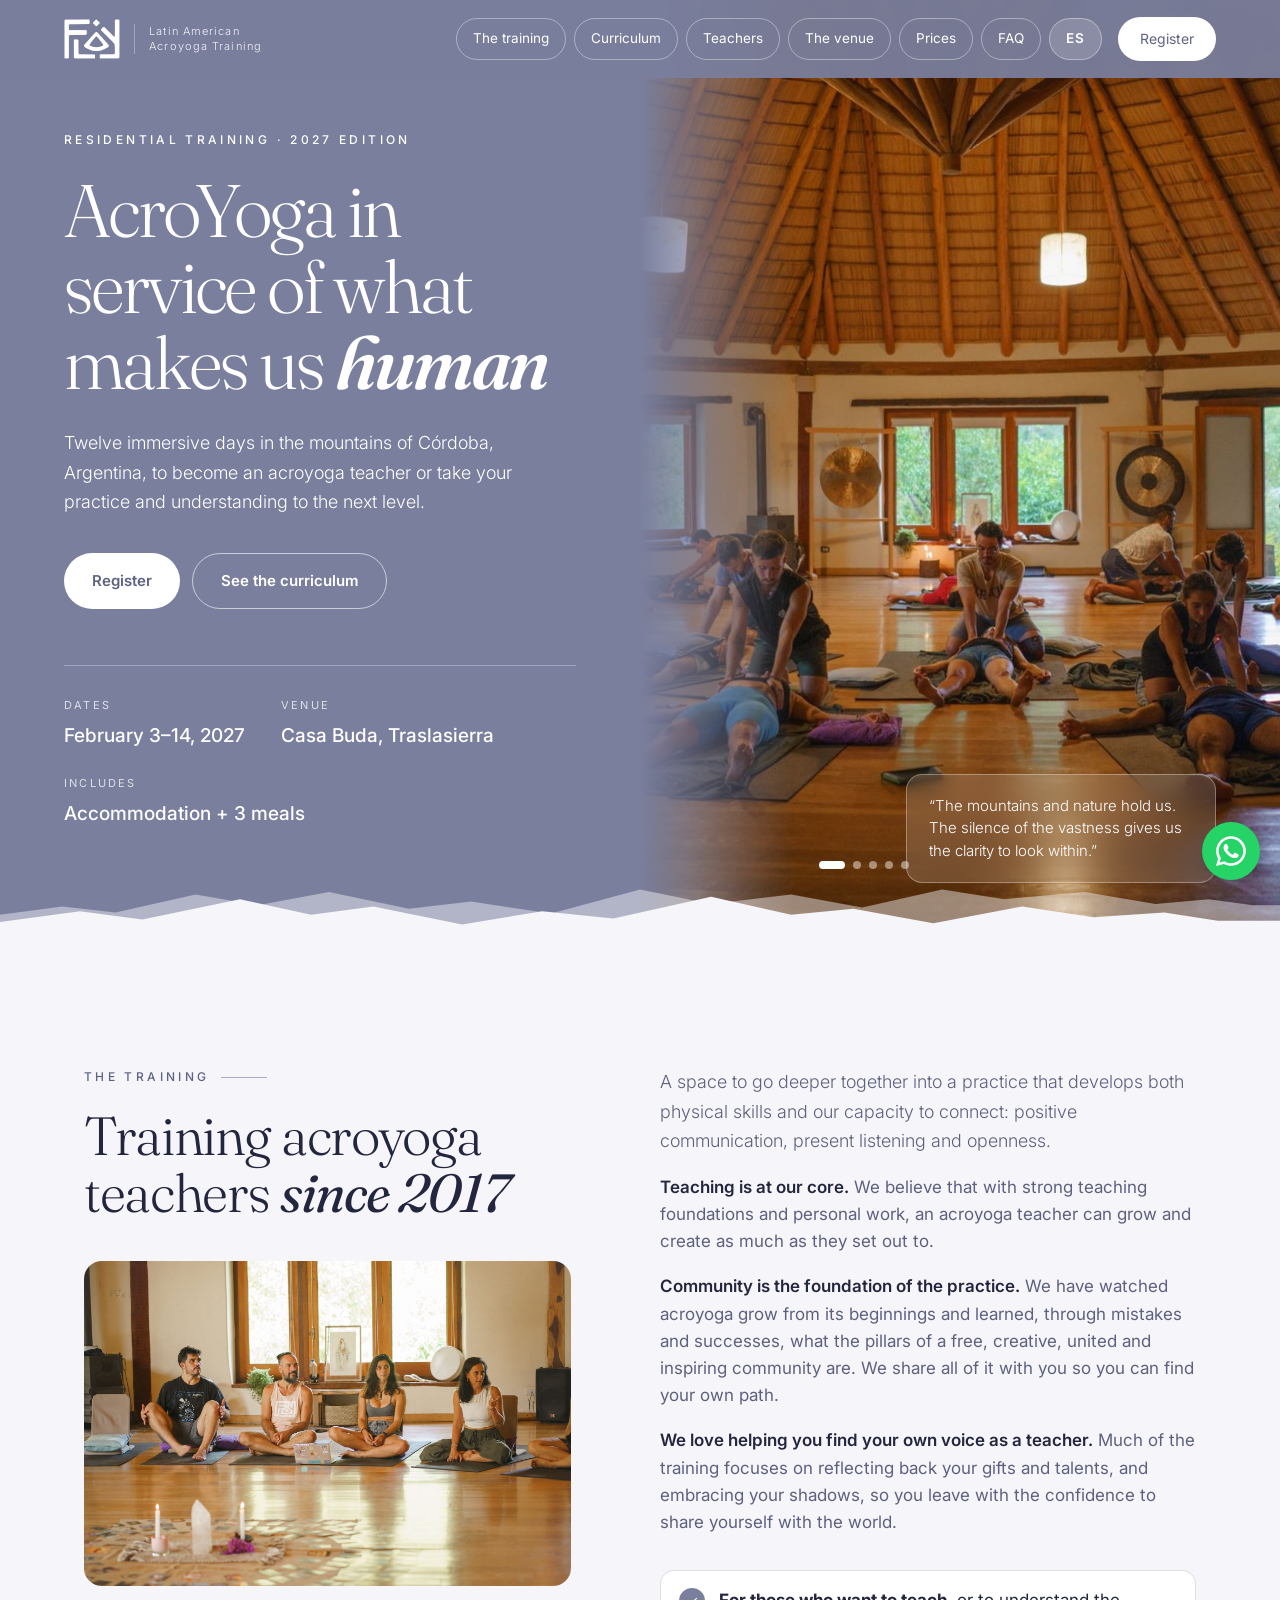
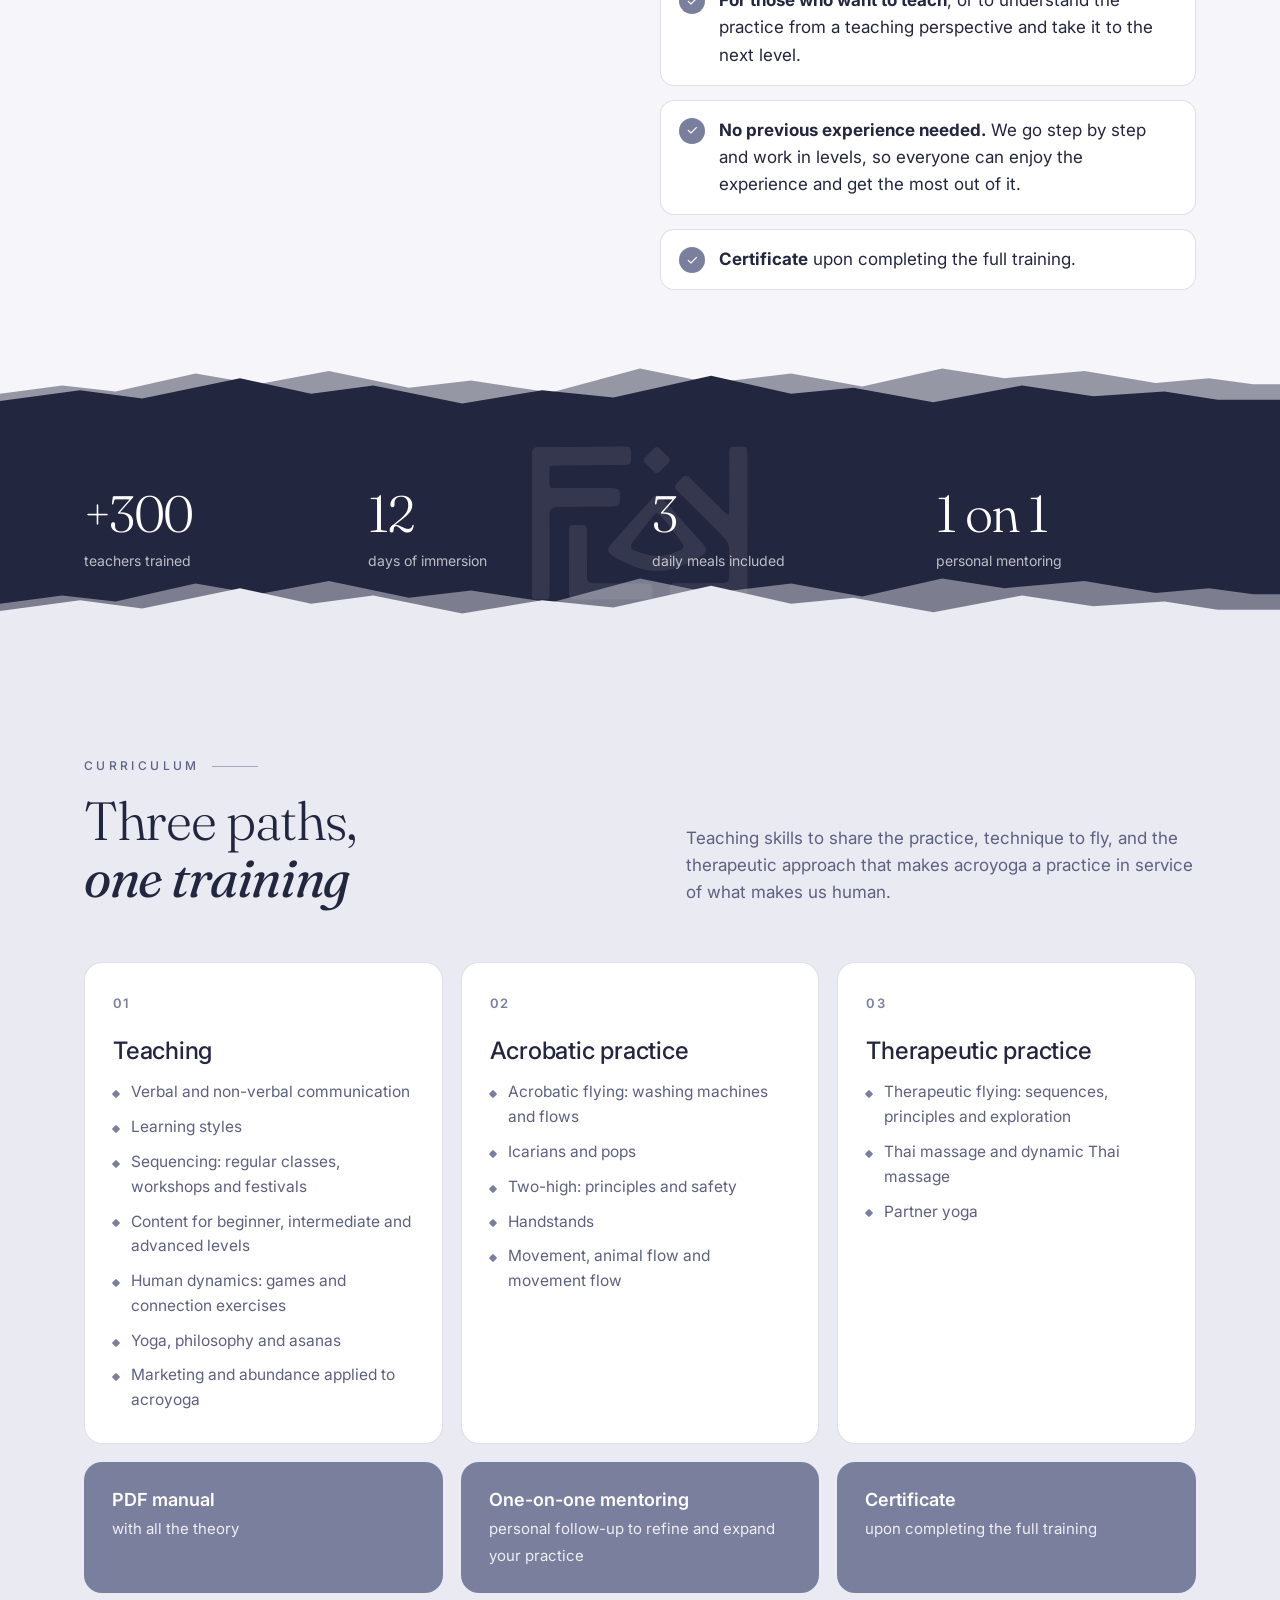
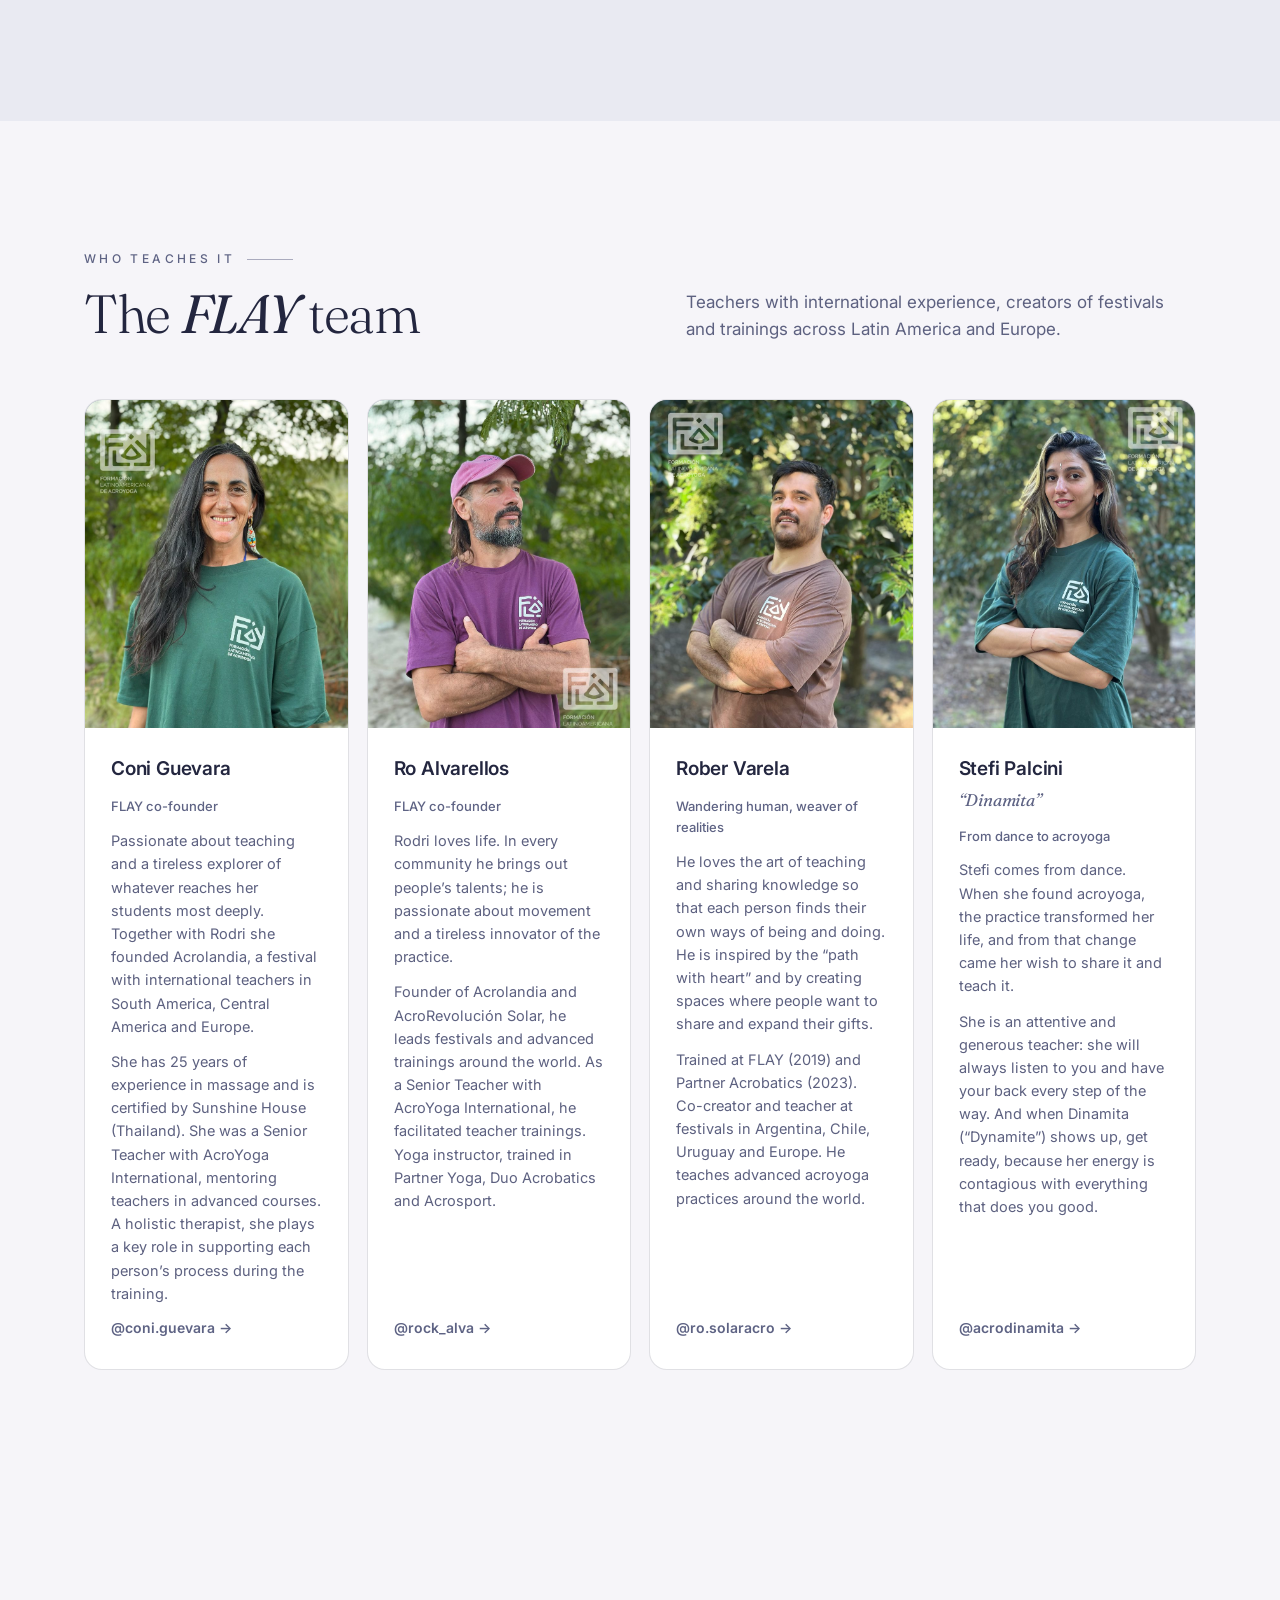
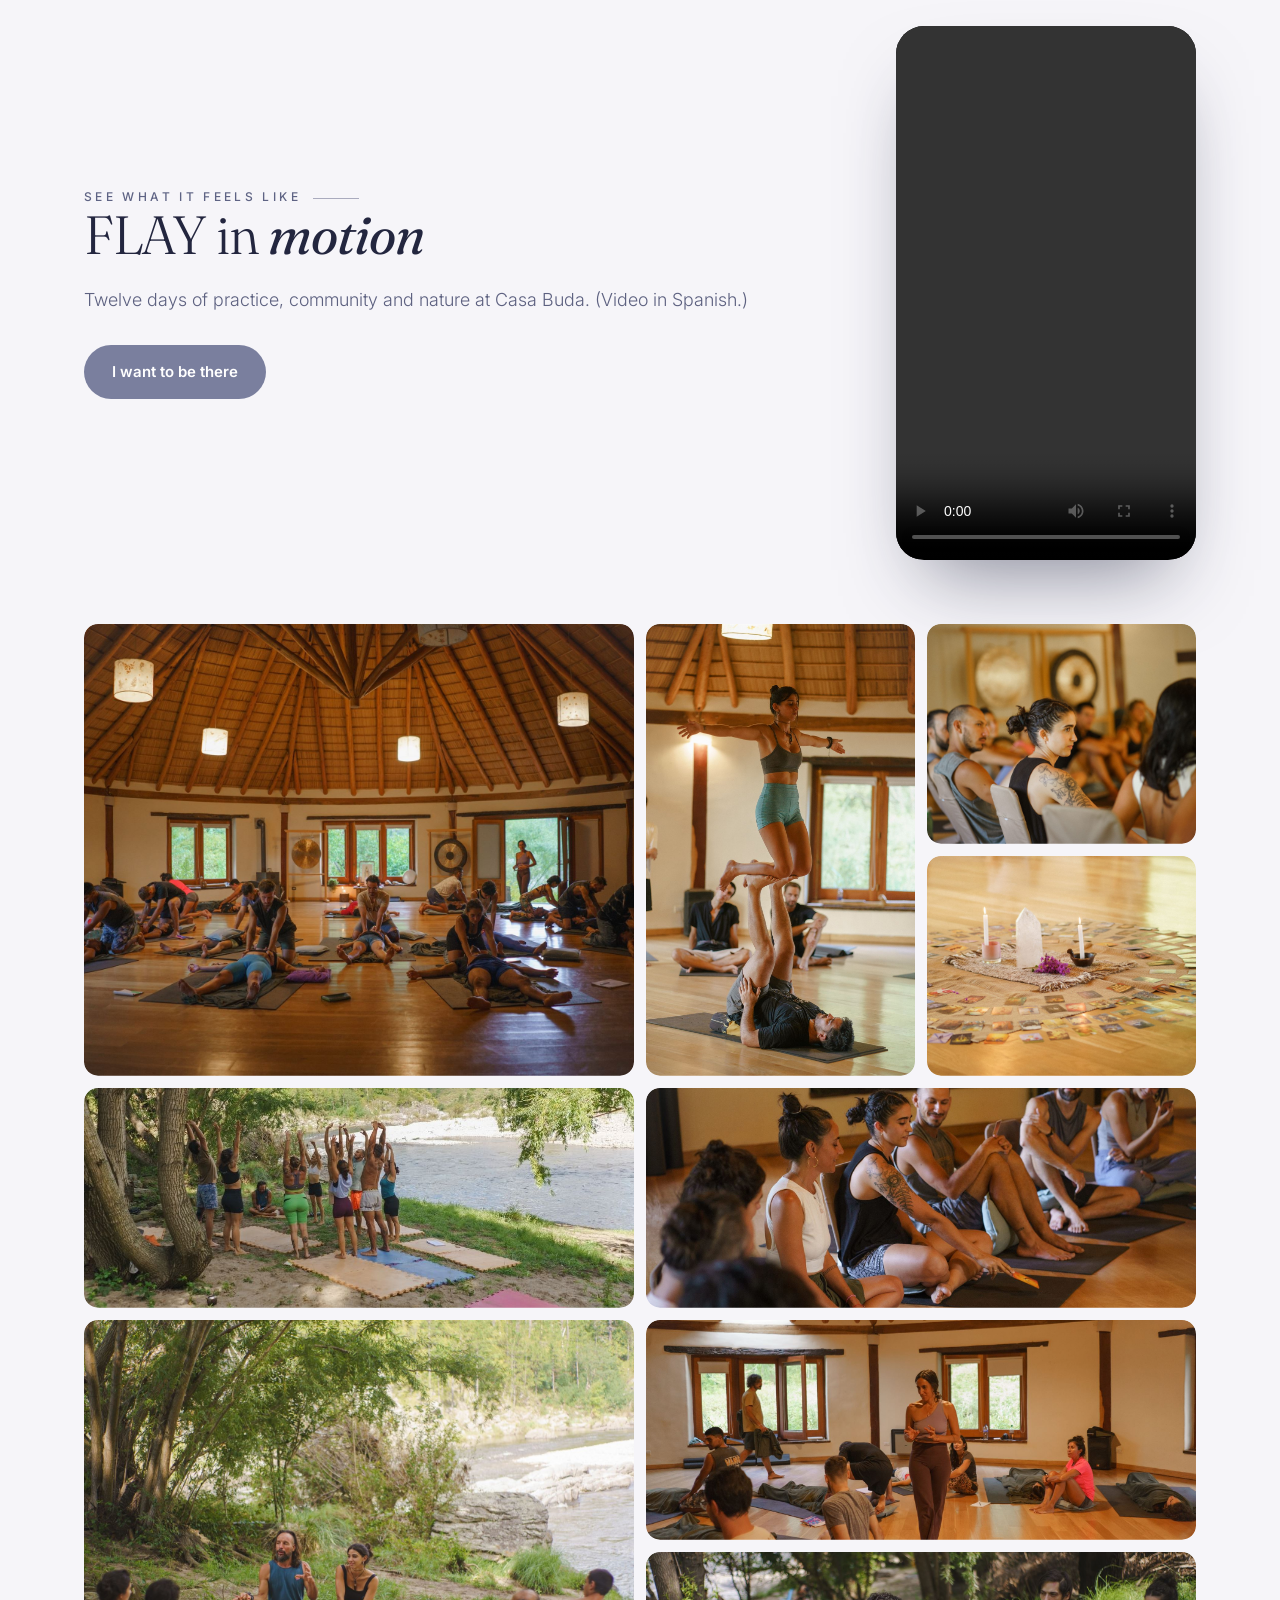
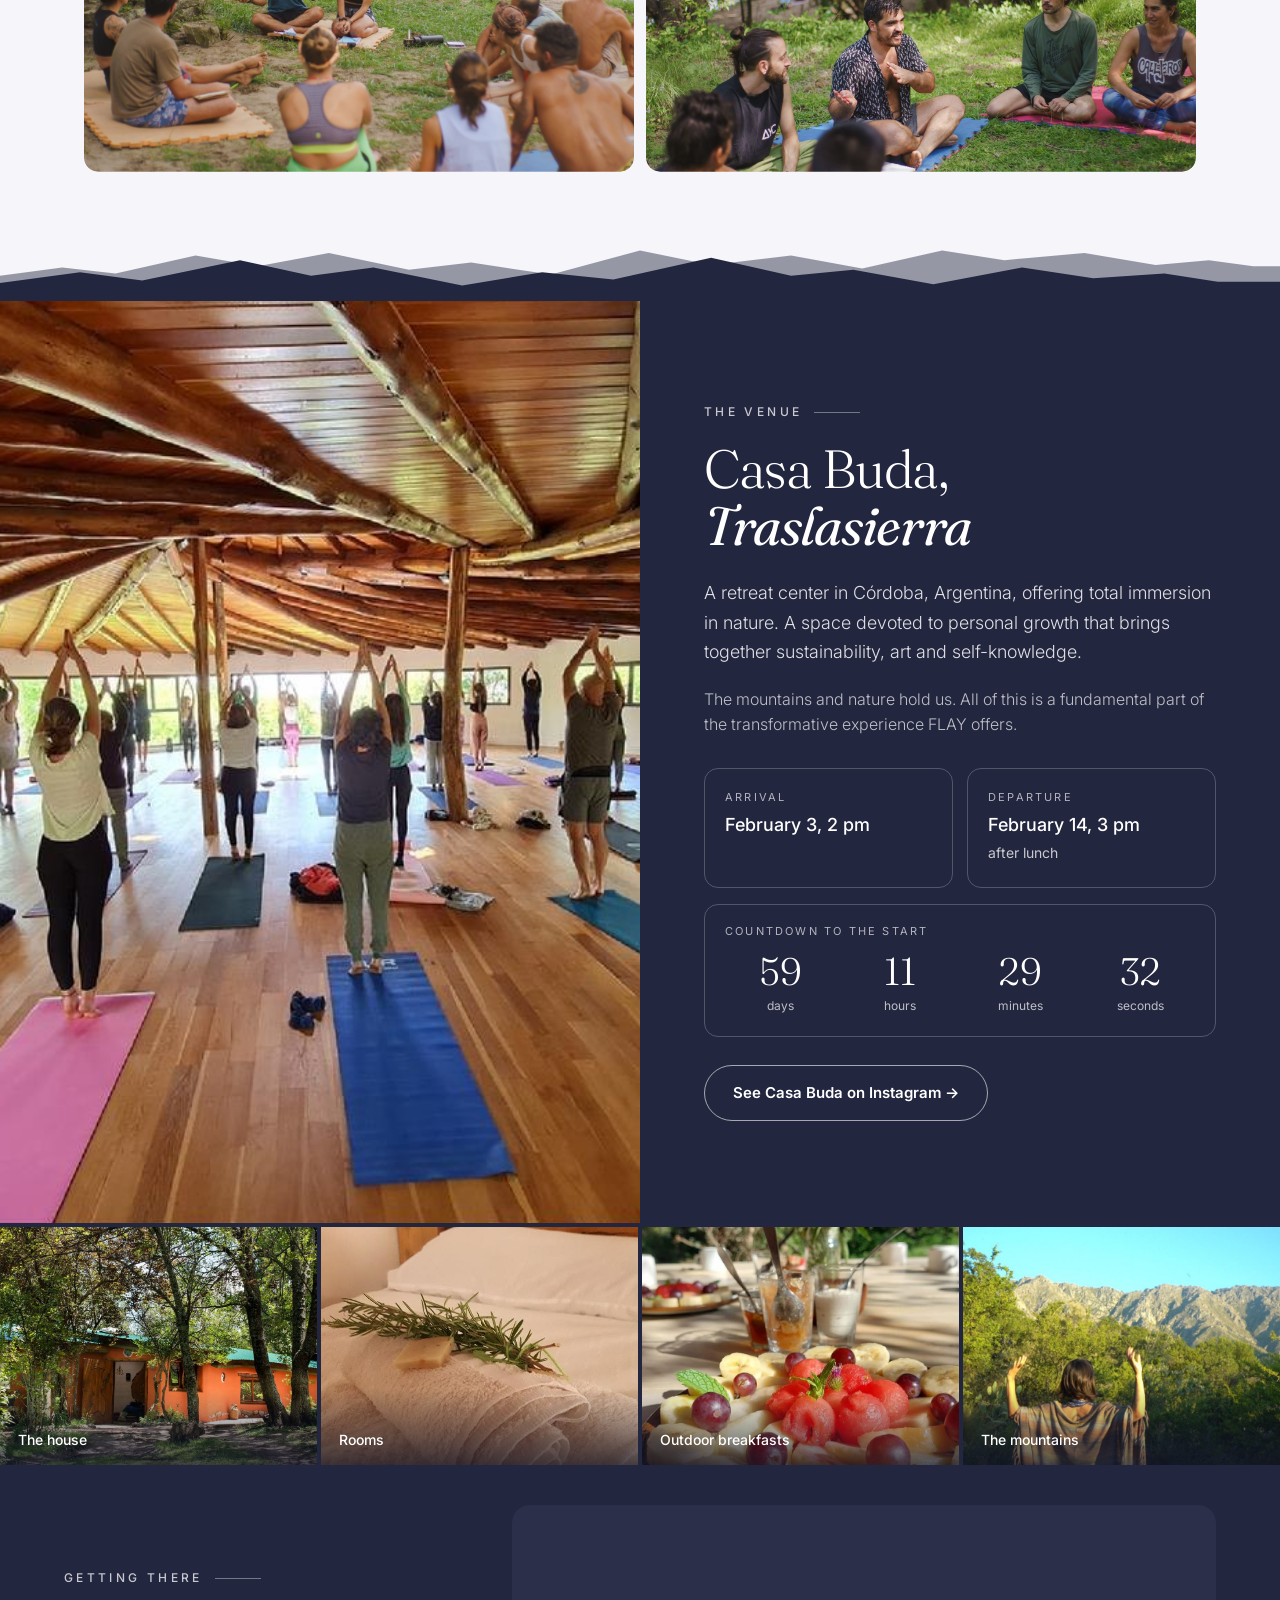
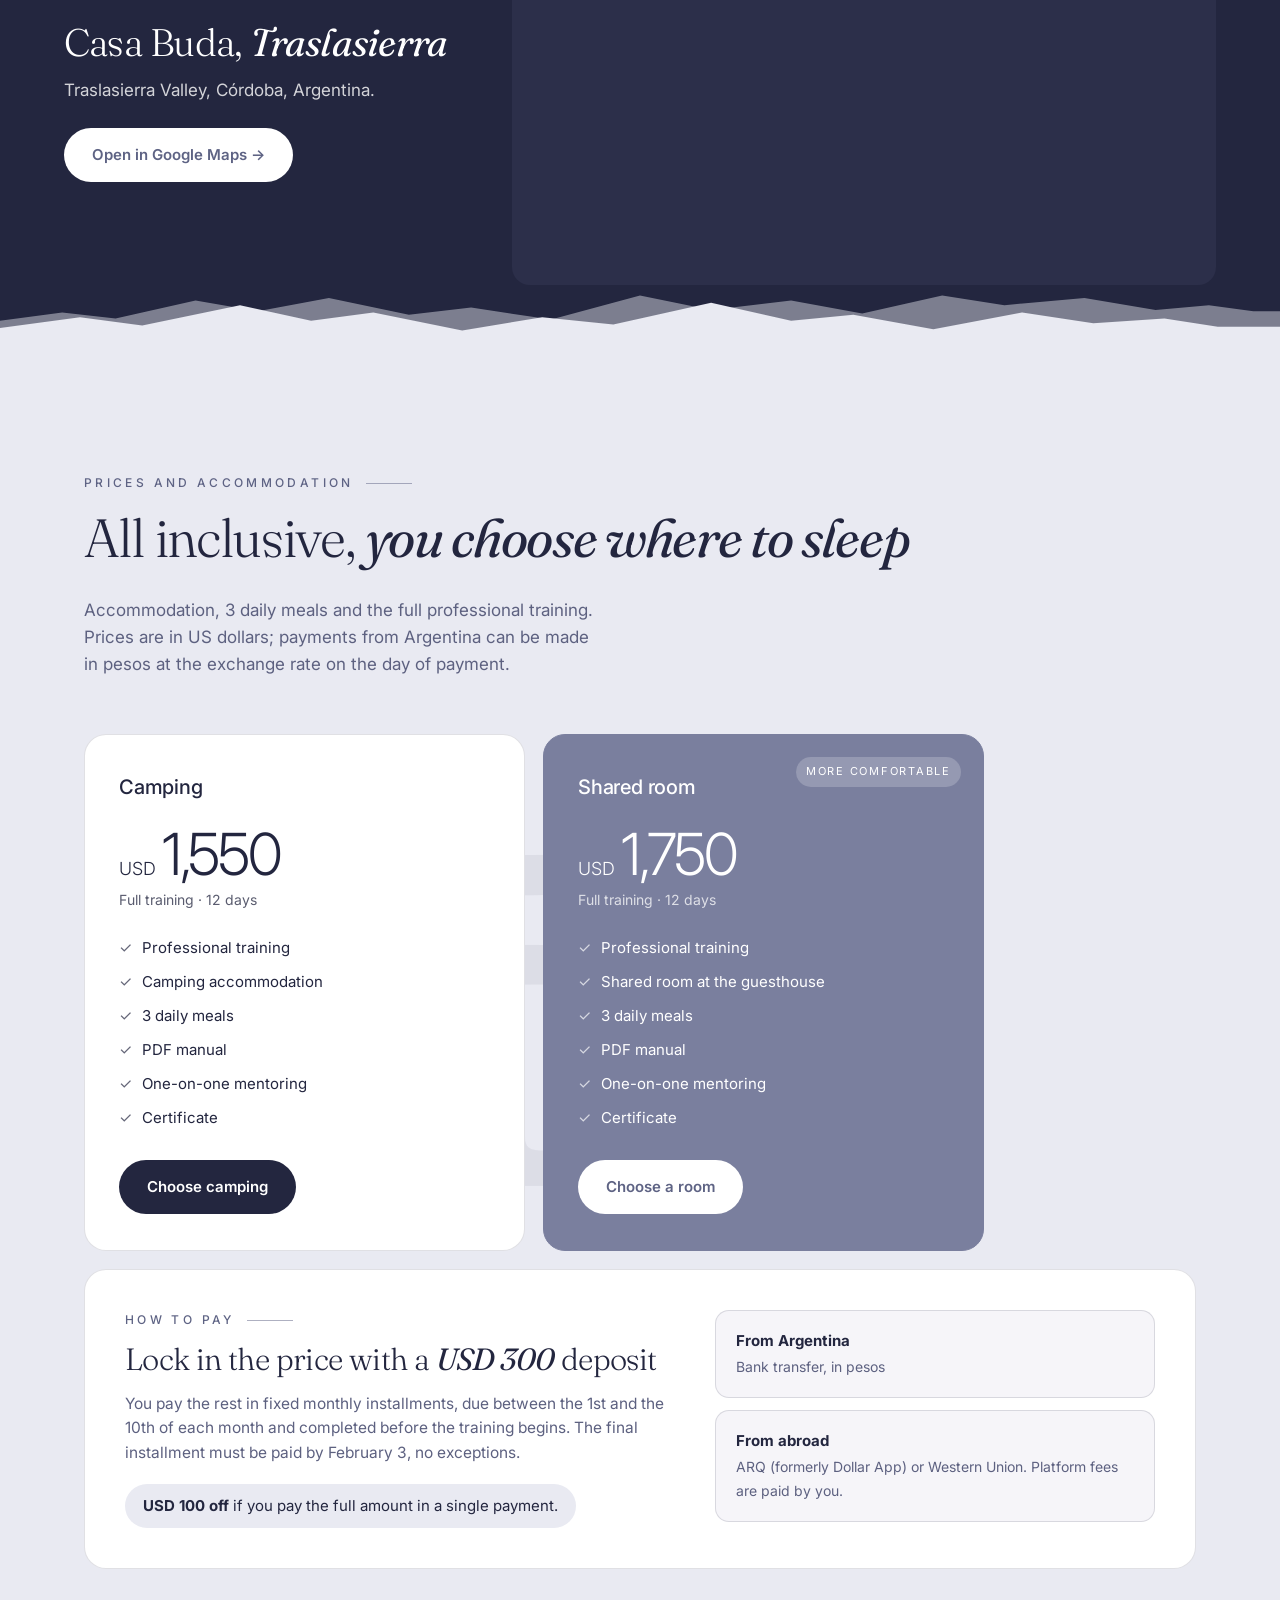
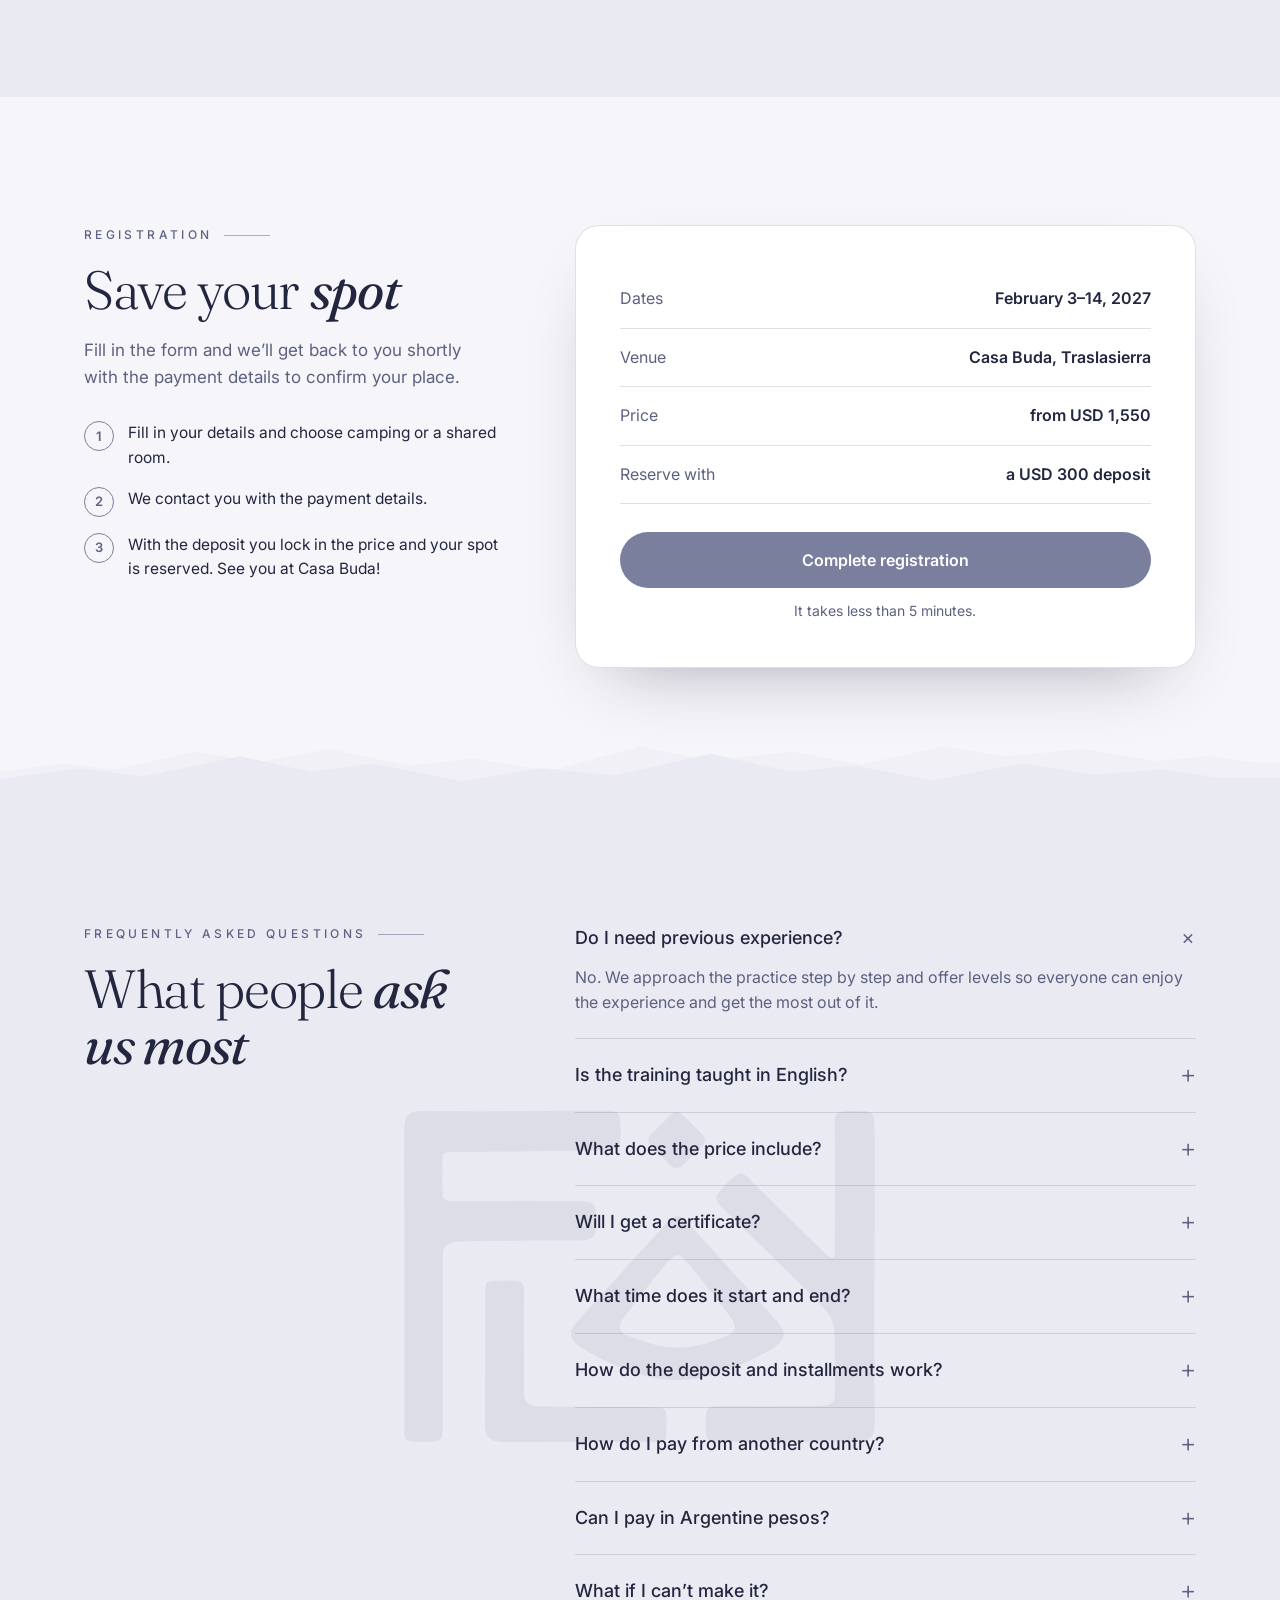
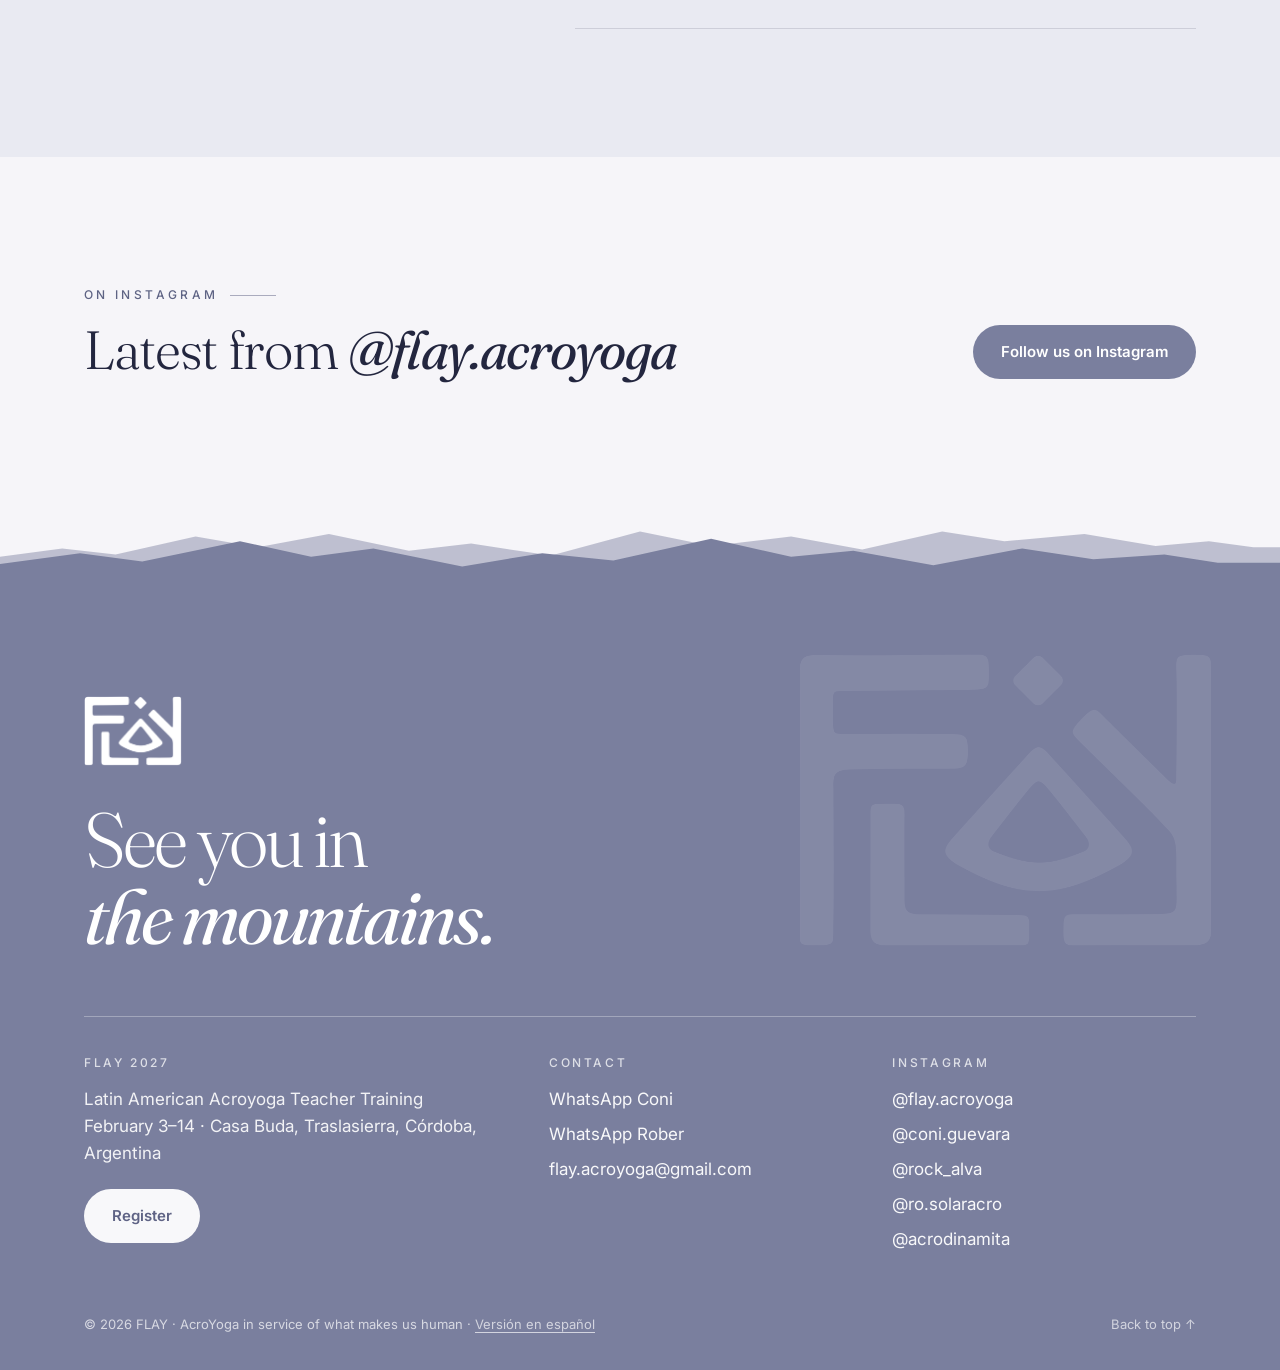
==== commit 4e787f35: "Formulario: campo opcional '¿Te invitó alguien?' (ES/EN) Co-Authored-By: Claude Opus 5.5 <noreply@an" ====
--- a/en/index.html
+++ b/en/index.html
@@ -22,7 +22,7 @@
 <link rel="preconnect" href="https://fonts.googleapis.com">
 <link rel="preconnect" href="https://fonts.gstatic.com" crossorigin>
 <link href="https://fonts.googleapis.com/css2?family=Fraunces:ital,opsz,wght@0,9..144,300;0,9..144,400;1,9..144,300;1,9..144,400&family=Inter:wght@200;300;400;500;600&display=swap" rel="stylesheet">
-<link rel="stylesheet" href="../styles.css?v=29">
+<link rel="stylesheet" href="../styles.css?v=30">
 </head>
 <body>
 
@@ -396,6 +396,7 @@
             <label class="opt"><input type="radio" name="enteraste" value="Un amigx/ on the recommendation of a friend"> Someone recommended it</label>
             <label class="opt"><input type="radio" name="enteraste" value="Otro/ other"> Other</label>
           </div>
+          <label class="fld" style="margin-top:18px"><span>Did someone invite you? Write their name</span><input type="text" name="invito" placeholder="Name of the person who invited you (optional)"></label>
         </fieldset>
 
         <fieldset>
@@ -521,6 +522,6 @@
   <svg viewBox="0 0 24 24"><path d="M17.5 14.4c-.3-.1-1.8-.9-2-1-.3-.1-.5-.1-.7.1-.2.3-.8 1-.9 1.2-.2.2-.3.2-.6.1-.3-.1-1.3-.5-2.4-1.5-.9-.8-1.5-1.8-1.7-2.1-.2-.3 0-.5.1-.6l.4-.5c.2-.2.2-.3.3-.5.1-.2 0-.4 0-.5l-.9-2.2c-.2-.6-.5-.5-.7-.5h-.6c-.2 0-.5.1-.8.4-.3.3-1 1-1 2.5s1.1 2.9 1.2 3.1c.1.2 2.1 3.2 5.1 4.5.7.3 1.3.5 1.7.6.7.2 1.4.2 1.900.1.6-.1 1.8-.7 2-1.4.2-.7.2-1.3.2-1.4-.1-.1-.3-.2-.6-.3M12 21.8c-1.8 0-3.5-.5-5-1.4l-.4-.2-3.7 1 1-3.6-.2-.4c-1-1.6-1.5-3.4-1.5-5.2 0-5.4 4.4-9.8 9.8-9.8 2.6 0 5.1 1 6.9 2.9 1.9 1.900 2.9 4.300 2.900 6.900 0 5.4-4.4 9.8-9.8 9.8m8.4-18.2C18.1 1.3 15.2.1 12 .1 5.5.1.1 5.4.1 12c0 2.1.5 4.1 1.6 5.9L0 24l6.3-1.6c1.7.9 3.7 1.4 5.700 1.400 6.600 0 11.900-5.300 11.900-11.900 0-3.200-1.200-6.200-3.500-8.300"/></svg>
 </a>
 
-<script src="../app.js?v=29"></script>
+<script src="../app.js?v=30"></script>
 </body>
 </html>
